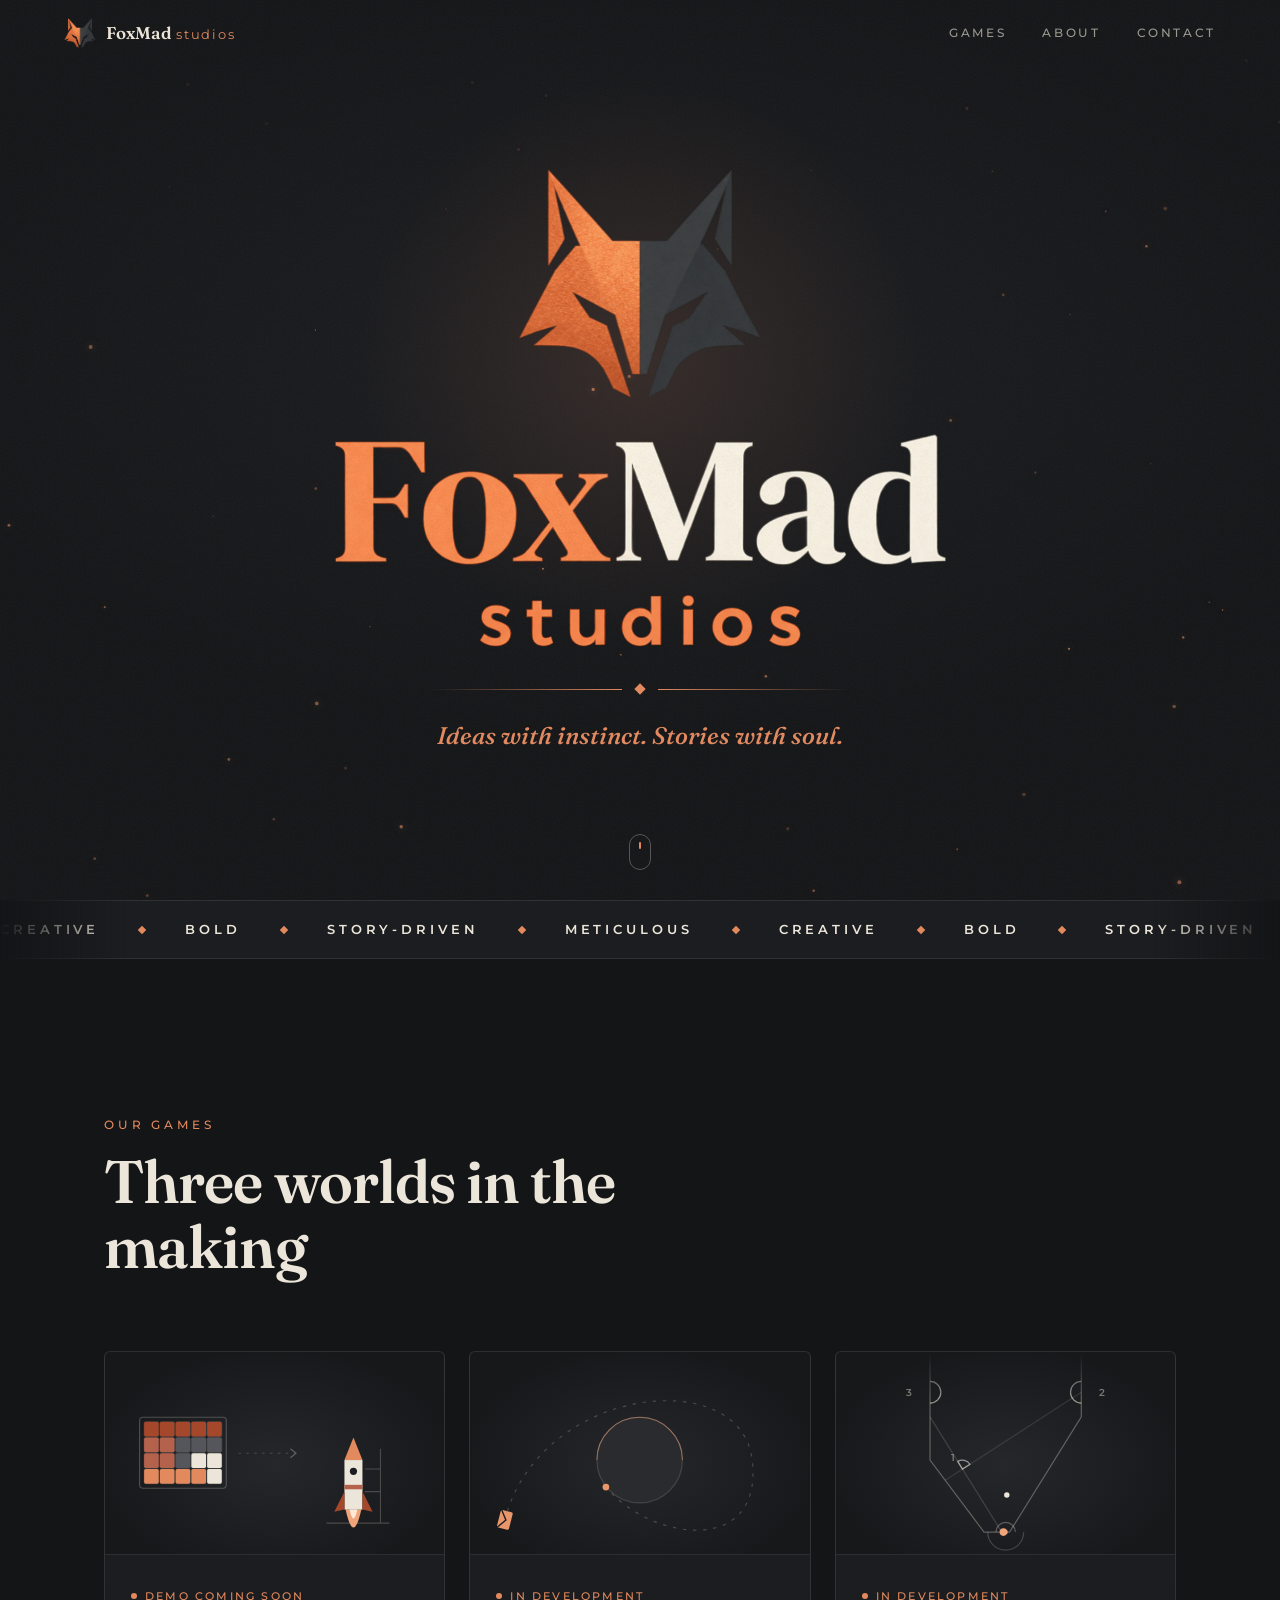
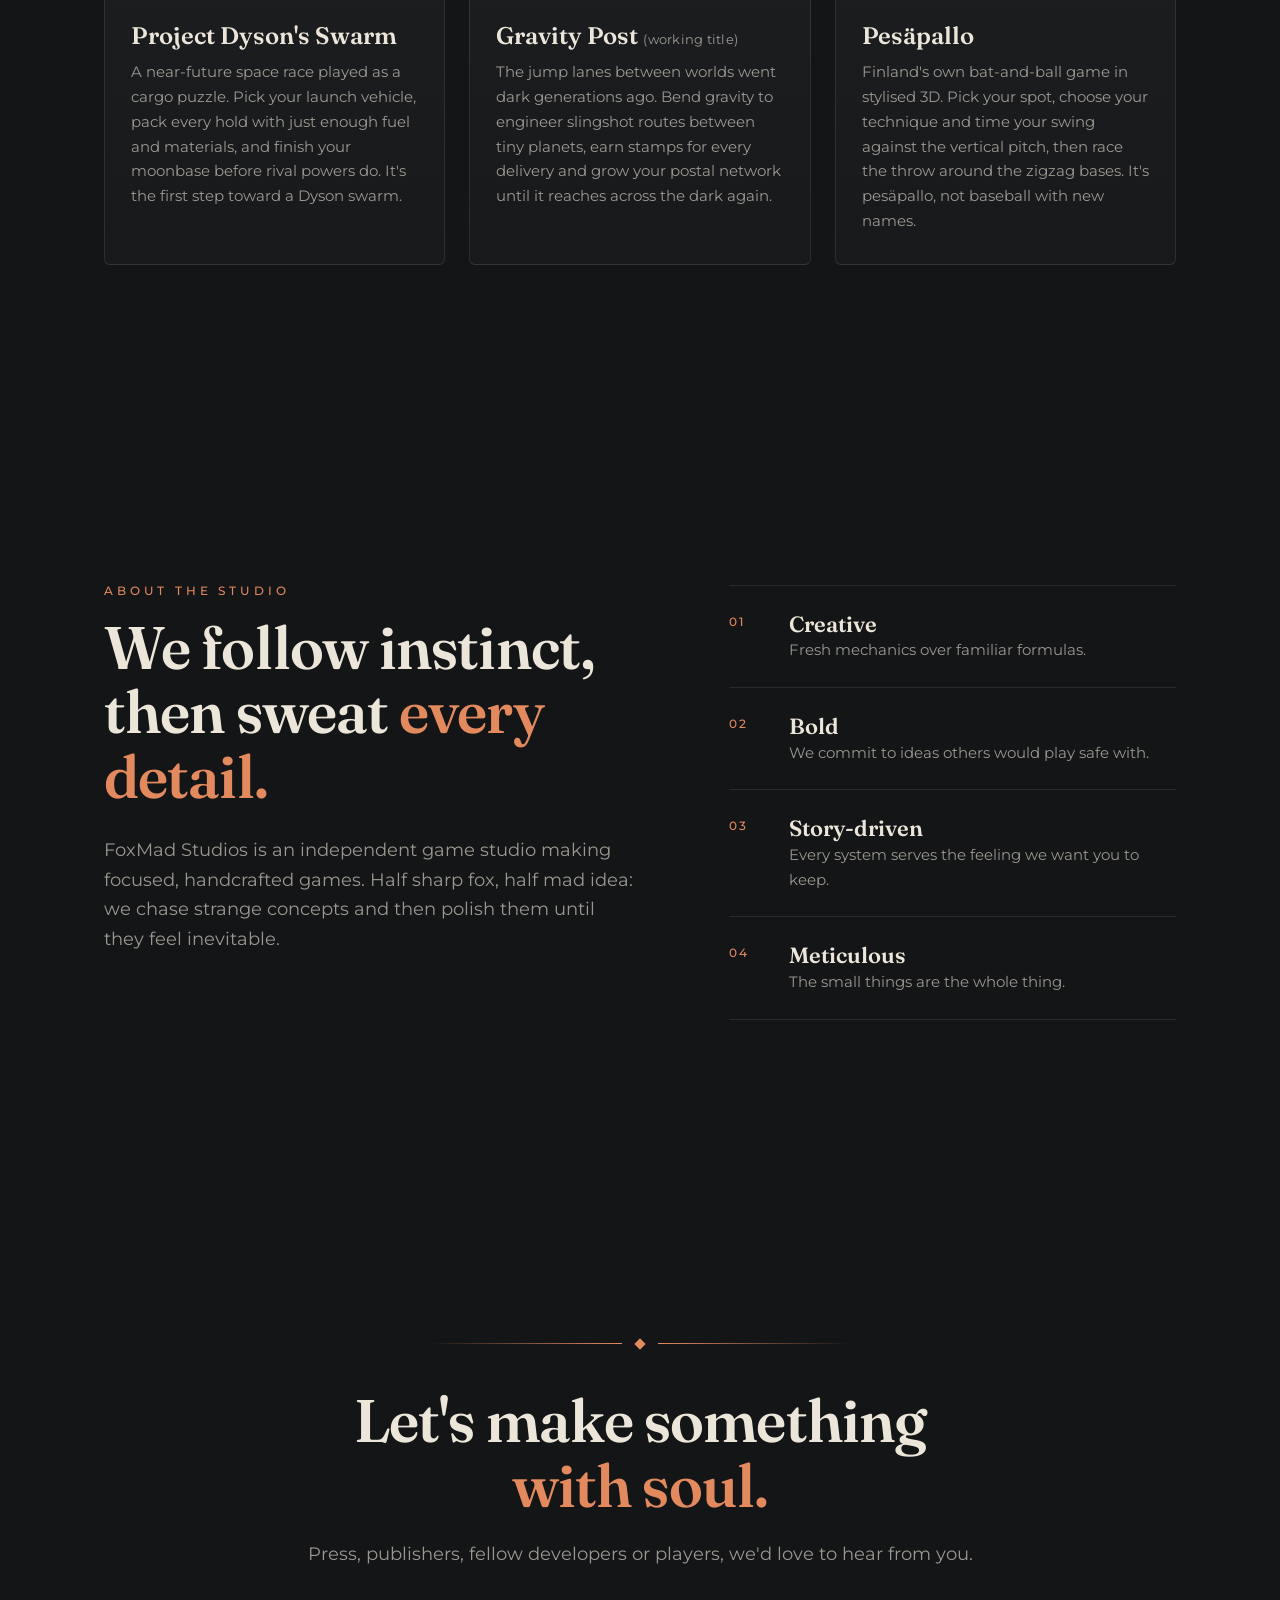
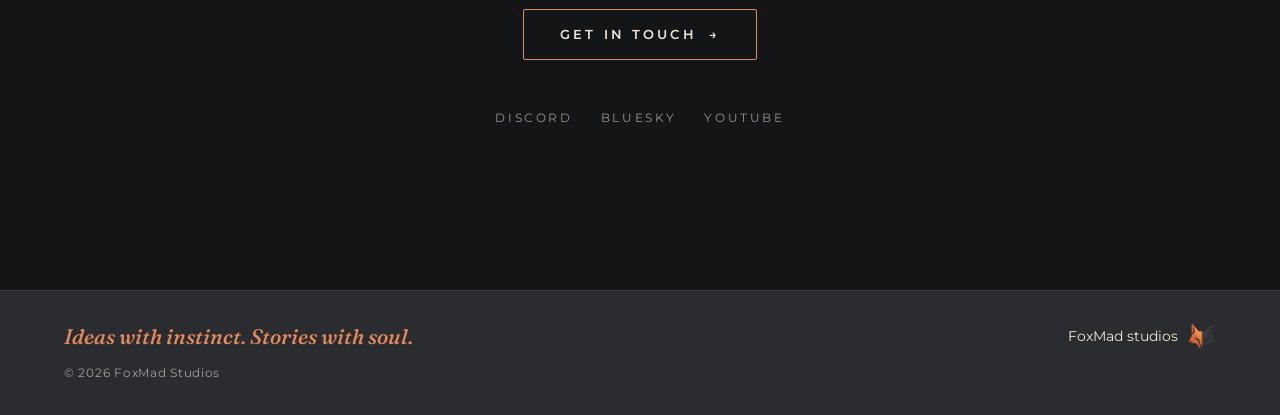
==== index.html @ 73fd8a55 "Add FoxMad Studios website Single-page studio site built from the FoxMad style sheet: animated logo " ====
<!doctype html>
<html lang="en">
<head>
  <meta charset="utf-8">
  <meta name="viewport" content="width=device-width, initial-scale=1">
  <title>FoxMad Studios</title>
  <meta name="description" content="FoxMad Studios — an independent game studio. Ideas with instinct. Stories with soul.">
  <meta property="og:title" content="FoxMad Studios">
  <meta property="og:description" content="Ideas with instinct. Stories with soul.">
  <meta name="theme-color" content="#141517">
  <link rel="icon" href="assets/icons/favicon-64.png" type="image/png">
  <link rel="apple-touch-icon" href="assets/icons/apple-touch-icon.png">
  <meta property="og:image" content="assets/icons/og-image.png">
  <link rel="preconnect" href="https://fonts.googleapis.com">
  <link rel="preconnect" href="https://fonts.gstatic.com" crossorigin>
  <link href="https://fonts.googleapis.com/css2?family=Fraunces:opsz,wght@9..144,500;9..144,600;9..144,700&family=Montserrat:wght@300;400;500;600&display=swap" rel="stylesheet">
  <link rel="preload" href="assets/foxmad-logo.webp" as="image" type="image/webp">
  <link rel="stylesheet" href="styles.css">
</head>
<body>
  <div class="progress" aria-hidden="true"></div>

  <header class="nav" id="nav">
    <a href="#top" class="nav__brand" aria-label="FoxMad Studios, back to top">
      <span class="logo logo--fox nav__fox" aria-hidden="true"></span>
      <span>FoxMad <em>studios</em></span>
    </a>
    <nav class="nav__links" aria-label="Main">
      <a href="#games">Games</a>
      <a href="#about">About</a>
      <a href="#contact">Contact</a>
    </nav>
  </header>

  <main id="top">
    <!-- HERO -->
    <section class="hero">
      <canvas class="hero__embers" aria-hidden="true"></canvas>
      <div class="hero__glow" aria-hidden="true"></div>
      <div class="hero__inner">
        <div class="hero__fox" aria-hidden="true">
          <span class="logo logo--fox fox-half fox-half--l"></span>
          <span class="logo logo--fox fox-half fox-half--r"></span>
        </div>
        <h1 class="wordmark">
          <span class="sr-only">FoxMad Studios</span>
          <span class="wordmark__main" aria-hidden="true">
            <span class="logo logo--word w-fox"></span>
            <span class="logo logo--word w-mad"></span>
          </span>
          <span class="logo logo--studios wordmark__sub" aria-hidden="true"></span>
        </h1>
        <div class="divider" aria-hidden="true"><span></span><i></i><span></span></div>
        <p class="hero__tagline">Ideas with instinct. Stories with soul.</p>
      </div>
      <a href="#games" class="hero__cue" aria-label="Scroll to games"><span></span></a>
    </section>

    <!-- VALUES MARQUEE -->
    <div class="marquee" aria-label="Our values: Creative, Bold, Story-driven, Meticulous">
      <div class="marquee__track" aria-hidden="true">
        <span>Creative</span><i></i><span>Bold</span><i></i><span>Story-driven</span><i></i><span>Meticulous</span><i></i>
        <span>Creative</span><i></i><span>Bold</span><i></i><span>Story-driven</span><i></i><span>Meticulous</span><i></i>
        <span>Creative</span><i></i><span>Bold</span><i></i><span>Story-driven</span><i></i><span>Meticulous</span><i></i>
        <span>Creative</span><i></i><span>Bold</span><i></i><span>Story-driven</span><i></i><span>Meticulous</span><i></i>
      </div>
    </div>

    <!-- GAMES -->
    <section class="section" id="games">
      <header class="section__head reveal">
        <p class="eyebrow">Our games</p>
        <h2>Three worlds in the making</h2>
      </header>

      <div class="games">
        <article class="card reveal" style="--d:0ms">
          <div class="card__visual">
            <svg viewBox="0 0 300 180" class="viz viz--cargo" aria-hidden="true">
              <!-- cargo grid -->
              <g fill="none" stroke="#ECE6DA" stroke-opacity=".12">
                <rect x="34" y="62" width="13" height="13" rx="1.5"/><rect x="48" y="62" width="13" height="13" rx="1.5"/><rect x="62" y="62" width="13" height="13" rx="1.5"/><rect x="76" y="62" width="13" height="13" rx="1.5"/><rect x="90" y="62" width="13" height="13" rx="1.5"/>
                <rect x="34" y="76" width="13" height="13" rx="1.5"/><rect x="48" y="76" width="13" height="13" rx="1.5"/><rect x="62" y="76" width="13" height="13" rx="1.5"/><rect x="76" y="76" width="13" height="13" rx="1.5"/><rect x="90" y="76" width="13" height="13" rx="1.5"/>
                <rect x="34" y="90" width="13" height="13" rx="1.5"/><rect x="48" y="90" width="13" height="13" rx="1.5"/><rect x="62" y="90" width="13" height="13" rx="1.5"/><rect x="76" y="90" width="13" height="13" rx="1.5"/><rect x="90" y="90" width="13" height="13" rx="1.5"/>
                <rect x="34" y="104" width="13" height="13" rx="1.5"/><rect x="48" y="104" width="13" height="13" rx="1.5"/><rect x="62" y="104" width="13" height="13" rx="1.5"/><rect x="76" y="104" width="13" height="13" rx="1.5"/><rect x="90" y="104" width="13" height="13" rx="1.5"/>
              </g>
              <rect class="cg-frame" x="30" y="58" width="77" height="63" rx="3" fill="none" stroke="#ECE6DA" stroke-opacity=".25"/>
              <g class="cb cb1" fill="#E3895E"><rect x="34" y="104" width="13" height="13" rx="1.5"/><rect x="48" y="104" width="13" height="13" rx="1.5"/><rect x="62" y="104" width="13" height="13" rx="1.5"/><rect x="76" y="104" width="13" height="13" rx="1.5"/></g>
              <g class="cb cb2" fill="#ECE6DA"><rect x="90" y="104" width="13" height="13" rx="1.5"/><rect x="90" y="90" width="13" height="13" rx="1.5"/><rect x="76" y="90" width="13" height="13" rx="1.5"/></g>
              <g class="cb cb3" fill="#B5624C"><rect x="34" y="76" width="13" height="13" rx="1.5"/><rect x="48" y="76" width="13" height="13" rx="1.5"/><rect x="34" y="90" width="13" height="13" rx="1.5"/><rect x="48" y="90" width="13" height="13" rx="1.5"/></g>
              <g class="cb cb4" fill="#55565C"><rect x="62" y="90" width="13" height="13" rx="1.5"/><rect x="62" y="76" width="13" height="13" rx="1.5"/><rect x="76" y="76" width="13" height="13" rx="1.5"/><rect x="90" y="76" width="13" height="13" rx="1.5"/></g>
              <g class="cb cb5" fill="#A4472A"><rect x="34" y="62" width="13" height="13" rx="1.5"/><rect x="48" y="62" width="13" height="13" rx="1.5"/><rect x="62" y="62" width="13" height="13" rx="1.5"/><rect x="76" y="62" width="13" height="13" rx="1.5"/><rect x="90" y="62" width="13" height="13" rx="1.5"/></g>
              <path d="M118 90 H168" stroke="#ECE6DA" stroke-opacity=".2" stroke-dasharray="2 5"/>
              <path d="M164 86 L169 90 L164 94" fill="none" stroke="#ECE6DA" stroke-opacity=".3"/>
              <!-- launch pad -->
              <path d="M196 152 H252 M244 152 V86 M244 104 H230 M244 124 H230" stroke="#ECE6DA" stroke-opacity=".22" fill="none"/>
              <g class="smoke" fill="#ECE6DA">
                <circle cx="210" cy="150" r="7"/><circle cx="232" cy="150" r="8"/><circle cx="220" cy="153" r="9"/>
              </g>
              <!-- rocket -->
              <g class="rk">
                <g class="fl"><path class="fl-in" d="M213 140 Q220 172 227 140 Z" fill="#F0A47A"/><path d="M216.5 140 Q220 156 223.5 140 Z" fill="#FFE9D6"/></g>
                <path d="M212 96 L220 76 L228 96 Z" fill="#E3895E"/>
                <rect x="212" y="96" width="16" height="44" fill="#ECE6DA"/>
                <rect x="212" y="118" width="16" height="4" fill="#B5624C"/>
                <circle cx="220" cy="106" r="3.2" fill="#1C1D20"/>
                <path d="M212 124 L203 142 L212 140 Z M228 124 L237 142 L228 140 Z" fill="#A4472A"/>
              </g>
            </svg>
          </div>
          <div class="card__body">
            <span class="tag tag--soon">Demo coming soon</span>
            <h3>Project Dyson's Swarm</h3>
            <p>A near-future space race played as a cargo puzzle. Pick your launch vehicle, pack every hold with just enough fuel and materials, and finish your moonbase before rival powers do. It's the first step toward a Dyson swarm.</p>
          </div>
        </article>

        <article class="card reveal" style="--d:120ms">
          <div class="card__visual">
            <svg viewBox="0 0 300 180" class="viz" aria-hidden="true">
              <circle cx="150" cy="96" r="38" fill="#2A2B2F"/>
              <path d="M112 96 A38 38 0 0 1 188 96" fill="none" stroke="#E9966A" stroke-opacity=".5"/>
              <circle cx="150" cy="96" r="38" fill="none" stroke="#ECE6DA" stroke-opacity=".16"/>
              <path id="gp-route" d="M30 150 C 60 30, 240 10, 250 96 S 160 168, 120 120" fill="none" stroke="#ECE6DA" stroke-opacity=".22" stroke-dasharray="3 6"/>
              <circle cx="30" cy="150" r="3" fill="#ECE6DA" opacity=".6"/>
              <circle cx="120" cy="120" r="3" fill="#E9966A"/>
              <g>
                <rect x="-8" y="-5.5" width="16" height="11" rx="1.5" fill="#E9966A"/>
                <path d="M-8 -5 L0 1 L8 -5" fill="none" stroke="#1C1D20" stroke-width="1.2"/>
                <animateMotion dur="5s" repeatCount="indefinite" rotate="auto" keyPoints="0;1" keyTimes="0;1" calcMode="spline" keySplines=".5 0 .5 1">
                  <mpath href="#gp-route"/>
                </animateMotion>
              </g>
            </svg>
          </div>
          <div class="card__body">
            <span class="tag">In development</span>
            <h3>Gravity Post <small>(working title)</small></h3>
            <p>The jump lanes between worlds went dark generations ago. Bend gravity to engineer slingshot routes between tiny planets, earn stamps for every delivery and grow your postal network until it reaches across the dark again.</p>
          </div>
        </article>

        <article class="card reveal" style="--d:240ms">
          <div class="card__visual">
            <svg viewBox="0 0 300 180" class="viz viz--pesis" aria-hidden="true">
              <defs>
                <linearGradient id="pp-fade" x1="0" y1="0" x2="0" y2="1">
                  <stop offset="0" stop-color="#fff" stop-opacity="0"/><stop offset=".22" stop-color="#fff"/>
                </linearGradient>
                <mask id="pp-mask"><rect width="300" height="180" fill="url(#pp-fade)"/></mask>
              </defs>
              <g mask="url(#pp-mask)" fill="none" stroke="#ECE6DA" stroke-width="1.1">
                <!-- playing area: short home line, diagonals widening to the 42 m sidelines -->
                <path d="M82.8 -10 V96 L130.8 160 H153.5 L217.2 57.6 V-10" stroke-opacity=".32"/>
                <path d="M82.8 57.6 L146.5 160" stroke-opacity=".16"/>
                <path d="M217.2 35.8 L96.3 113.9" stroke-opacity=".12"/>
                <!-- bases: first = quarter circle, second and third = semicircles on the sidelines -->
                <path d="M111.6 104 L107.4 97.2 A8 8 0 0 1 118.3 99.7 Z" stroke-opacity=".6"/>
                <path d="M217.2 26.2 A9.6 9.6 0 0 0 217.2 45.4" stroke-opacity=".6"/>
                <path d="M82.8 26.2 A9.6 9.6 0 0 1 82.8 45.4" stroke-opacity=".6"/>
                <!-- home: plate, front arc, home area -->
                <path d="M141.4 160 A8.6 8.6 0 0 1 158.6 160" stroke-opacity=".3"/>
                <path d="M134 160 A16 16 0 0 0 166 160" stroke-opacity=".2"/>
              </g>
              <circle cx="150" cy="160" r="2" fill="#ECE6DA" opacity=".55"/>
              <g font-family="Montserrat, sans-serif" font-size="9" font-weight="600" fill="#ECE6DA" fill-opacity=".45" text-anchor="middle">
                <text x="103" y="97">1</text><text x="236" y="39">2</text><text x="64" y="39">3</text>
              </g>
              <!-- running route: home → 1 (left) → 2 (right) → 3 (left) → outside the line, round the corner, home -->
              <path d="M148 160 L113.8 100.8 L217.2 35.8 L82.8 35.8 L79.6 39 L79.6 96 L82 100 L130 164 L137 165" fill="none" stroke="#E3895E" stroke-width="1.6" stroke-linejoin="round" stroke-linecap="round" pathLength="1" stroke-dasharray="1 1" stroke-dashoffset="1">
                <animate attributeName="stroke-dashoffset" dur="9s" repeatCount="indefinite" keyTimes="0;.14;.26;.32;.46;.52;.66;.72;.9;1" values="1;1;.857;.857;.602;.602;.32;.32;0;0"/>
                <animate attributeName="opacity" dur="9s" repeatCount="indefinite" keyTimes="0;.92;.98;1" values="1;1;0;0"/>
              </path>
              <circle r="3.4" fill="#F0A47A">
                <animateMotion dur="9s" repeatCount="indefinite" path="M148 160 L113.8 100.8 L217.2 35.8 L82.8 35.8 L79.6 39 L79.6 96 L82 100 L130 164 L137 165" keyPoints="0;0;.143;.143;.398;.398;.68;.68;1;1" keyTimes="0;.14;.26;.32;.46;.52;.66;.72;.9;1" calcMode="linear"/>
                <animate attributeName="opacity" dur="9s" repeatCount="indefinite" keyTimes="0;.92;.98;1" values="1;1;0;1"/>
              </circle>
              <!-- vertical pitch, then the hit -->
              <circle cx="151" cy="157" r="2.4" fill="#ECE6DA">
                <animateTransform attributeName="transform" type="translate" dur="9s" repeatCount="indefinite"
                  keyTimes="0;.055;.11;.2;.21;1" values="0 0;0 -40;0 0;30 -150;0 0;0 0"
                  calcMode="spline" keySplines=".2 .6 .4 1;.6 0 .8 .4;.2 .7 .4 1;0 0 1 1;0 0 1 1"/>
                <animate attributeName="opacity" dur="9s" repeatCount="indefinite" keyTimes="0;.16;.2;.94;.98;1" values="1;1;0;0;1;1"/>
              </circle>
            </svg>
          </div>
          <div class="card__body">
            <span class="tag">In development</span>
            <h3>Pesäpallo</h3>
            <p>Finland's own bat-and-ball game in stylised 3D. Pick your spot, choose your technique and time your swing against the vertical pitch, then race the throw around the zigzag bases. It's pesäpallo, not baseball with new names.</p>
          </div>
        </article>
      </div>
    </section>

    <!-- ABOUT -->
    <section class="section about" id="about">
      <div class="about__statement reveal">
        <p class="eyebrow">About the studio</p>
        <h2>We follow instinct, then sweat <span class="copper">every detail.</span></h2>
        <p class="lead">FoxMad Studios is an independent game studio making focused, handcrafted games. Half sharp fox, half mad idea: we chase strange concepts and then polish them until they feel inevitable.</p>
      </div>
      <ul class="values">
        <li class="reveal" style="--d:0ms"><span class="values__n">01</span><h3>Creative</h3><p>Fresh mechanics over familiar formulas.</p></li>
        <li class="reveal" style="--d:100ms"><span class="values__n">02</span><h3>Bold</h3><p>We commit to ideas others would play safe with.</p></li>
        <li class="reveal" style="--d:200ms"><span class="values__n">03</span><h3>Story-driven</h3><p>Every system serves the feeling we want you to keep.</p></li>
        <li class="reveal" style="--d:300ms"><span class="values__n">04</span><h3>Meticulous</h3><p>The small things are the whole thing.</p></li>
      </ul>
    </section>

    <!-- CONTACT -->
    <section class="section contact" id="contact">
      <div class="contact__inner reveal">
        <div class="divider divider--static" aria-hidden="true"><span></span><i></i><span></span></div>
        <h2>Let's make something <span class="copper">with soul.</span></h2>
        <p class="lead">Press, publishers, fellow developers or players, we'd love to hear from you.</p>
        <!-- TODO: replace with the real studio email -->
        <a class="btn" href="mailto:hello@example.com">Get in touch</a>
        <ul class="socials">
          <!-- TODO: add real links (Discord, Bluesky/X, YouTube, Steam, itch.io) -->
          <li><a href="#" aria-disabled="true">Discord</a></li>
          <li><a href="#" aria-disabled="true">Bluesky</a></li>
          <li><a href="#" aria-disabled="true">YouTube</a></li>
        </ul>
      </div>
    </section>
  </main>

  <footer class="footer">
    <p class="footer__tag">Ideas with instinct. Stories with soul.</p>
    <p class="footer__brand">
      <span>FoxMad studios</span>
      <span class="logo logo--fox" aria-hidden="true"></span>
    </p>
    <p class="footer__copy">© <span id="year">2026</span> FoxMad Studios</p>
  </footer>

  <script src="main.js"></script>
</body>
</html>
---- styles.css ----
/* ===== Design tokens (from the FoxMad style sheet) ===== */
:root {
  --rust: #A4472A;
  --terracotta: #B5624C;
  --copper: #E3895E;
  --copper-hi: #F0A47A;
  --charcoal: #1C1D20;
  --ink: #141517;
  --slate: #2A2B2F;
  --line: rgba(236, 230, 218, .10);
  --cream: #ECE6DA;
  --muted: rgba(236, 230, 218, .62);

  --f-display: "Fraunces", Georgia, serif;
  --f-sans: "Montserrat", system-ui, sans-serif;

  --ease-out: cubic-bezier(.16, 1, .3, 1);
  --gutter: clamp(16px, 5vw, 64px);
  --max: 1200px;
}

*, *::before, *::after { box-sizing: border-box; }
html { scroll-behavior: smooth; -webkit-text-size-adjust: 100%; }
body {
  margin: 0;
  background: var(--ink);
  color: var(--cream);
  font: 400 16px/1.65 var(--f-sans);
  -webkit-font-smoothing: antialiased;
  overflow-x: hidden;
}
/* Fine film grain across the whole page */
body::after {
  content: ""; position: fixed; inset: 0; pointer-events: none; z-index: 100; opacity: .05;
  background-image: url("data:image/svg+xml;utf8,<svg xmlns='http://www.w3.org/2000/svg' width='160' height='160'><filter id='n'><feTurbulence type='fractalNoise' baseFrequency='.9' numOctaves='2' stitchTiles='stitch'/></filter><rect width='100%' height='100%' filter='url(%23n)'/></svg>");
}
a { color: inherit; text-decoration: none; }
h1, h2, h3 { margin: 0; font-weight: 600; }
p { margin: 0; }
::selection { background: var(--rust); color: var(--cream); }
:focus-visible { outline: 2px solid var(--copper); outline-offset: 4px; border-radius: 2px; }

.copper { color: var(--copper); }
.sr-only { position: absolute; width: 1px; height: 1px; overflow: hidden; clip: rect(0 0 0 0); white-space: nowrap; }

/* ===== Logo crops (one transparent image, 1238×1271, shown in parts) ===== */
.logo { display: block; background: url("assets/foxmad-logo.webp") no-repeat; }
.logo--fox     { aspect-ratio: 620 / 577;  background-size: 199.677% auto; background-position: 50% 23.775%; }
.logo--word    { aspect-ratio: 1020 / 230; background-size: 121.373% auto; background-position: 49.541% 76.849%; }
.logo--studios { aspect-ratio: 561 / 102;  background-size: 220.677% auto; background-position: 49.926% 90.163%; }
.eyebrow {
  font: 500 12px/1 var(--f-sans); letter-spacing: .32em; text-transform: uppercase;
  color: var(--copper); margin-bottom: 18px;
}
.lead { color: var(--muted); font-size: clamp(16px, 1.4vw, 18px); max-width: 56ch; }

/* ===== Scroll progress ===== */
.progress {
  position: fixed; top: 0; left: 0; height: 2px; width: 100%; z-index: 60;
  background: linear-gradient(90deg, var(--rust), var(--copper-hi));
  transform-origin: 0 50%; transform: scaleX(0);
}

/* ===== Nav ===== */
.nav {
  position: fixed; inset: 0 0 auto 0; z-index: 50;
  display: flex; align-items: center; justify-content: space-between;
  padding: 18px var(--gutter);
  transition: transform .5s var(--ease-out), background .4s, padding .4s;
}
.nav.is-scrolled {
  background: rgba(20, 21, 23, .78);
  backdrop-filter: blur(14px); -webkit-backdrop-filter: blur(14px);
  border-bottom: 1px solid var(--line);
  padding-block: 12px;
}
.nav.is-hidden { transform: translateY(-100%); }
.nav__brand { display: flex; align-items: center; gap: 10px; font: 600 17px/1 var(--f-display); }
.nav__brand em { font: 400 13px/1 var(--f-sans); font-style: normal; letter-spacing: .14em; color: var(--copper); }
.nav__fox { width: 32px; }
.nav__links { display: flex; gap: clamp(16px, 3vw, 36px); }
.nav__links a {
  position: relative; font-size: 12px; font-weight: 500; letter-spacing: .22em; text-transform: uppercase; color: var(--muted);
  transition: color .3s;
}
.nav__links a::after {
  content: ""; position: absolute; left: 0; right: 0; bottom: -6px; height: 1px; background: var(--copper);
  transform: scaleX(0); transform-origin: right; transition: transform .4s var(--ease-out);
}
.nav__links a:hover { color: var(--cream); }
.nav__links a:hover::after { transform: scaleX(1); transform-origin: left; }

/* ===== Hero ===== */
.hero {
  position: relative; min-height: 100svh; display: grid; place-items: center;
  padding: 110px var(--gutter) 90px; overflow: hidden; isolation: isolate;
  background: radial-gradient(ellipse 80% 60% at 50% 40%, #22232700 0%, var(--ink) 70%), var(--charcoal);
}
.hero__embers { position: absolute; inset: 0; width: 100%; height: 100%; z-index: -1; }
.hero__glow {
  position: absolute; z-index: -1; width: 640px; height: 640px; border-radius: 50%;
  left: var(--mx, 50%); top: var(--my, 40%); transform: translate(-50%, -50%);
  background: radial-gradient(circle, rgba(227, 137, 94, .13), transparent 62%);
  transition: left .8s var(--ease-out), top .8s var(--ease-out);
  pointer-events: none;
}
.hero__inner { text-align: center; display: flex; flex-direction: column; align-items: center; }

.hero__fox {
  position: relative; width: clamp(150px, 22vw, 250px); aspect-ratio: 620 / 577; margin-bottom: 30px;
  transform: translate(var(--px, 0), var(--py, 0)); transition: transform .6s var(--ease-out);
}
.fox-half { position: absolute; inset: 0; width: 100%; height: 100%; }
.fox-half--l { clip-path: inset(0 50% 0 0); animation: slideL 1.4s var(--ease-out) .15s both; }
.fox-half--r { clip-path: inset(0 0 0 50%); animation: slideR 1.4s var(--ease-out) .15s both; }
.hero__fox::after { /* glint along the seam once halves meet */
  content: ""; position: absolute; left: 50%; top: 30%; width: 1px; height: 62%;
  background: linear-gradient(transparent, var(--copper-hi), transparent);
  opacity: 0; animation: seam 1.4s ease 1.25s both;
}
@keyframes slideL { from { transform: translateX(-46px); opacity: 0; } to { transform: none; opacity: 1; } }
@keyframes slideR { from { transform: translateX(46px); opacity: 0; } to { transform: none; opacity: 1; } }
@keyframes seam { 0% { opacity: 0; transform: scaleY(.2); } 40% { opacity: 1; } 100% { opacity: 0; transform: scaleY(1); } }

.wordmark { display: flex; flex-direction: column; align-items: center; margin: 0; }
.wordmark__main { position: relative; display: block; width: clamp(270px, 58vw, 620px); aspect-ratio: 1020 / 230; }
.w-fox, .w-mad { position: absolute; inset: 0; animation: rise 1.2s var(--ease-out) both; }
.w-fox { clip-path: inset(0 53.9% 0 0); animation-delay: .6s; }
.w-mad { clip-path: inset(0 0 0 46.1%); animation-delay: .72s; }
.wordmark__sub {
  width: clamp(150px, 31vw, 330px); margin-top: clamp(12px, 2vw, 22px);
  animation: open 1.6s var(--ease-out) .9s both;
}
@keyframes rise { from { opacity: 0; transform: translateY(40px); filter: blur(6px); } to { opacity: 1; transform: none; filter: none; } }
@keyframes open { from { opacity: 0; transform: scaleX(.8); filter: blur(4px); } to { opacity: 1; transform: none; filter: none; } }

.divider { display: flex; align-items: center; gap: 14px; width: min(420px, 80vw); margin: 34px auto 26px; }
.divider span { flex: 1; height: 1px; background: linear-gradient(90deg, transparent, var(--copper)); }
.divider span:last-child { background: linear-gradient(270deg, transparent, var(--copper)); }
.divider i { width: 8px; height: 8px; background: var(--copper); transform: rotate(45deg); flex: none; }
.hero .divider span:first-child { transform-origin: right; animation: grow 1.2s var(--ease-out) 1.2s both; }
.hero .divider span:last-child { transform-origin: left; animation: grow 1.2s var(--ease-out) 1.2s both; }
.hero .divider i { animation: pop .6s var(--ease-out) 1.05s both; }
@keyframes grow { from { transform: scaleX(0); } to { transform: scaleX(1); } }
@keyframes pop { from { transform: rotate(45deg) scale(0); } to { transform: rotate(45deg) scale(1); } }

.hero__tagline {
  font: italic 500 clamp(18px, 2vw, 24px)/1.4 var(--f-display); color: var(--copper);
  animation: fade 1.2s ease 1.6s both;
}
@keyframes fade { from { opacity: 0; } to { opacity: 1; } }

.hero__cue {
  position: absolute; bottom: 30px; left: 50%; translate: -50% 0;
  width: 22px; height: 36px; border: 1px solid rgba(236,230,218,.3); border-radius: 12px;
  animation: fade 1s ease 2.2s both;
}
.hero__cue span {
  position: absolute; left: 50%; top: 7px; width: 2px; height: 7px; margin-left: -1px; border-radius: 2px;
  background: var(--copper); animation: cue 2s ease-in-out infinite;
}
@keyframes cue { 0% { opacity: 0; transform: translateY(0); } 30% { opacity: 1; } 100% { opacity: 0; transform: translateY(12px); } }

/* ===== Marquee ===== */
.marquee {
  overflow: hidden; border-block: 1px solid var(--line); background: var(--charcoal);
  padding: 22px 0;
  mask-image: linear-gradient(90deg, transparent, #000 10%, #000 90%, transparent);
  -webkit-mask-image: linear-gradient(90deg, transparent, #000 10%, #000 90%, transparent);
}
.marquee__track { display: flex; align-items: center; gap: 40px; width: max-content; animation: marquee 40s linear infinite; }
.marquee__track span { font: 600 13px/1 var(--f-sans); letter-spacing: .3em; text-transform: uppercase; white-space: nowrap; }
.marquee__track i { width: 6px; height: 6px; background: var(--copper); transform: rotate(45deg); flex: none; }
@keyframes marquee { to { transform: translateX(-50%); } }

/* ===== Sections ===== */
.section { max-width: var(--max); margin: 0 auto; padding: clamp(90px, 13vw, 160px) var(--gutter); }
.section__head { margin-bottom: clamp(40px, 6vw, 72px); }
.section h2 {
  font: 600 clamp(34px, 5vw, 60px)/1.08 var(--f-display); letter-spacing: -.015em; max-width: 18ch;
}

/* ===== Game cards ===== */
.games { display: grid; grid-template-columns: repeat(3, 1fr); gap: 24px; }
.card {
  position: relative; border-radius: 6px; overflow: hidden;
  background: linear-gradient(180deg, #1F2023, #18191B);
  border: 1px solid var(--line);
  transition: transform .6s var(--ease-out), border-color .4s, box-shadow .6s var(--ease-out);
}
.card::before { /* copper edge sweep on hover */
  content: ""; position: absolute; inset: 0; border-radius: inherit; padding: 1px; pointer-events: none;
  background: conic-gradient(from var(--a, 0deg), transparent 0 70%, var(--copper) 85%, transparent 100%);
  -webkit-mask: linear-gradient(#000 0 0) content-box, linear-gradient(#000 0 0);
  -webkit-mask-composite: xor; mask-composite: exclude;
  opacity: 0; transition: opacity .4s;
}
.card:hover { transform: translateY(-6px); box-shadow: 0 30px 60px -30px rgba(0,0,0,.8), 0 0 0 1px rgba(227,137,94,.15); }
.card:hover::before { opacity: 1; animation: sweep 2.4s linear infinite; }
@property --a { syntax: "<angle>"; inherits: false; initial-value: 0deg; }
@keyframes sweep { to { --a: 360deg; } }

.card__visual {
  aspect-ratio: 5 / 3; border-bottom: 1px solid var(--line);
  background: radial-gradient(ellipse at 50% 55%, #26272B, #17181A 75%);
}
.viz { width: 100%; height: 100%; display: block; transition: transform .8s var(--ease-out); }
.card:hover .viz { transform: scale(1.04); }
.card__body { padding: 26px 26px 30px; }
.card h3 { font: 600 24px/1.2 var(--f-display); margin: 14px 0 10px; }
.card h3 small { font: 400 13px var(--f-sans); color: var(--muted); letter-spacing: .02em; }
.card p { color: var(--muted); font-size: 15px; }
.tag {
  display: inline-flex; align-items: center; gap: 8px;
  font: 500 11px/1 var(--f-sans); letter-spacing: .2em; text-transform: uppercase; color: var(--copper);
}
.tag::before { content: ""; width: 6px; height: 6px; border-radius: 50%; background: var(--copper); animation: blink 2s ease-in-out infinite; }
@keyframes blink { 50% { opacity: .25; } }

/* card visuals */
.viz-pulse { transform-origin: 150px 90px; animation: pulse 4s ease-in-out infinite; }
@keyframes pulse { 50% { transform: scale(1.12); opacity: .8; } }

/* Dyson's Swarm: pack the cargo grid, then launch */
.viz--cargo .cb { animation: 7s cubic-bezier(.3, 0, .2, 1) infinite; }
.viz--cargo .cb1 { animation-name: cb1; }
.viz--cargo .cb2 { animation-name: cb2; }
.viz--cargo .cb3 { animation-name: cb3; }
.viz--cargo .cb4 { animation-name: cb4; }
.viz--cargo .cb5 { animation-name: cb5; }
@keyframes cb1 { 0%, 6% { opacity: 0; transform: translateY(-34px); } 12% { opacity: 1; transform: none; } 84% { opacity: 1; transform: none; } 92%, 100% { opacity: 0; transform: none; } }
@keyframes cb2 { 0%, 14% { opacity: 0; transform: translateY(-34px); } 20% { opacity: 1; transform: none; } 84% { opacity: 1; transform: none; } 92%, 100% { opacity: 0; transform: none; } }
@keyframes cb3 { 0%, 22% { opacity: 0; transform: translateY(-34px); } 28% { opacity: 1; transform: none; } 84% { opacity: 1; transform: none; } 92%, 100% { opacity: 0; transform: none; } }
@keyframes cb4 { 0%, 30% { opacity: 0; transform: translateY(-34px); } 36% { opacity: 1; transform: none; } 84% { opacity: 1; transform: none; } 92%, 100% { opacity: 0; transform: none; } }
@keyframes cb5 { 0%, 38% { opacity: 0; transform: translateY(-34px); } 44% { opacity: 1; transform: none; } 84% { opacity: 1; transform: none; } 92%, 100% { opacity: 0; transform: none; } }
.cg-frame { animation: frame 7s ease infinite; }
@keyframes frame { 0%, 44% { stroke: #ECE6DA; stroke-opacity: .25; } 48% { stroke: #E3895E; stroke-opacity: 1; } 56%, 100% { stroke: #ECE6DA; stroke-opacity: .25; } }
.rk { animation: launch 7s infinite; }
@keyframes launch {
  0%, 50% { transform: none; opacity: 1; }
  52% { transform: translateX(-1px); } 54% { transform: translateX(1px); } 56% { transform: translateX(-1px); }
  58% { transform: none; animation-timing-function: cubic-bezier(.5, 0, .9, .6); }
  80% { transform: translateY(-190px); opacity: 1; }
  81%, 92% { transform: translateY(0); opacity: 0; }
  100% { transform: none; opacity: 1; }
}
.fl { transform-box: view-box; transform-origin: 220px 140px; animation: flame 7s infinite; }
@keyframes flame { 0%, 50% { transform: scaleY(0); } 55% { transform: scaleY(.5); } 60%, 80% { transform: scaleY(1.1); } 81%, 100% { transform: scaleY(0); } }
.fl-in { transform-box: view-box; transform-origin: 220px 140px; animation: flicker .12s steps(2) infinite alternate; }
@keyframes flicker { to { transform: scaleY(.82); } }
.smoke circle { transform-box: fill-box; transform-origin: center; opacity: 0; animation: smoke 7s ease-out infinite; }
.smoke circle:nth-child(2) { animation-delay: .12s; } .smoke circle:nth-child(3) { animation-delay: .24s; }
@keyframes smoke { 0%, 54% { opacity: 0; transform: scale(.3); } 62% { opacity: .22; } 80%, 100% { opacity: 0; transform: scale(2.2) translateY(-3px); } }

/* ===== About ===== */
.about { display: grid; grid-template-columns: 1.2fr 1fr; gap: clamp(40px, 7vw, 100px); align-items: start; }
.about__statement h2 { margin-bottom: 26px; }
.values { list-style: none; margin: 0; padding: 0; border-top: 1px solid var(--line); }
.values li {
  display: grid; grid-template-columns: 48px 1fr; column-gap: 12px;
  padding: 24px 0; border-bottom: 1px solid var(--line);
}
.values__n { grid-row: span 2; font: 500 12px/2 var(--f-sans); letter-spacing: .12em; color: var(--copper); }
.values h3 { font: 600 22px/1.3 var(--f-display); transition: color .3s, transform .5s var(--ease-out); }
.values p { color: var(--muted); font-size: 15px; }
.values li:hover h3 { color: var(--copper); transform: translateX(6px); }

/* ===== Contact ===== */
.contact { text-align: center; }
.contact__inner { display: flex; flex-direction: column; align-items: center; }
.contact .divider { margin: 0 auto 40px; }
.contact h2 { max-width: 16ch; margin: 0 auto 22px; }
.contact .lead { margin: 0 auto 40px; }
.btn {
  position: relative; display: inline-flex; align-items: center; gap: 12px; overflow: hidden;
  padding: 18px 36px; border: 1px solid var(--copper); border-radius: 2px;
  font: 600 13px/1 var(--f-sans); letter-spacing: .24em; text-transform: uppercase; color: var(--cream);
  isolation: isolate; transition: color .4s;
}
.btn::before {
  content: ""; position: absolute; inset: 0; z-index: -1; background: linear-gradient(90deg, var(--rust), var(--copper));
  transform: scaleX(0); transform-origin: right; transition: transform .55s var(--ease-out);
}
.btn::after { content: "→"; transition: transform .4s var(--ease-out); }
.btn:hover::before { transform: scaleX(1); transform-origin: left; }
.btn:hover::after { transform: translateX(4px); }
.socials { list-style: none; display: flex; gap: 28px; padding: 0; margin: 44px 0 0; }
.socials a { font-size: 12px; letter-spacing: .22em; text-transform: uppercase; color: var(--muted); transition: color .3s; }
.socials a:hover { color: var(--copper); }

/* ===== Footer ===== */
.footer {
  display: flex; align-items: center; justify-content: space-between; flex-wrap: wrap; gap: 14px 24px;
  padding: 32px var(--gutter); background: #2B2C30; border-top: 1px solid var(--line);
}
.footer__tag { font: italic 500 clamp(17px, 2vw, 21px) var(--f-display); color: var(--copper); }
.footer__brand { display: flex; align-items: center; gap: 10px; font-size: 14px; }
.footer__brand .logo { width: 28px; }
.footer__copy { width: 100%; font-size: 12px; color: var(--muted); letter-spacing: .06em; }

/* ===== Scroll reveal ===== */
.js .reveal {
  opacity: 0; transform: translateY(36px);
  transition: opacity 1s var(--ease-out) var(--d, 0ms), transform 1.1s var(--ease-out) var(--d, 0ms);
}
.js .reveal.in { opacity: 1; transform: none; }

/* ===== Responsive ===== */
@media (max-width: 960px) {
  .games { grid-template-columns: 1fr 1fr; }
  .games .card:last-child { grid-column: span 2; }
  .about { grid-template-columns: 1fr; }
}
@media (max-width: 640px) {
  .games { grid-template-columns: 1fr; }
  .games .card:last-child { grid-column: auto; }
  .nav__brand span { display: none; }
  .nav__links a { letter-spacing: .14em; font-size: 11px; }
  .card__body { padding: 22px 20px 26px; }
}

/* ===== Reduced motion ===== */
@media (prefers-reduced-motion: reduce) {
  *, *::before, *::after { animation-duration: .001ms !important; animation-iteration-count: 1 !important; transition-duration: .001ms !important; }
  html { scroll-behavior: auto; }
  .marquee__track { animation: none; }
  .viz--cargo .cb, .rk { animation: none !important; opacity: 1; transform: none; }
  .fl, .smoke { display: none; }
  .js .reveal { opacity: 1; transform: none; }
}
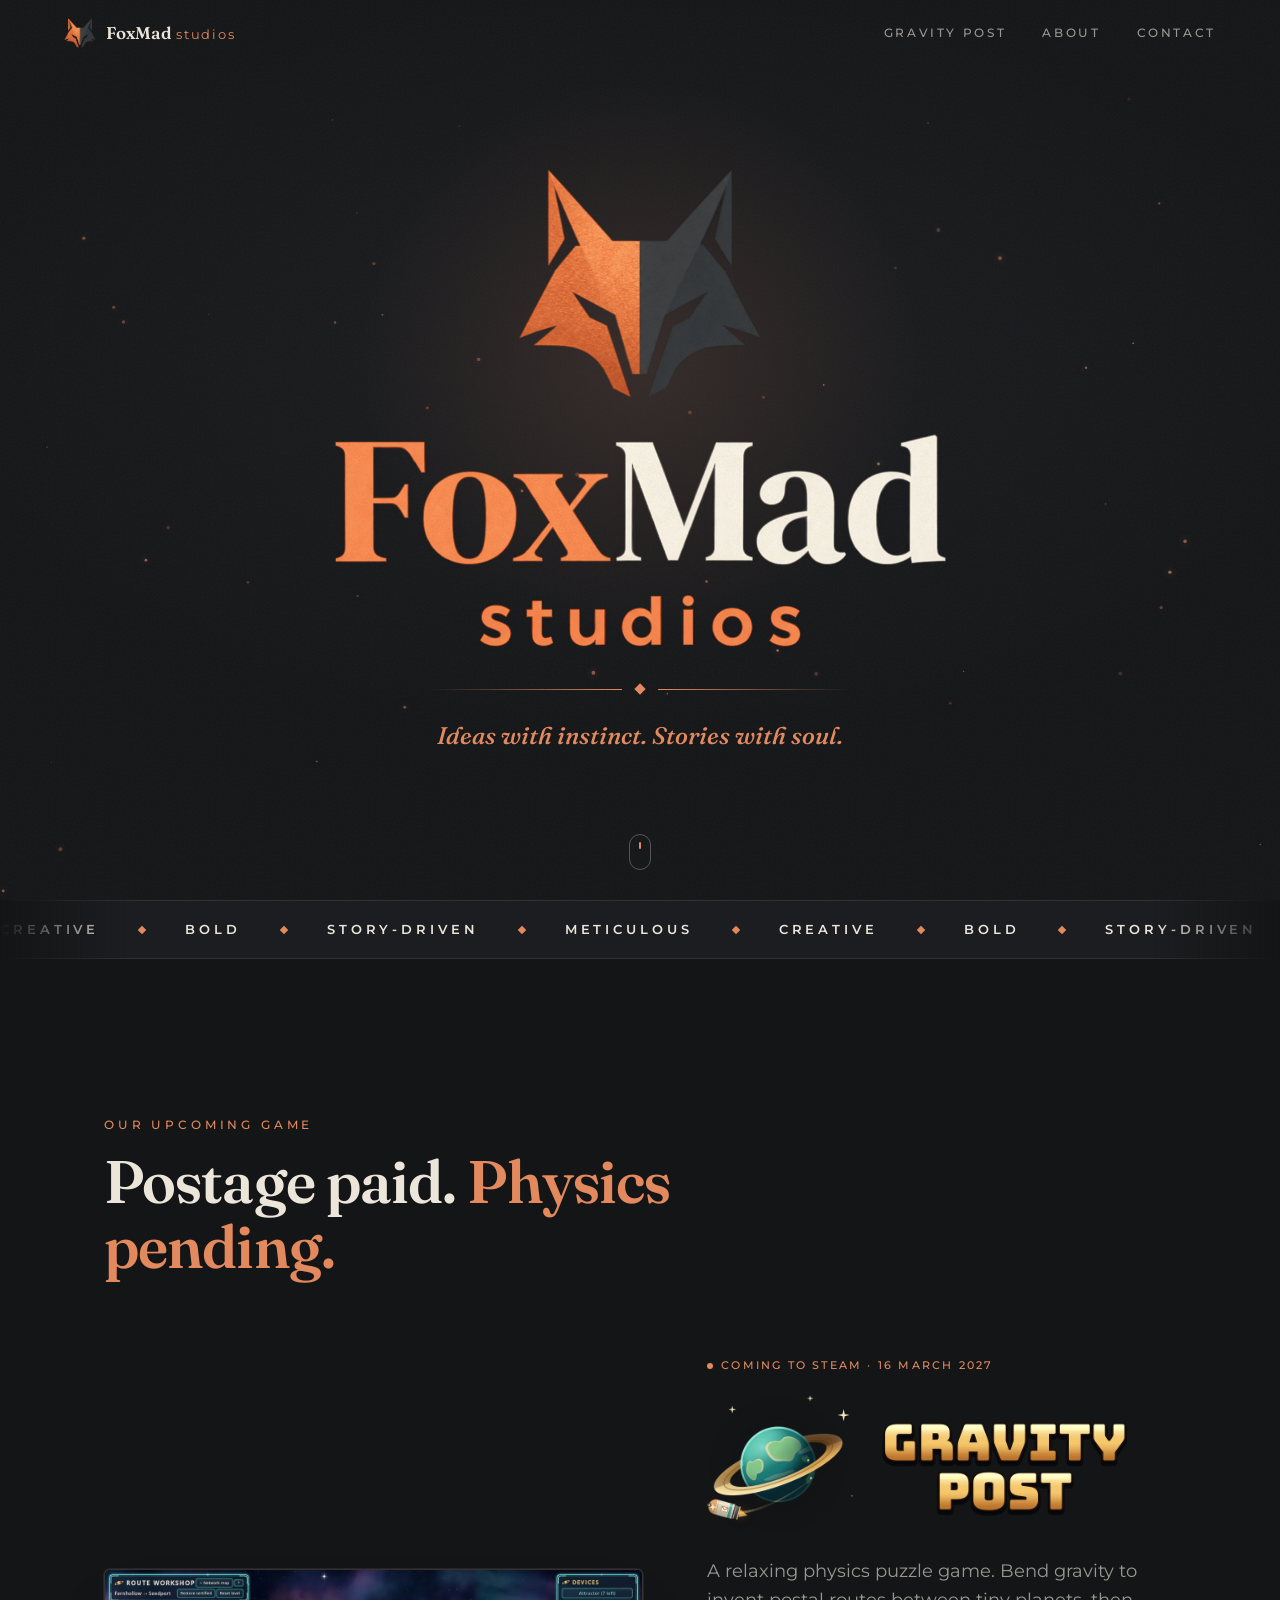
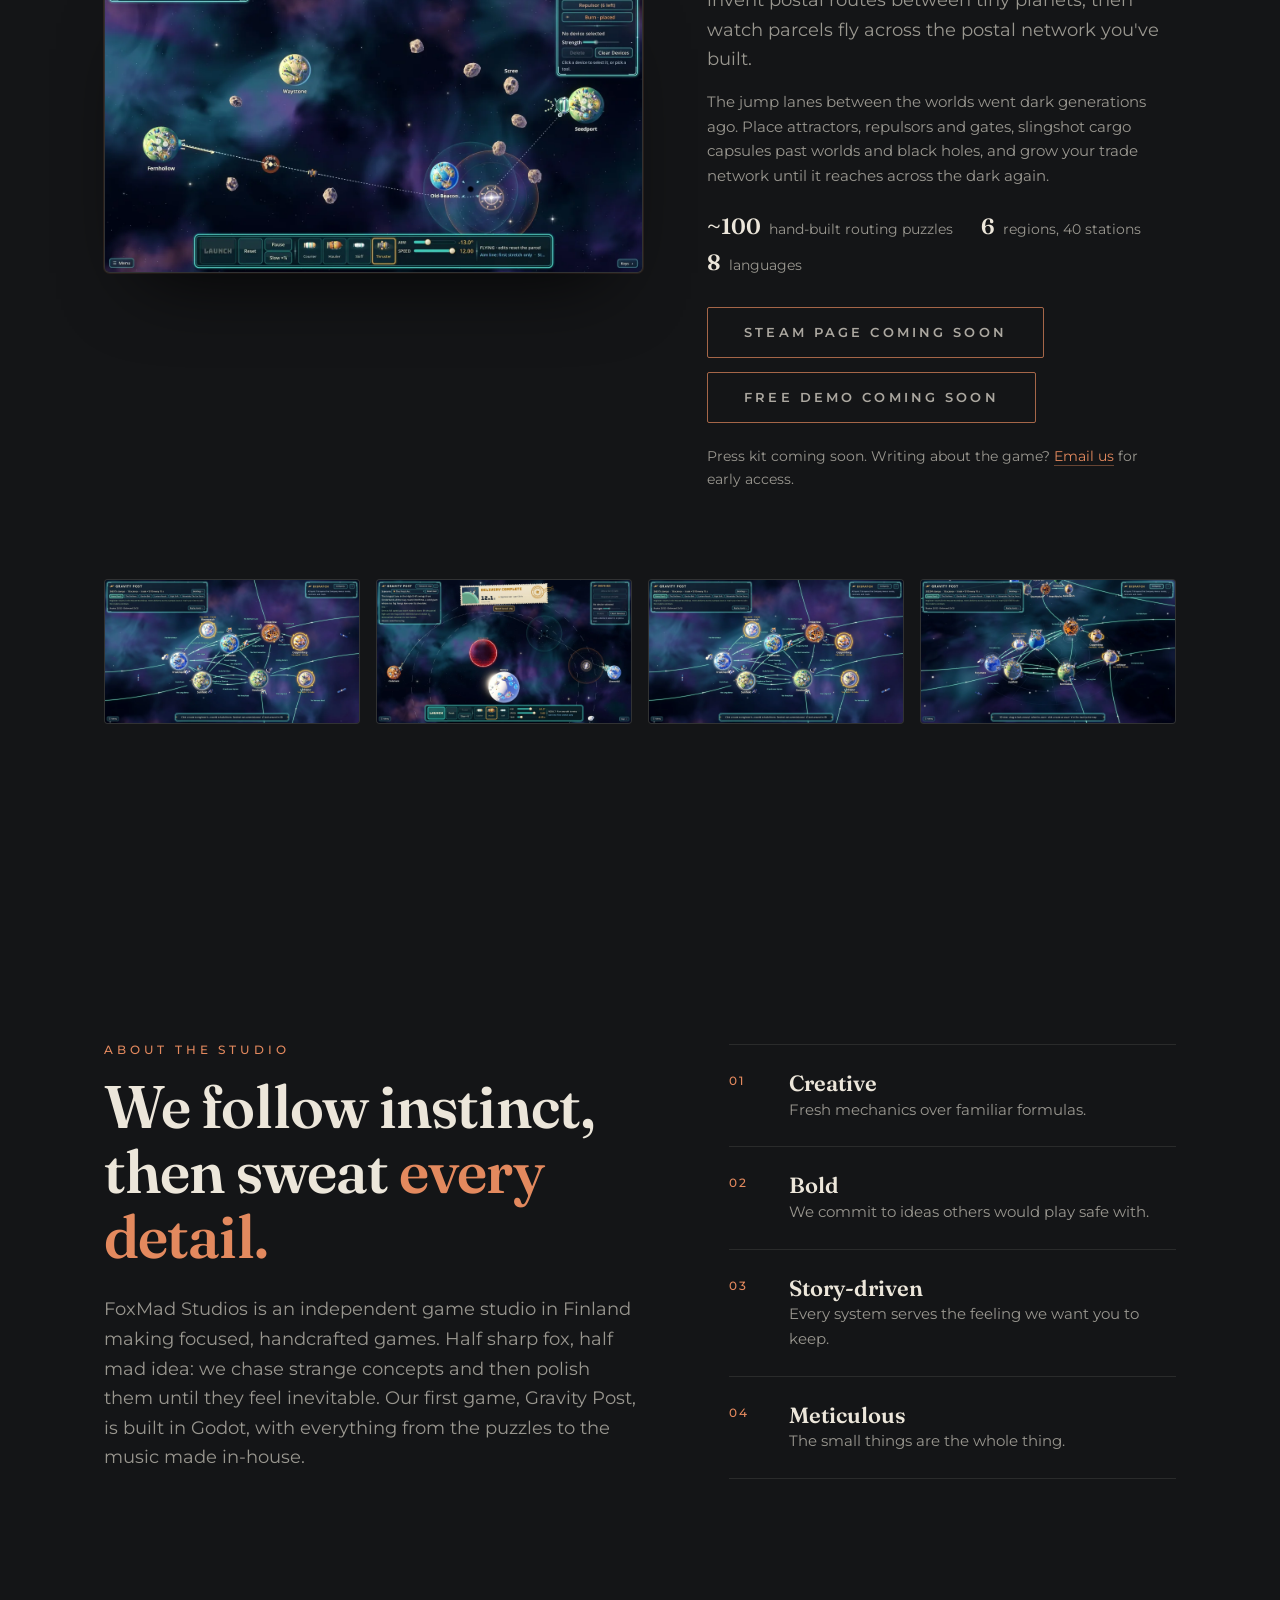
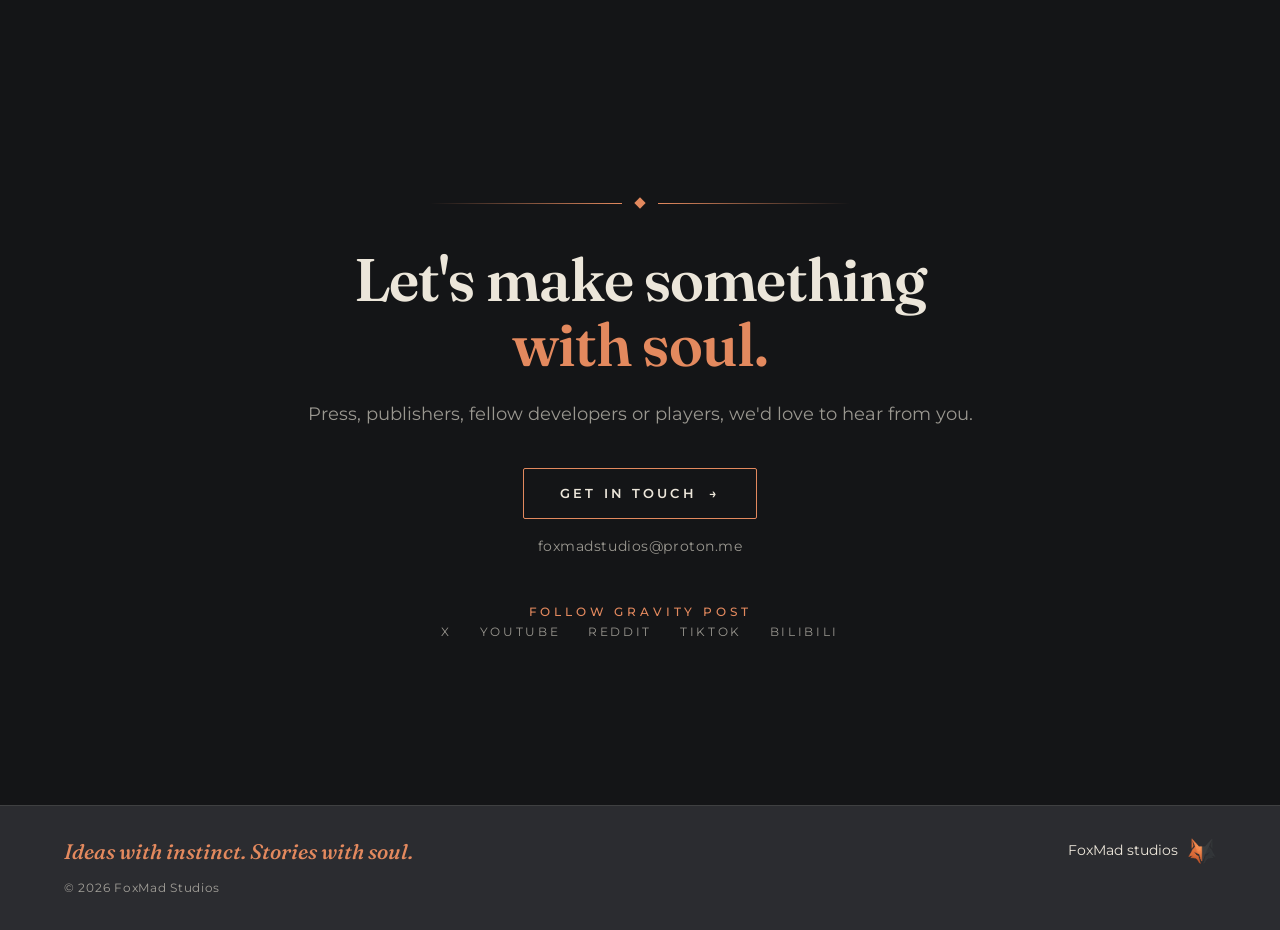
==== commit 2a21e4d7: "Show only Gravity Post as the studio's upcoming game Remove Project Dyson's Swarm and Pesäpallo, add" ====
--- a/index.html
+++ b/index.html
@@ -4,13 +4,13 @@
   <meta charset="utf-8">
   <meta name="viewport" content="width=device-width, initial-scale=1">
   <title>FoxMad Studios</title>
-  <meta name="description" content="FoxMad Studios — an independent game studio. Ideas with instinct. Stories with soul.">
+  <meta name="description" content="FoxMad Studios is an independent game studio in Finland. Our first game, Gravity Post, is coming to Steam on 16 March 2027.">
   <meta property="og:title" content="FoxMad Studios">
-  <meta property="og:description" content="Ideas with instinct. Stories with soul.">
+  <meta property="og:description" content="Ideas with instinct. Stories with soul. Gravity Post, a relaxing physics puzzle game, is coming to Steam on 16 March 2027.">
   <meta name="theme-color" content="#141517">
   <link rel="icon" href="assets/icons/favicon-64.png" type="image/png">
   <link rel="apple-touch-icon" href="assets/icons/apple-touch-icon.png">
-  <meta property="og:image" content="assets/icons/og-image.png">
+  <meta property="og:image" content="assets/gravity-post/og-image.jpg">
   <link rel="preconnect" href="https://fonts.googleapis.com">
   <link rel="preconnect" href="https://fonts.gstatic.com" crossorigin>
   <link href="https://fonts.googleapis.com/css2?family=Fraunces:opsz,wght@9..144,500;9..144,600;9..144,700&family=Montserrat:wght@300;400;500;600&display=swap" rel="stylesheet">
@@ -26,7 +26,7 @@
       <span>FoxMad <em>studios</em></span>
     </a>
     <nav class="nav__links" aria-label="Main">
-      <a href="#games">Games</a>
+      <a href="#gravity-post">Gravity Post</a>
       <a href="#about">About</a>
       <a href="#contact">Contact</a>
     </nav>
@@ -53,7 +53,7 @@
         <div class="divider" aria-hidden="true"><span></span><i></i><span></span></div>
         <p class="hero__tagline">Ideas with instinct. Stories with soul.</p>
       </div>
-      <a href="#games" class="hero__cue" aria-label="Scroll to games"><span></span></a>
+      <a href="#gravity-post" class="hero__cue" aria-label="Scroll to Gravity Post"><span></span></a>
     </section>
 
     <!-- VALUES MARQUEE -->
@@ -66,131 +66,47 @@
       </div>
     </div>
 
-    <!-- GAMES -->
-    <section class="section" id="games">
+    <!-- GRAVITY POST -->
+    <section class="section feature" id="gravity-post">
       <header class="section__head reveal">
-        <p class="eyebrow">Our games</p>
-        <h2>Three worlds in the making</h2>
+        <p class="eyebrow">Our upcoming game</p>
+        <h2>Postage paid. <span class="copper">Physics pending.</span></h2>
       </header>
 
-      <div class="games">
-        <article class="card reveal" style="--d:0ms">
-          <div class="card__visual">
-            <svg viewBox="0 0 300 180" class="viz viz--cargo" aria-hidden="true">
-              <!-- cargo grid -->
-              <g fill="none" stroke="#ECE6DA" stroke-opacity=".12">
-                <rect x="34" y="62" width="13" height="13" rx="1.5"/><rect x="48" y="62" width="13" height="13" rx="1.5"/><rect x="62" y="62" width="13" height="13" rx="1.5"/><rect x="76" y="62" width="13" height="13" rx="1.5"/><rect x="90" y="62" width="13" height="13" rx="1.5"/>
-                <rect x="34" y="76" width="13" height="13" rx="1.5"/><rect x="48" y="76" width="13" height="13" rx="1.5"/><rect x="62" y="76" width="13" height="13" rx="1.5"/><rect x="76" y="76" width="13" height="13" rx="1.5"/><rect x="90" y="76" width="13" height="13" rx="1.5"/>
-                <rect x="34" y="90" width="13" height="13" rx="1.5"/><rect x="48" y="90" width="13" height="13" rx="1.5"/><rect x="62" y="90" width="13" height="13" rx="1.5"/><rect x="76" y="90" width="13" height="13" rx="1.5"/><rect x="90" y="90" width="13" height="13" rx="1.5"/>
-                <rect x="34" y="104" width="13" height="13" rx="1.5"/><rect x="48" y="104" width="13" height="13" rx="1.5"/><rect x="62" y="104" width="13" height="13" rx="1.5"/><rect x="76" y="104" width="13" height="13" rx="1.5"/><rect x="90" y="104" width="13" height="13" rx="1.5"/>
-              </g>
-              <rect class="cg-frame" x="30" y="58" width="77" height="63" rx="3" fill="none" stroke="#ECE6DA" stroke-opacity=".25"/>
-              <g class="cb cb1" fill="#E3895E"><rect x="34" y="104" width="13" height="13" rx="1.5"/><rect x="48" y="104" width="13" height="13" rx="1.5"/><rect x="62" y="104" width="13" height="13" rx="1.5"/><rect x="76" y="104" width="13" height="13" rx="1.5"/></g>
-              <g class="cb cb2" fill="#ECE6DA"><rect x="90" y="104" width="13" height="13" rx="1.5"/><rect x="90" y="90" width="13" height="13" rx="1.5"/><rect x="76" y="90" width="13" height="13" rx="1.5"/></g>
-              <g class="cb cb3" fill="#B5624C"><rect x="34" y="76" width="13" height="13" rx="1.5"/><rect x="48" y="76" width="13" height="13" rx="1.5"/><rect x="34" y="90" width="13" height="13" rx="1.5"/><rect x="48" y="90" width="13" height="13" rx="1.5"/></g>
-              <g class="cb cb4" fill="#55565C"><rect x="62" y="90" width="13" height="13" rx="1.5"/><rect x="62" y="76" width="13" height="13" rx="1.5"/><rect x="76" y="76" width="13" height="13" rx="1.5"/><rect x="90" y="76" width="13" height="13" rx="1.5"/></g>
-              <g class="cb cb5" fill="#A4472A"><rect x="34" y="62" width="13" height="13" rx="1.5"/><rect x="48" y="62" width="13" height="13" rx="1.5"/><rect x="62" y="62" width="13" height="13" rx="1.5"/><rect x="76" y="62" width="13" height="13" rx="1.5"/><rect x="90" y="62" width="13" height="13" rx="1.5"/></g>
-              <path d="M118 90 H168" stroke="#ECE6DA" stroke-opacity=".2" stroke-dasharray="2 5"/>
-              <path d="M164 86 L169 90 L164 94" fill="none" stroke="#ECE6DA" stroke-opacity=".3"/>
-              <!-- launch pad -->
-              <path d="M196 152 H252 M244 152 V86 M244 104 H230 M244 124 H230" stroke="#ECE6DA" stroke-opacity=".22" fill="none"/>
-              <g class="smoke" fill="#ECE6DA">
-                <circle cx="210" cy="150" r="7"/><circle cx="232" cy="150" r="8"/><circle cx="220" cy="153" r="9"/>
-              </g>
-              <!-- rocket -->
-              <g class="rk">
-                <g class="fl"><path class="fl-in" d="M213 140 Q220 172 227 140 Z" fill="#F0A47A"/><path d="M216.5 140 Q220 156 223.5 140 Z" fill="#FFE9D6"/></g>
-                <path d="M212 96 L220 76 L228 96 Z" fill="#E3895E"/>
-                <rect x="212" y="96" width="16" height="44" fill="#ECE6DA"/>
-                <rect x="212" y="118" width="16" height="4" fill="#B5624C"/>
-                <circle cx="220" cy="106" r="3.2" fill="#1C1D20"/>
-                <path d="M212 124 L203 142 L212 140 Z M228 124 L237 142 L228 140 Z" fill="#A4472A"/>
-              </g>
-            </svg>
+      <div class="feature__grid">
+        <div class="feature__media reveal">
+          <video class="feature__clip" src="assets/gravity-post/slingshot-clip.mp4" poster="assets/gravity-post/slingshot.webp" autoplay muted loop playsinline preload="metadata" aria-label="Gameplay: a parcel capsule slingshots around a planet"></video>
+        </div>
+        <div class="feature__body reveal" style="--d:120ms">
+          <span class="tag">Coming to Steam · 16 March 2027</span>
+          <h3 class="feature__logo"><img src="assets/gravity-post/logo.webp" alt="Gravity Post" width="1000" height="330"></h3>
+          <p class="lead">A relaxing physics puzzle game. Bend gravity to invent postal routes between tiny planets, then watch parcels fly across the postal network you've built.</p>
+          <p class="feature__story">The jump lanes between the worlds went dark generations ago. Place attractors, repulsors and gates, slingshot cargo capsules past worlds and black holes, and grow your trade network until it reaches across the dark again.</p>
+          <ul class="feature__facts">
+            <li><strong>~100</strong> hand-built routing puzzles</li>
+            <li><strong>6</strong> regions, 40 stations</li>
+            <li><strong>8</strong> languages</li>
+          </ul>
+          <div class="feature__btns">
+            <!-- Steam store page is waiting for Valve's review. When it is public, swap this span for:
+                 <a class="btn" href="https://store.steampowered.com/app/5598990/">Wishlist on Steam</a> -->
+            <span class="btn btn--soon" aria-disabled="true">Steam page coming soon</span>
+            <!-- itch.io demo goes public after the Steam page. Then swap for:
+                 <a class="btn btn--ghost" href="https://foxmadstudios.itch.io/gravity-post">Play the demo on itch.io</a> -->
+            <span class="btn btn--ghost btn--soon" aria-disabled="true">Free demo coming soon</span>
           </div>
-          <div class="card__body">
-            <span class="tag tag--soon">Demo coming soon</span>
-            <h3>Project Dyson's Swarm</h3>
-            <p>A near-future space race played as a cargo puzzle. Pick your launch vehicle, pack every hold with just enough fuel and materials, and finish your moonbase before rival powers do. It's the first step toward a Dyson swarm.</p>
-          </div>
-        </article>
+          <!-- Press kit goes public with the Steam page. Then swap for:
+               <p class="feature__press">Writing about the game? <a href="https://foxmadstudios.itch.io/gravity-post-press-kit">Open the press kit</a></p> -->
+          <p class="feature__press">Press kit coming soon. Writing about the game? <a href="mailto:foxmadstudios@proton.me">Email us</a> for early access.</p>
+        </div>
+      </div>
 
-        <article class="card reveal" style="--d:120ms">
-          <div class="card__visual">
-            <svg viewBox="0 0 300 180" class="viz" aria-hidden="true">
-              <circle cx="150" cy="96" r="38" fill="#2A2B2F"/>
-              <path d="M112 96 A38 38 0 0 1 188 96" fill="none" stroke="#E9966A" stroke-opacity=".5"/>
-              <circle cx="150" cy="96" r="38" fill="none" stroke="#ECE6DA" stroke-opacity=".16"/>
-              <path id="gp-route" d="M30 150 C 60 30, 240 10, 250 96 S 160 168, 120 120" fill="none" stroke="#ECE6DA" stroke-opacity=".22" stroke-dasharray="3 6"/>
-              <circle cx="30" cy="150" r="3" fill="#ECE6DA" opacity=".6"/>
-              <circle cx="120" cy="120" r="3" fill="#E9966A"/>
-              <g>
-                <rect x="-8" y="-5.5" width="16" height="11" rx="1.5" fill="#E9966A"/>
-                <path d="M-8 -5 L0 1 L8 -5" fill="none" stroke="#1C1D20" stroke-width="1.2"/>
-                <animateMotion dur="5s" repeatCount="indefinite" rotate="auto" keyPoints="0;1" keyTimes="0;1" calcMode="spline" keySplines=".5 0 .5 1">
-                  <mpath href="#gp-route"/>
-                </animateMotion>
-              </g>
-            </svg>
-          </div>
-          <div class="card__body">
-            <span class="tag">In development</span>
-            <h3>Gravity Post <small>(working title)</small></h3>
-            <p>The jump lanes between worlds went dark generations ago. Bend gravity to engineer slingshot routes between tiny planets, earn stamps for every delivery and grow your postal network until it reaches across the dark again.</p>
-          </div>
-        </article>
-
-        <article class="card reveal" style="--d:240ms">
-          <div class="card__visual">
-            <svg viewBox="0 0 300 180" class="viz viz--pesis" aria-hidden="true">
-              <defs>
-                <linearGradient id="pp-fade" x1="0" y1="0" x2="0" y2="1">
-                  <stop offset="0" stop-color="#fff" stop-opacity="0"/><stop offset=".22" stop-color="#fff"/>
-                </linearGradient>
-                <mask id="pp-mask"><rect width="300" height="180" fill="url(#pp-fade)"/></mask>
-              </defs>
-              <g mask="url(#pp-mask)" fill="none" stroke="#ECE6DA" stroke-width="1.1">
-                <!-- playing area: short home line, diagonals widening to the 42 m sidelines -->
-                <path d="M82.8 -10 V96 L130.8 160 H153.5 L217.2 57.6 V-10" stroke-opacity=".32"/>
-                <path d="M82.8 57.6 L146.5 160" stroke-opacity=".16"/>
-                <path d="M217.2 35.8 L96.3 113.9" stroke-opacity=".12"/>
-                <!-- bases: first = quarter circle, second and third = semicircles on the sidelines -->
-                <path d="M111.6 104 L107.4 97.2 A8 8 0 0 1 118.3 99.7 Z" stroke-opacity=".6"/>
-                <path d="M217.2 26.2 A9.6 9.6 0 0 0 217.2 45.4" stroke-opacity=".6"/>
-                <path d="M82.8 26.2 A9.6 9.6 0 0 1 82.8 45.4" stroke-opacity=".6"/>
-                <!-- home: plate, front arc, home area -->
-                <path d="M141.4 160 A8.6 8.6 0 0 1 158.6 160" stroke-opacity=".3"/>
-                <path d="M134 160 A16 16 0 0 0 166 160" stroke-opacity=".2"/>
-              </g>
-              <circle cx="150" cy="160" r="2" fill="#ECE6DA" opacity=".55"/>
-              <g font-family="Montserrat, sans-serif" font-size="9" font-weight="600" fill="#ECE6DA" fill-opacity=".45" text-anchor="middle">
-                <text x="103" y="97">1</text><text x="236" y="39">2</text><text x="64" y="39">3</text>
-              </g>
-              <!-- running route: home → 1 (left) → 2 (right) → 3 (left) → outside the line, round the corner, home -->
-              <path d="M148 160 L113.8 100.8 L217.2 35.8 L82.8 35.8 L79.6 39 L79.6 96 L82 100 L130 164 L137 165" fill="none" stroke="#E3895E" stroke-width="1.6" stroke-linejoin="round" stroke-linecap="round" pathLength="1" stroke-dasharray="1 1" stroke-dashoffset="1">
-                <animate attributeName="stroke-dashoffset" dur="9s" repeatCount="indefinite" keyTimes="0;.14;.26;.32;.46;.52;.66;.72;.9;1" values="1;1;.857;.857;.602;.602;.32;.32;0;0"/>
-                <animate attributeName="opacity" dur="9s" repeatCount="indefinite" keyTimes="0;.92;.98;1" values="1;1;0;0"/>
-              </path>
-              <circle r="3.4" fill="#F0A47A">
-                <animateMotion dur="9s" repeatCount="indefinite" path="M148 160 L113.8 100.8 L217.2 35.8 L82.8 35.8 L79.6 39 L79.6 96 L82 100 L130 164 L137 165" keyPoints="0;0;.143;.143;.398;.398;.68;.68;1;1" keyTimes="0;.14;.26;.32;.46;.52;.66;.72;.9;1" calcMode="linear"/>
-                <animate attributeName="opacity" dur="9s" repeatCount="indefinite" keyTimes="0;.92;.98;1" values="1;1;0;1"/>
-              </circle>
-              <!-- vertical pitch, then the hit -->
-              <circle cx="151" cy="157" r="2.4" fill="#ECE6DA">
-                <animateTransform attributeName="transform" type="translate" dur="9s" repeatCount="indefinite"
-                  keyTimes="0;.055;.11;.2;.21;1" values="0 0;0 -40;0 0;30 -150;0 0;0 0"
-                  calcMode="spline" keySplines=".2 .6 .4 1;.6 0 .8 .4;.2 .7 .4 1;0 0 1 1;0 0 1 1"/>
-                <animate attributeName="opacity" dur="9s" repeatCount="indefinite" keyTimes="0;.16;.2;.94;.98;1" values="1;1;0;0;1;1"/>
-              </circle>
-            </svg>
-          </div>
-          <div class="card__body">
-            <span class="tag">In development</span>
-            <h3>Pesäpallo</h3>
-            <p>Finland's own bat-and-ball game in stylised 3D. Pick your spot, choose your technique and time your swing against the vertical pitch, then race the throw around the zigzag bases. It's pesäpallo, not baseball with new names.</p>
-          </div>
-        </article>
-      </div>
+      <ul class="shots">
+        <li class="reveal" style="--d:0ms"><img src="assets/gravity-post/network_map.webp" alt="The postal network map with routes between planets" loading="lazy" width="1280" height="720"></li>
+        <li class="reveal" style="--d:100ms"><img src="assets/gravity-post/delivered_frost_arc.webp" alt="A parcel delivered along a frosty slingshot arc" loading="lazy" width="1280" height="720"></li>
+        <li class="reveal" style="--d:200ms"><video src="assets/gravity-post/network-clip.mp4" poster="assets/gravity-post/network_map.webp" autoplay muted loop playsinline preload="metadata" aria-label="Parcels travelling across the postal network"></video></li>
+        <li class="reveal" style="--d:300ms"><img src="assets/gravity-post/network_3d.webp" alt="The 3D network map tilted like a model" loading="lazy" width="1280" height="720"></li>
+      </ul>
     </section>
 
     <!-- ABOUT -->
@@ -198,7 +114,7 @@
       <div class="about__statement reveal">
         <p class="eyebrow">About the studio</p>
         <h2>We follow instinct, then sweat <span class="copper">every detail.</span></h2>
-        <p class="lead">FoxMad Studios is an independent game studio making focused, handcrafted games. Half sharp fox, half mad idea: we chase strange concepts and then polish them until they feel inevitable.</p>
+        <p class="lead">FoxMad Studios is an independent game studio in Finland making focused, handcrafted games. Half sharp fox, half mad idea: we chase strange concepts and then polish them until they feel inevitable. Our first game, Gravity Post, is built in Godot, with everything from the puzzles to the music made in-house.</p>
       </div>
       <ul class="values">
         <li class="reveal" style="--d:0ms"><span class="values__n">01</span><h3>Creative</h3><p>Fresh mechanics over familiar formulas.</p></li>
@@ -214,13 +130,15 @@
         <div class="divider divider--static" aria-hidden="true"><span></span><i></i><span></span></div>
         <h2>Let's make something <span class="copper">with soul.</span></h2>
         <p class="lead">Press, publishers, fellow developers or players, we'd love to hear from you.</p>
-        <!-- TODO: replace with the real studio email -->
-        <a class="btn" href="mailto:hello@example.com">Get in touch</a>
+        <a class="btn" href="mailto:foxmadstudios@proton.me">Get in touch</a>
+        <p class="contact__email">foxmadstudios@proton.me</p>
+        <p class="eyebrow socials__label">Follow Gravity Post</p>
         <ul class="socials">
-          <!-- TODO: add real links (Discord, Bluesky/X, YouTube, Steam, itch.io) -->
-          <li><a href="#" aria-disabled="true">Discord</a></li>
-          <li><a href="#" aria-disabled="true">Bluesky</a></li>
-          <li><a href="#" aria-disabled="true">YouTube</a></li>
+          <li><a href="https://x.com/GravityPostGame" rel="noopener">X</a></li>
+          <li><a href="https://www.youtube.com/@GravityPostGame" rel="noopener">YouTube</a></li>
+          <li><a href="https://www.reddit.com/user/GravityPostGame/" rel="noopener">Reddit</a></li>
+          <li><a href="https://www.tiktok.com/@gravitypostgame" rel="noopener">TikTok</a></li>
+          <li><a href="https://space.bilibili.com/3747584128584624" rel="noopener" lang="zh-CN">Bilibili</a></li>
         </ul>
       </div>
     </section>
--- a/styles.css
+++ b/styles.css
@@ -180,77 +180,40 @@
   font: 600 clamp(34px, 5vw, 60px)/1.08 var(--f-display); letter-spacing: -.015em; max-width: 18ch;
 }
 
-/* ===== Game cards ===== */
-.games { display: grid; grid-template-columns: repeat(3, 1fr); gap: 24px; }
-.card {
-  position: relative; border-radius: 6px; overflow: hidden;
-  background: linear-gradient(180deg, #1F2023, #18191B);
-  border: 1px solid var(--line);
-  transition: transform .6s var(--ease-out), border-color .4s, box-shadow .6s var(--ease-out);
-}
-.card::before { /* copper edge sweep on hover */
-  content: ""; position: absolute; inset: 0; border-radius: inherit; padding: 1px; pointer-events: none;
-  background: conic-gradient(from var(--a, 0deg), transparent 0 70%, var(--copper) 85%, transparent 100%);
-  -webkit-mask: linear-gradient(#000 0 0) content-box, linear-gradient(#000 0 0);
-  -webkit-mask-composite: xor; mask-composite: exclude;
-  opacity: 0; transition: opacity .4s;
-}
-.card:hover { transform: translateY(-6px); box-shadow: 0 30px 60px -30px rgba(0,0,0,.8), 0 0 0 1px rgba(227,137,94,.15); }
-.card:hover::before { opacity: 1; animation: sweep 2.4s linear infinite; }
-@property --a { syntax: "<angle>"; inherits: false; initial-value: 0deg; }
-@keyframes sweep { to { --a: 360deg; } }
-
-.card__visual {
-  aspect-ratio: 5 / 3; border-bottom: 1px solid var(--line);
-  background: radial-gradient(ellipse at 50% 55%, #26272B, #17181A 75%);
-}
-.viz { width: 100%; height: 100%; display: block; transition: transform .8s var(--ease-out); }
-.card:hover .viz { transform: scale(1.04); }
-.card__body { padding: 26px 26px 30px; }
-.card h3 { font: 600 24px/1.2 var(--f-display); margin: 14px 0 10px; }
-.card h3 small { font: 400 13px var(--f-sans); color: var(--muted); letter-spacing: .02em; }
-.card p { color: var(--muted); font-size: 15px; }
+/* ===== Gravity Post feature ===== */
+.feature__grid { display: grid; grid-template-columns: 1.15fr 1fr; gap: clamp(32px, 5vw, 64px); align-items: center; }
+.feature__media {
+  position: relative; border-radius: 6px; overflow: hidden; border: 1px solid var(--line);
+  box-shadow: 0 40px 80px -40px rgba(0,0,0,.9), 0 0 0 1px rgba(227,137,94,.12);
+  background: var(--charcoal);
+}
+.feature__clip { display: block; width: 100%; height: auto; aspect-ratio: 16 / 9; object-fit: cover; }
+.feature__logo { margin: 18px 0 22px; }
+.feature__logo img { display: block; width: min(100%, 420px); height: auto; }
+.feature__story { color: var(--muted); font-size: 15px; margin-top: 16px; max-width: 56ch; }
+.feature__facts { list-style: none; display: flex; flex-wrap: wrap; gap: 10px 28px; padding: 0; margin: 26px 0 30px; color: var(--muted); font-size: 14px; }
+.feature__facts strong { font: 600 22px/1 var(--f-display); color: var(--cream); margin-right: 4px; }
+.feature__btns { display: flex; flex-wrap: wrap; gap: 14px; }
+.feature__press { margin-top: 22px; font-size: 14px; color: var(--muted); }
+.feature__press a { color: var(--copper); border-bottom: 1px solid rgba(227,137,94,.4); }
+.feature__press a:hover { color: var(--copper-hi); }
+
+.btn--ghost { border-color: rgba(236,230,218,.3); }
+.btn--soon { cursor: default; opacity: .7; }
+.btn.btn--soon::after { content: none; }
+.btn.btn--soon:hover::before { transform: scaleX(0); }
+
+.shots { list-style: none; padding: 0; margin: clamp(48px, 7vw, 88px) 0 0; display: grid; grid-template-columns: repeat(4, 1fr); gap: 16px; }
+.shots li { border-radius: 4px; overflow: hidden; border: 1px solid var(--line); background: var(--charcoal); }
+.shots img, .shots video { display: block; width: 100%; height: 100%; aspect-ratio: 16 / 9; object-fit: cover; transition: transform .8s var(--ease-out); }
+.shots li:hover img, .shots li:hover video { transform: scale(1.04); }
+
 .tag {
   display: inline-flex; align-items: center; gap: 8px;
   font: 500 11px/1 var(--f-sans); letter-spacing: .2em; text-transform: uppercase; color: var(--copper);
 }
 .tag::before { content: ""; width: 6px; height: 6px; border-radius: 50%; background: var(--copper); animation: blink 2s ease-in-out infinite; }
 @keyframes blink { 50% { opacity: .25; } }
-
-/* card visuals */
-.viz-pulse { transform-origin: 150px 90px; animation: pulse 4s ease-in-out infinite; }
-@keyframes pulse { 50% { transform: scale(1.12); opacity: .8; } }
-
-/* Dyson's Swarm: pack the cargo grid, then launch */
-.viz--cargo .cb { animation: 7s cubic-bezier(.3, 0, .2, 1) infinite; }
-.viz--cargo .cb1 { animation-name: cb1; }
-.viz--cargo .cb2 { animation-name: cb2; }
-.viz--cargo .cb3 { animation-name: cb3; }
-.viz--cargo .cb4 { animation-name: cb4; }
-.viz--cargo .cb5 { animation-name: cb5; }
-@keyframes cb1 { 0%, 6% { opacity: 0; transform: translateY(-34px); } 12% { opacity: 1; transform: none; } 84% { opacity: 1; transform: none; } 92%, 100% { opacity: 0; transform: none; } }
-@keyframes cb2 { 0%, 14% { opacity: 0; transform: translateY(-34px); } 20% { opacity: 1; transform: none; } 84% { opacity: 1; transform: none; } 92%, 100% { opacity: 0; transform: none; } }
-@keyframes cb3 { 0%, 22% { opacity: 0; transform: translateY(-34px); } 28% { opacity: 1; transform: none; } 84% { opacity: 1; transform: none; } 92%, 100% { opacity: 0; transform: none; } }
-@keyframes cb4 { 0%, 30% { opacity: 0; transform: translateY(-34px); } 36% { opacity: 1; transform: none; } 84% { opacity: 1; transform: none; } 92%, 100% { opacity: 0; transform: none; } }
-@keyframes cb5 { 0%, 38% { opacity: 0; transform: translateY(-34px); } 44% { opacity: 1; transform: none; } 84% { opacity: 1; transform: none; } 92%, 100% { opacity: 0; transform: none; } }
-.cg-frame { animation: frame 7s ease infinite; }
-@keyframes frame { 0%, 44% { stroke: #ECE6DA; stroke-opacity: .25; } 48% { stroke: #E3895E; stroke-opacity: 1; } 56%, 100% { stroke: #ECE6DA; stroke-opacity: .25; } }
-.rk { animation: launch 7s infinite; }
-@keyframes launch {
-  0%, 50% { transform: none; opacity: 1; }
-  52% { transform: translateX(-1px); } 54% { transform: translateX(1px); } 56% { transform: translateX(-1px); }
-  58% { transform: none; animation-timing-function: cubic-bezier(.5, 0, .9, .6); }
-  80% { transform: translateY(-190px); opacity: 1; }
-  81%, 92% { transform: translateY(0); opacity: 0; }
-  100% { transform: none; opacity: 1; }
-}
-.fl { transform-box: view-box; transform-origin: 220px 140px; animation: flame 7s infinite; }
-@keyframes flame { 0%, 50% { transform: scaleY(0); } 55% { transform: scaleY(.5); } 60%, 80% { transform: scaleY(1.1); } 81%, 100% { transform: scaleY(0); } }
-.fl-in { transform-box: view-box; transform-origin: 220px 140px; animation: flicker .12s steps(2) infinite alternate; }
-@keyframes flicker { to { transform: scaleY(.82); } }
-.smoke circle { transform-box: fill-box; transform-origin: center; opacity: 0; animation: smoke 7s ease-out infinite; }
-.smoke circle:nth-child(2) { animation-delay: .12s; } .smoke circle:nth-child(3) { animation-delay: .24s; }
-@keyframes smoke { 0%, 54% { opacity: 0; transform: scale(.3); } 62% { opacity: .22; } 80%, 100% { opacity: 0; transform: scale(2.2) translateY(-3px); } }
 
 /* ===== About ===== */
 .about { display: grid; grid-template-columns: 1.2fr 1fr; gap: clamp(40px, 7vw, 100px); align-items: start; }
@@ -284,7 +247,9 @@
 .btn::after { content: "→"; transition: transform .4s var(--ease-out); }
 .btn:hover::before { transform: scaleX(1); transform-origin: left; }
 .btn:hover::after { transform: translateX(4px); }
-.socials { list-style: none; display: flex; gap: 28px; padding: 0; margin: 44px 0 0; }
+.contact__email { margin-top: 16px; font-size: 14px; color: var(--muted); letter-spacing: .04em; }
+.socials__label { margin: 48px 0 0; }
+.socials { list-style: none; display: flex; flex-wrap: wrap; justify-content: center; gap: 14px 28px; padding: 0; margin: 0; }
 .socials a { font-size: 12px; letter-spacing: .22em; text-transform: uppercase; color: var(--muted); transition: color .3s; }
 .socials a:hover { color: var(--copper); }
 
@@ -307,16 +272,14 @@
 
 /* ===== Responsive ===== */
 @media (max-width: 960px) {
-  .games { grid-template-columns: 1fr 1fr; }
-  .games .card:last-child { grid-column: span 2; }
+  .feature__grid { grid-template-columns: 1fr; }
+  .shots { grid-template-columns: 1fr 1fr; }
   .about { grid-template-columns: 1fr; }
 }
 @media (max-width: 640px) {
-  .games { grid-template-columns: 1fr; }
-  .games .card:last-child { grid-column: auto; }
   .nav__brand span { display: none; }
   .nav__links a { letter-spacing: .14em; font-size: 11px; }
-  .card__body { padding: 22px 20px 26px; }
+  .btn { padding: 16px 24px; letter-spacing: .18em; }
 }
 
 /* ===== Reduced motion ===== */
@@ -324,7 +287,5 @@
   *, *::before, *::after { animation-duration: .001ms !important; animation-iteration-count: 1 !important; transition-duration: .001ms !important; }
   html { scroll-behavior: auto; }
   .marquee__track { animation: none; }
-  .viz--cargo .cb, .rk { animation: none !important; opacity: 1; transform: none; }
-  .fl, .smoke { display: none; }
   .js .reveal { opacity: 1; transform: none; }
 }
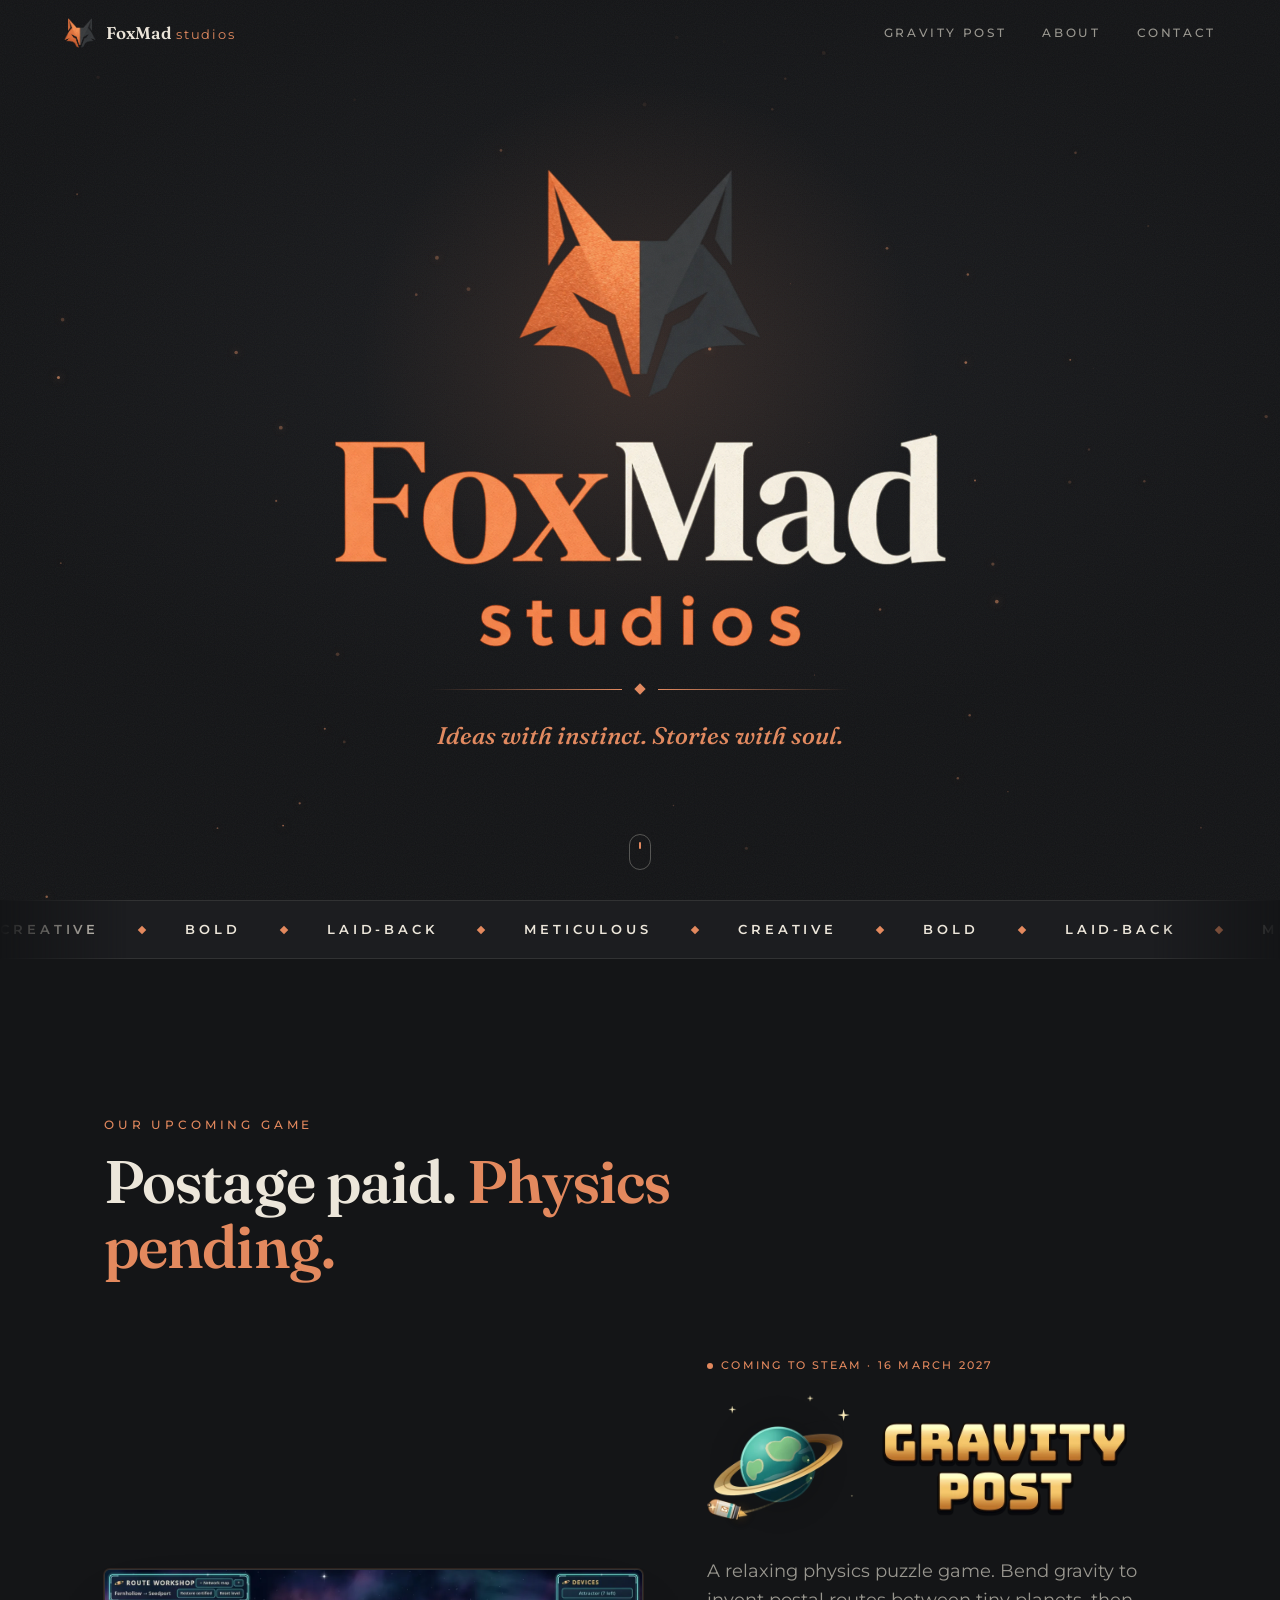
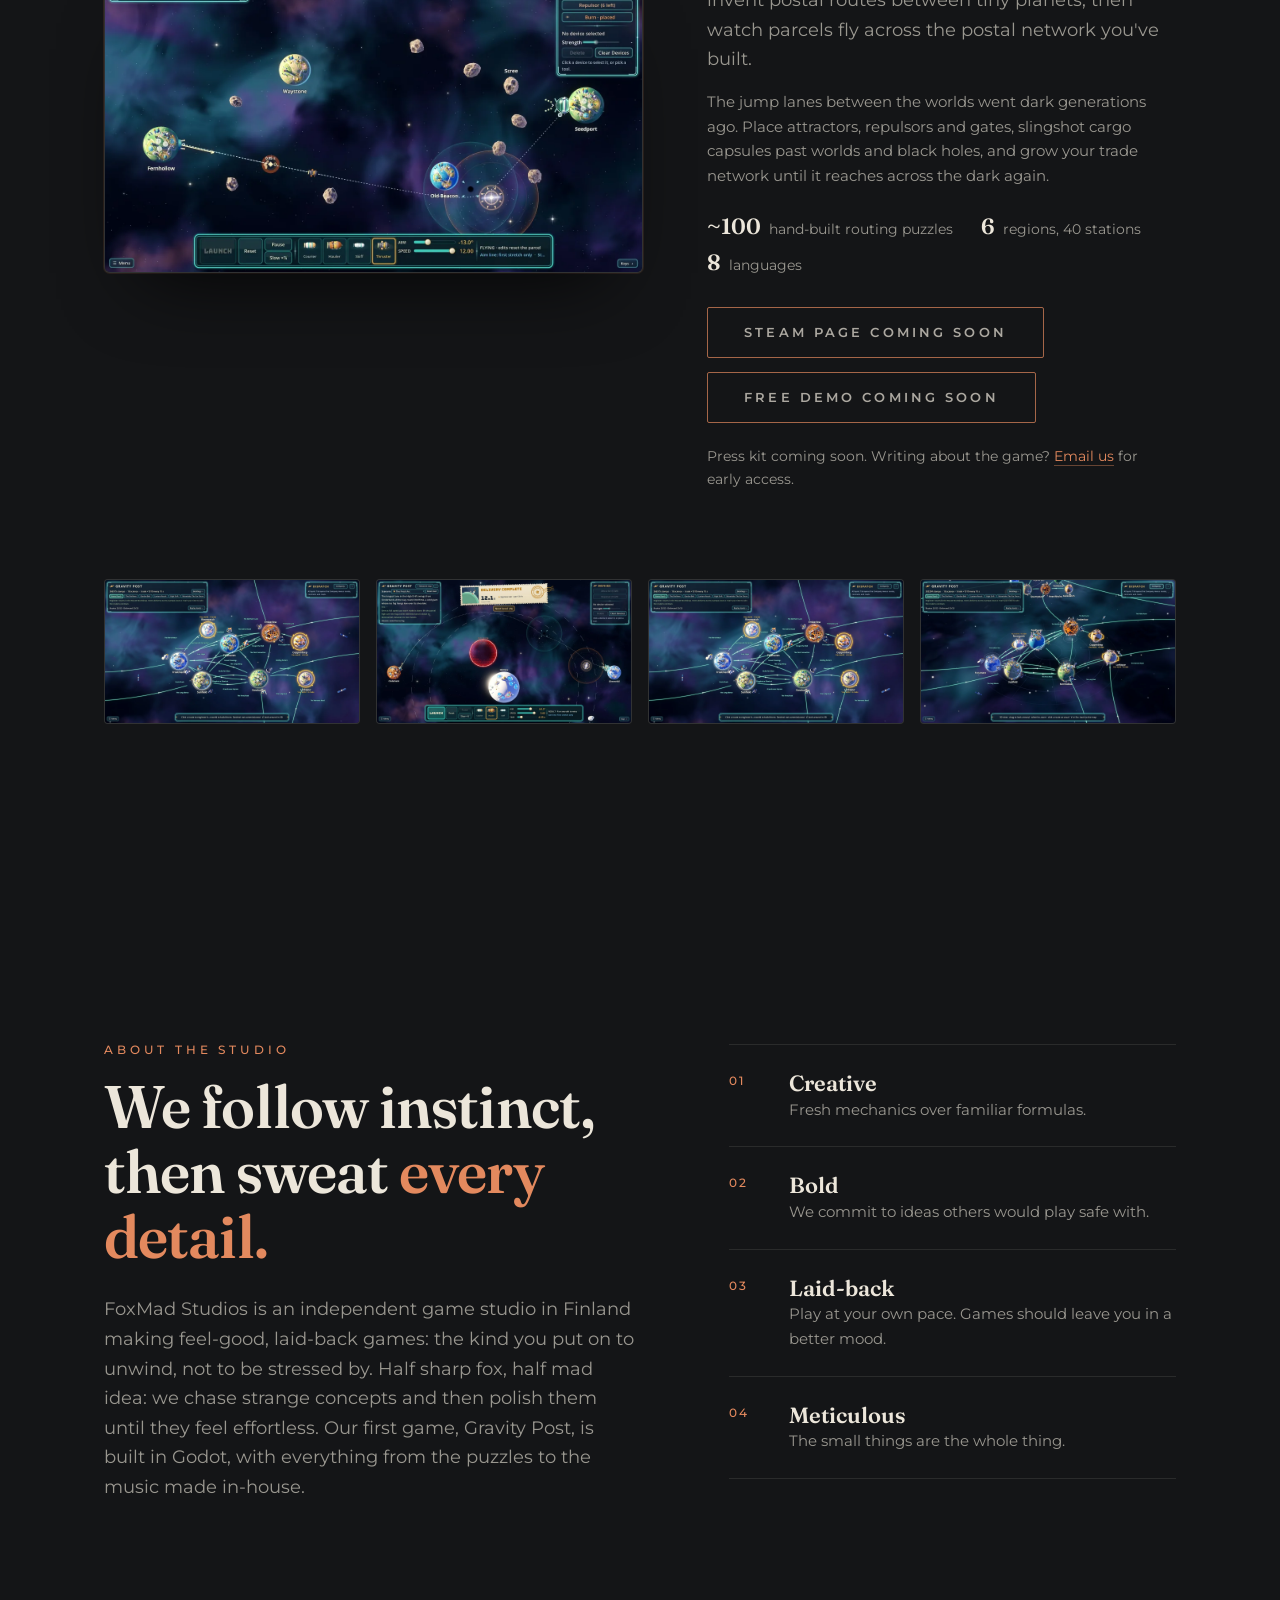
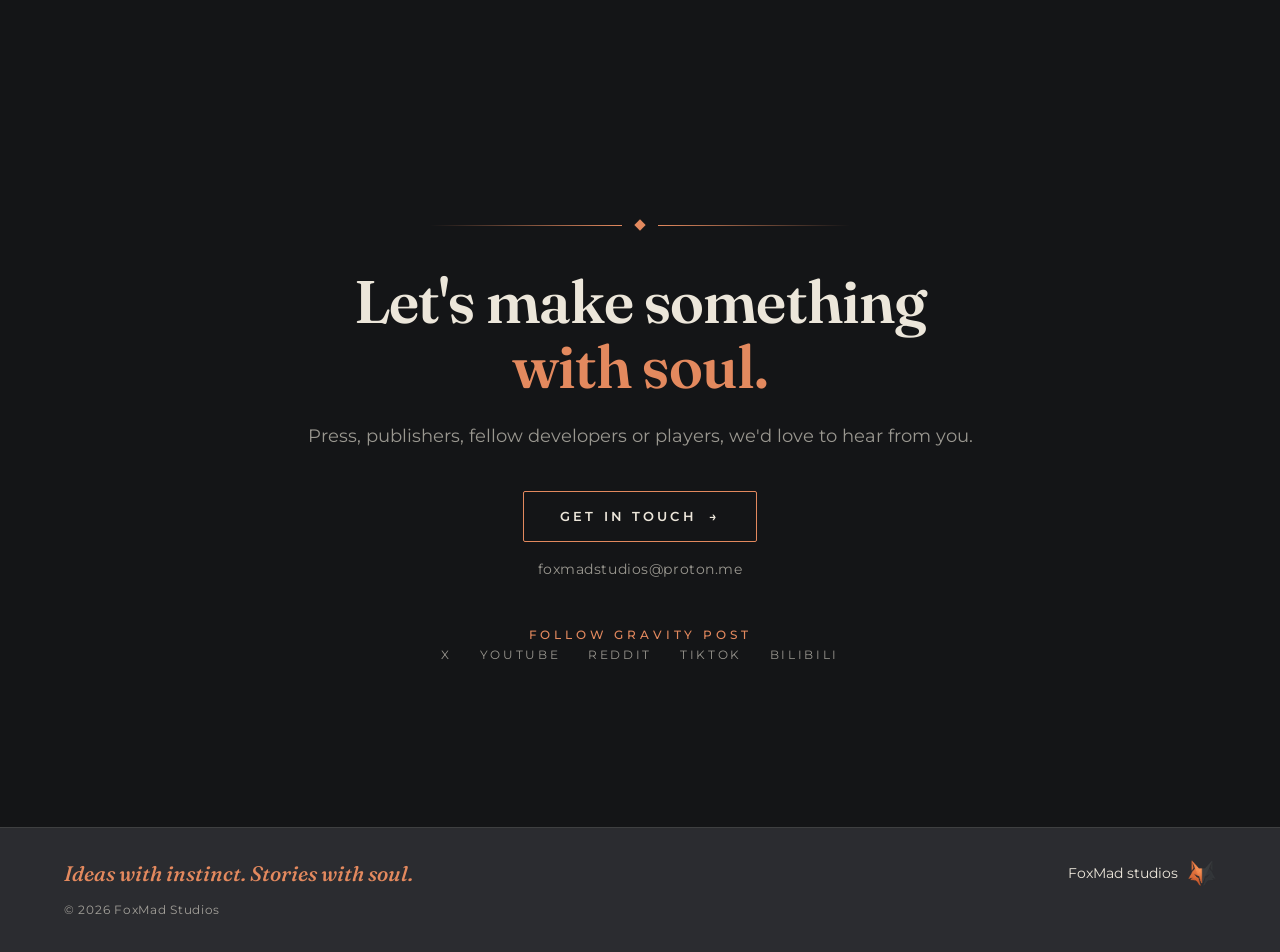
==== commit 75170e5a: "Reword About: feel-good, laid-back games instead of handcrafted and story-driven Co-Authored-By: Cla" ====
--- a/index.html
+++ b/index.html
@@ -57,12 +57,12 @@
     </section>
 
     <!-- VALUES MARQUEE -->
-    <div class="marquee" aria-label="Our values: Creative, Bold, Story-driven, Meticulous">
+    <div class="marquee" aria-label="Our values: Creative, Bold, Laid-back, Meticulous">
       <div class="marquee__track" aria-hidden="true">
-        <span>Creative</span><i></i><span>Bold</span><i></i><span>Story-driven</span><i></i><span>Meticulous</span><i></i>
-        <span>Creative</span><i></i><span>Bold</span><i></i><span>Story-driven</span><i></i><span>Meticulous</span><i></i>
-        <span>Creative</span><i></i><span>Bold</span><i></i><span>Story-driven</span><i></i><span>Meticulous</span><i></i>
-        <span>Creative</span><i></i><span>Bold</span><i></i><span>Story-driven</span><i></i><span>Meticulous</span><i></i>
+        <span>Creative</span><i></i><span>Bold</span><i></i><span>Laid-back</span><i></i><span>Meticulous</span><i></i>
+        <span>Creative</span><i></i><span>Bold</span><i></i><span>Laid-back</span><i></i><span>Meticulous</span><i></i>
+        <span>Creative</span><i></i><span>Bold</span><i></i><span>Laid-back</span><i></i><span>Meticulous</span><i></i>
+        <span>Creative</span><i></i><span>Bold</span><i></i><span>Laid-back</span><i></i><span>Meticulous</span><i></i>
       </div>
     </div>
 
@@ -114,12 +114,12 @@
       <div class="about__statement reveal">
         <p class="eyebrow">About the studio</p>
         <h2>We follow instinct, then sweat <span class="copper">every detail.</span></h2>
-        <p class="lead">FoxMad Studios is an independent game studio in Finland making focused, handcrafted games. Half sharp fox, half mad idea: we chase strange concepts and then polish them until they feel inevitable. Our first game, Gravity Post, is built in Godot, with everything from the puzzles to the music made in-house.</p>
+        <p class="lead">FoxMad Studios is an independent game studio in Finland making feel-good, laid-back games: the kind you put on to unwind, not to be stressed by. Half sharp fox, half mad idea: we chase strange concepts and then polish them until they feel effortless. Our first game, Gravity Post, is built in Godot, with everything from the puzzles to the music made in-house.</p>
       </div>
       <ul class="values">
         <li class="reveal" style="--d:0ms"><span class="values__n">01</span><h3>Creative</h3><p>Fresh mechanics over familiar formulas.</p></li>
         <li class="reveal" style="--d:100ms"><span class="values__n">02</span><h3>Bold</h3><p>We commit to ideas others would play safe with.</p></li>
-        <li class="reveal" style="--d:200ms"><span class="values__n">03</span><h3>Story-driven</h3><p>Every system serves the feeling we want you to keep.</p></li>
+        <li class="reveal" style="--d:200ms"><span class="values__n">03</span><h3>Laid-back</h3><p>Play at your own pace. Games should leave you in a better mood.</p></li>
         <li class="reveal" style="--d:300ms"><span class="values__n">04</span><h3>Meticulous</h3><p>The small things are the whole thing.</p></li>
       </ul>
     </section>
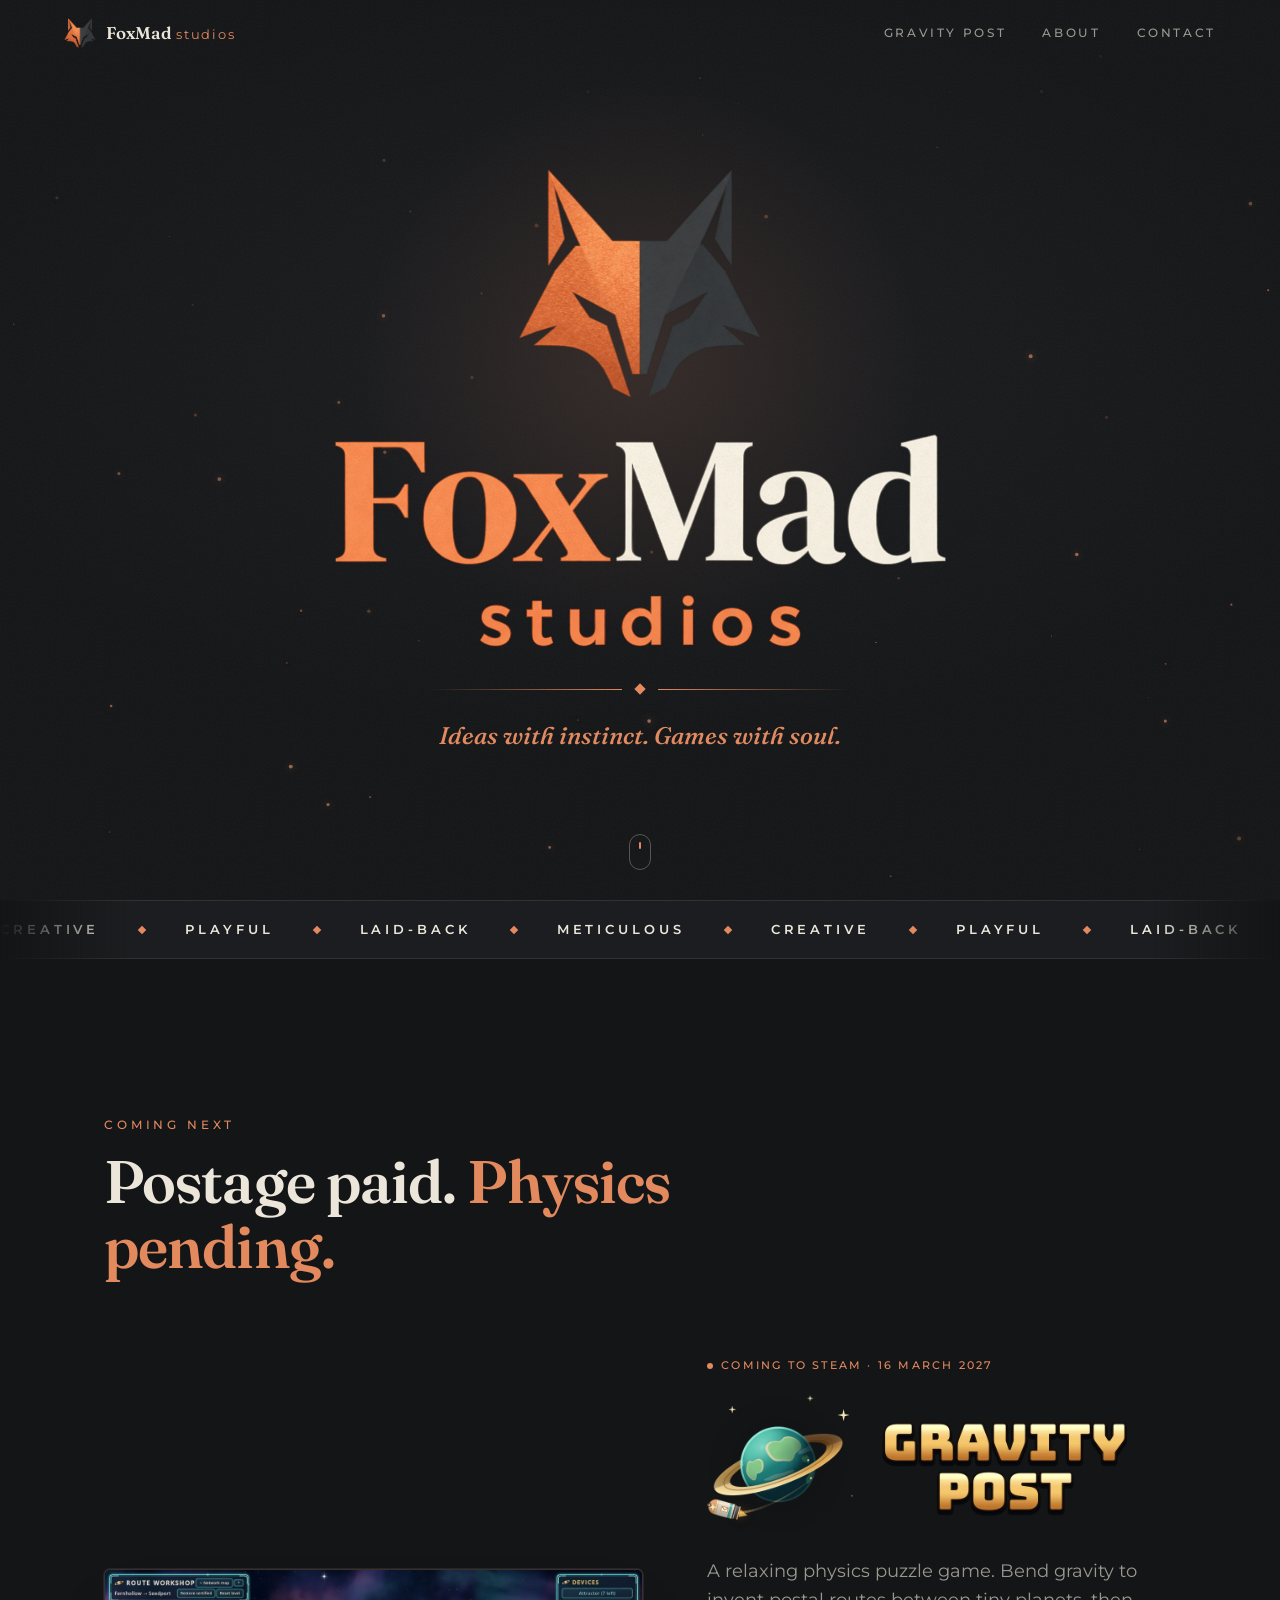
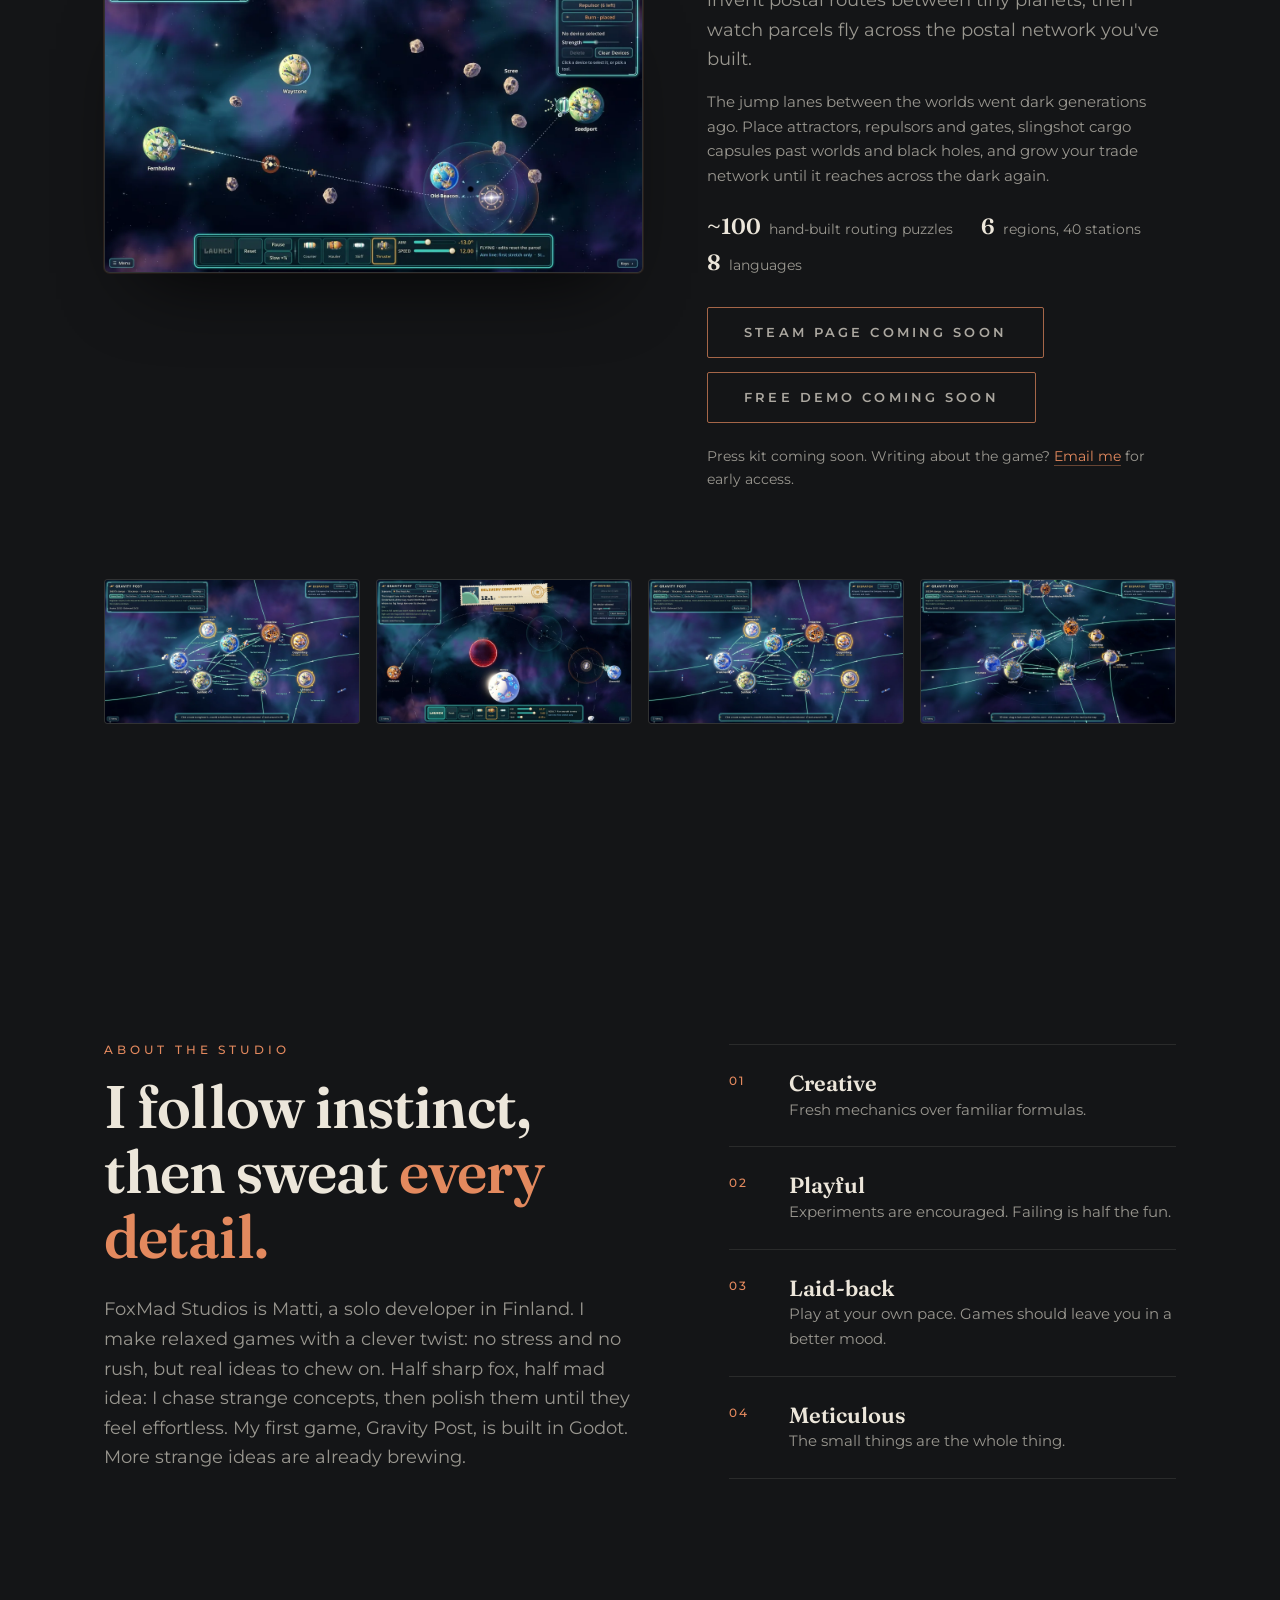
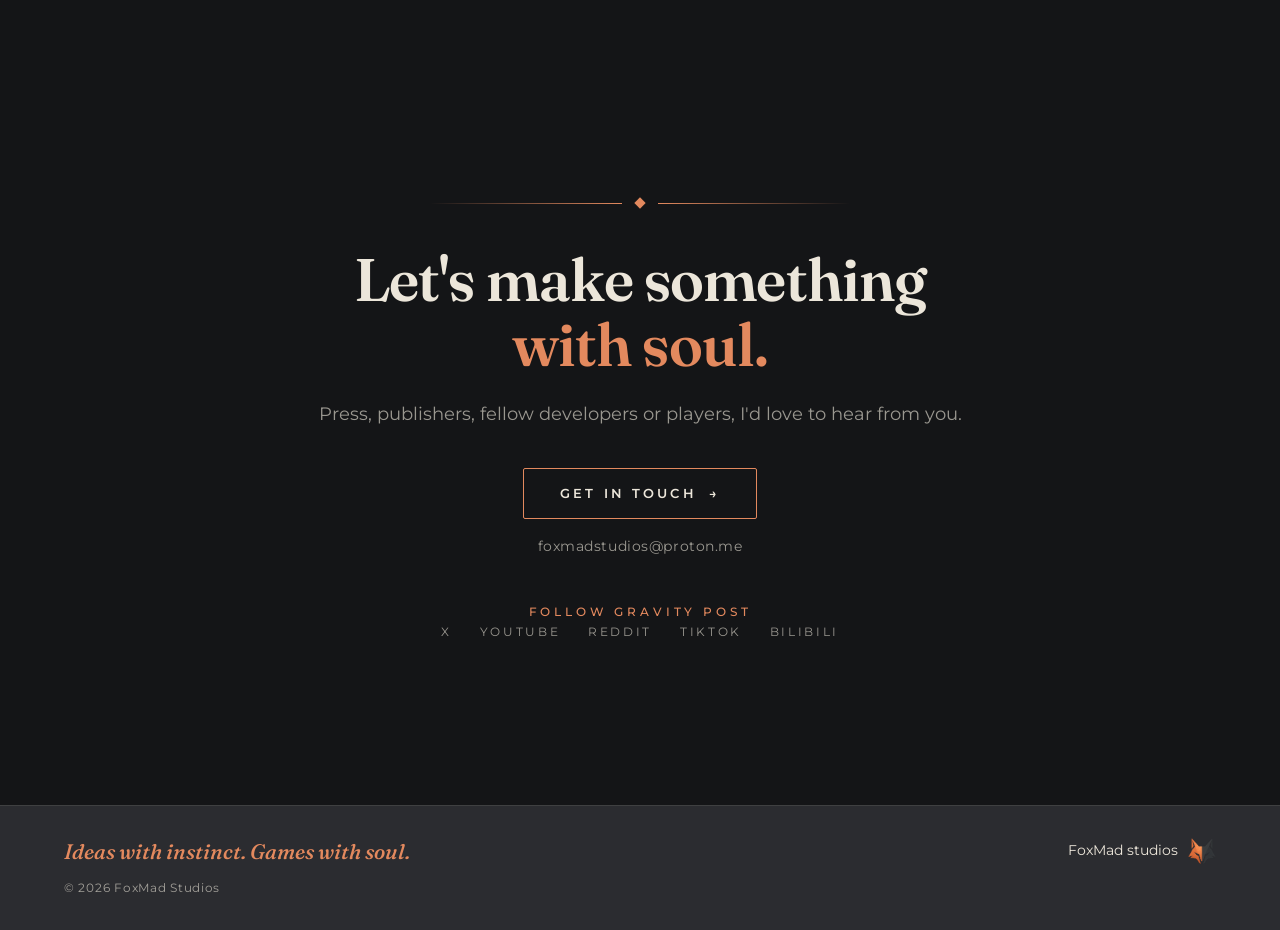
==== commit cd733ec1: "Studio About: solo dev voice, relaxed games with a clever twist Tagline 'Games with soul', values Cr" ====
--- a/index.html
+++ b/index.html
@@ -4,9 +4,9 @@
   <meta charset="utf-8">
   <meta name="viewport" content="width=device-width, initial-scale=1">
   <title>FoxMad Studios</title>
-  <meta name="description" content="FoxMad Studios is an independent game studio in Finland. Our first game, Gravity Post, is coming to Steam on 16 March 2027.">
+  <meta name="description" content="FoxMad Studios is Matti, a solo developer in Finland making relaxed games with a clever twist. The first game, Gravity Post, is coming to Steam on 16 March 2027.">
   <meta property="og:title" content="FoxMad Studios">
-  <meta property="og:description" content="Ideas with instinct. Stories with soul. Gravity Post, a relaxing physics puzzle game, is coming to Steam on 16 March 2027.">
+  <meta property="og:description" content="Ideas with instinct. Games with soul. Gravity Post, a relaxing physics puzzle game, is coming to Steam on 16 March 2027.">
   <meta name="theme-color" content="#141517">
   <link rel="icon" href="assets/icons/favicon-64.png" type="image/png">
   <link rel="apple-touch-icon" href="assets/icons/apple-touch-icon.png">
@@ -51,25 +51,25 @@
           <span class="logo logo--studios wordmark__sub" aria-hidden="true"></span>
         </h1>
         <div class="divider" aria-hidden="true"><span></span><i></i><span></span></div>
-        <p class="hero__tagline">Ideas with instinct. Stories with soul.</p>
+        <p class="hero__tagline">Ideas with instinct. Games with soul.</p>
       </div>
       <a href="#gravity-post" class="hero__cue" aria-label="Scroll to Gravity Post"><span></span></a>
     </section>
 
     <!-- VALUES MARQUEE -->
-    <div class="marquee" aria-label="Our values: Creative, Bold, Laid-back, Meticulous">
+    <div class="marquee" aria-label="Studio values: Creative, Playful, Laid-back, Meticulous">
       <div class="marquee__track" aria-hidden="true">
-        <span>Creative</span><i></i><span>Bold</span><i></i><span>Laid-back</span><i></i><span>Meticulous</span><i></i>
-        <span>Creative</span><i></i><span>Bold</span><i></i><span>Laid-back</span><i></i><span>Meticulous</span><i></i>
-        <span>Creative</span><i></i><span>Bold</span><i></i><span>Laid-back</span><i></i><span>Meticulous</span><i></i>
-        <span>Creative</span><i></i><span>Bold</span><i></i><span>Laid-back</span><i></i><span>Meticulous</span><i></i>
+        <span>Creative</span><i></i><span>Playful</span><i></i><span>Laid-back</span><i></i><span>Meticulous</span><i></i>
+        <span>Creative</span><i></i><span>Playful</span><i></i><span>Laid-back</span><i></i><span>Meticulous</span><i></i>
+        <span>Creative</span><i></i><span>Playful</span><i></i><span>Laid-back</span><i></i><span>Meticulous</span><i></i>
+        <span>Creative</span><i></i><span>Playful</span><i></i><span>Laid-back</span><i></i><span>Meticulous</span><i></i>
       </div>
     </div>
 
     <!-- GRAVITY POST -->
     <section class="section feature" id="gravity-post">
       <header class="section__head reveal">
-        <p class="eyebrow">Our upcoming game</p>
+        <p class="eyebrow">Coming next</p>
         <h2>Postage paid. <span class="copper">Physics pending.</span></h2>
       </header>
 
@@ -97,7 +97,7 @@
           </div>
           <!-- Press kit goes public with the Steam page. Then swap for:
                <p class="feature__press">Writing about the game? <a href="https://foxmadstudios.itch.io/gravity-post-press-kit">Open the press kit</a></p> -->
-          <p class="feature__press">Press kit coming soon. Writing about the game? <a href="mailto:foxmadstudios@proton.me">Email us</a> for early access.</p>
+          <p class="feature__press">Press kit coming soon. Writing about the game? <a href="mailto:foxmadstudios@proton.me">Email me</a> for early access.</p>
         </div>
       </div>
 
@@ -113,12 +113,12 @@
     <section class="section about" id="about">
       <div class="about__statement reveal">
         <p class="eyebrow">About the studio</p>
-        <h2>We follow instinct, then sweat <span class="copper">every detail.</span></h2>
-        <p class="lead">FoxMad Studios is an independent game studio in Finland making feel-good, laid-back games: the kind you put on to unwind, not to be stressed by. Half sharp fox, half mad idea: we chase strange concepts and then polish them until they feel effortless. Our first game, Gravity Post, is built in Godot, with everything from the puzzles to the music made in-house.</p>
+        <h2>I follow instinct, then sweat <span class="copper">every detail.</span></h2>
+        <p class="lead">FoxMad Studios is Matti, a solo developer in Finland. I make relaxed games with a clever twist: no stress and no rush, but real ideas to chew on. Half sharp fox, half mad idea: I chase strange concepts, then polish them until they feel effortless. My first game, Gravity Post, is built in Godot. More strange ideas are already brewing.</p>
       </div>
       <ul class="values">
         <li class="reveal" style="--d:0ms"><span class="values__n">01</span><h3>Creative</h3><p>Fresh mechanics over familiar formulas.</p></li>
-        <li class="reveal" style="--d:100ms"><span class="values__n">02</span><h3>Bold</h3><p>We commit to ideas others would play safe with.</p></li>
+        <li class="reveal" style="--d:100ms"><span class="values__n">02</span><h3>Playful</h3><p>Experiments are encouraged. Failing is half the fun.</p></li>
         <li class="reveal" style="--d:200ms"><span class="values__n">03</span><h3>Laid-back</h3><p>Play at your own pace. Games should leave you in a better mood.</p></li>
         <li class="reveal" style="--d:300ms"><span class="values__n">04</span><h3>Meticulous</h3><p>The small things are the whole thing.</p></li>
       </ul>
@@ -129,7 +129,7 @@
       <div class="contact__inner reveal">
         <div class="divider divider--static" aria-hidden="true"><span></span><i></i><span></span></div>
         <h2>Let's make something <span class="copper">with soul.</span></h2>
-        <p class="lead">Press, publishers, fellow developers or players, we'd love to hear from you.</p>
+        <p class="lead">Press, publishers, fellow developers or players, I'd love to hear from you.</p>
         <a class="btn" href="mailto:foxmadstudios@proton.me">Get in touch</a>
         <p class="contact__email">foxmadstudios@proton.me</p>
         <p class="eyebrow socials__label">Follow Gravity Post</p>
@@ -145,7 +145,7 @@
   </main>
 
   <footer class="footer">
-    <p class="footer__tag">Ideas with instinct. Stories with soul.</p>
+    <p class="footer__tag">Ideas with instinct. Games with soul.</p>
     <p class="footer__brand">
       <span>FoxMad studios</span>
       <span class="logo logo--fox" aria-hidden="true"></span>
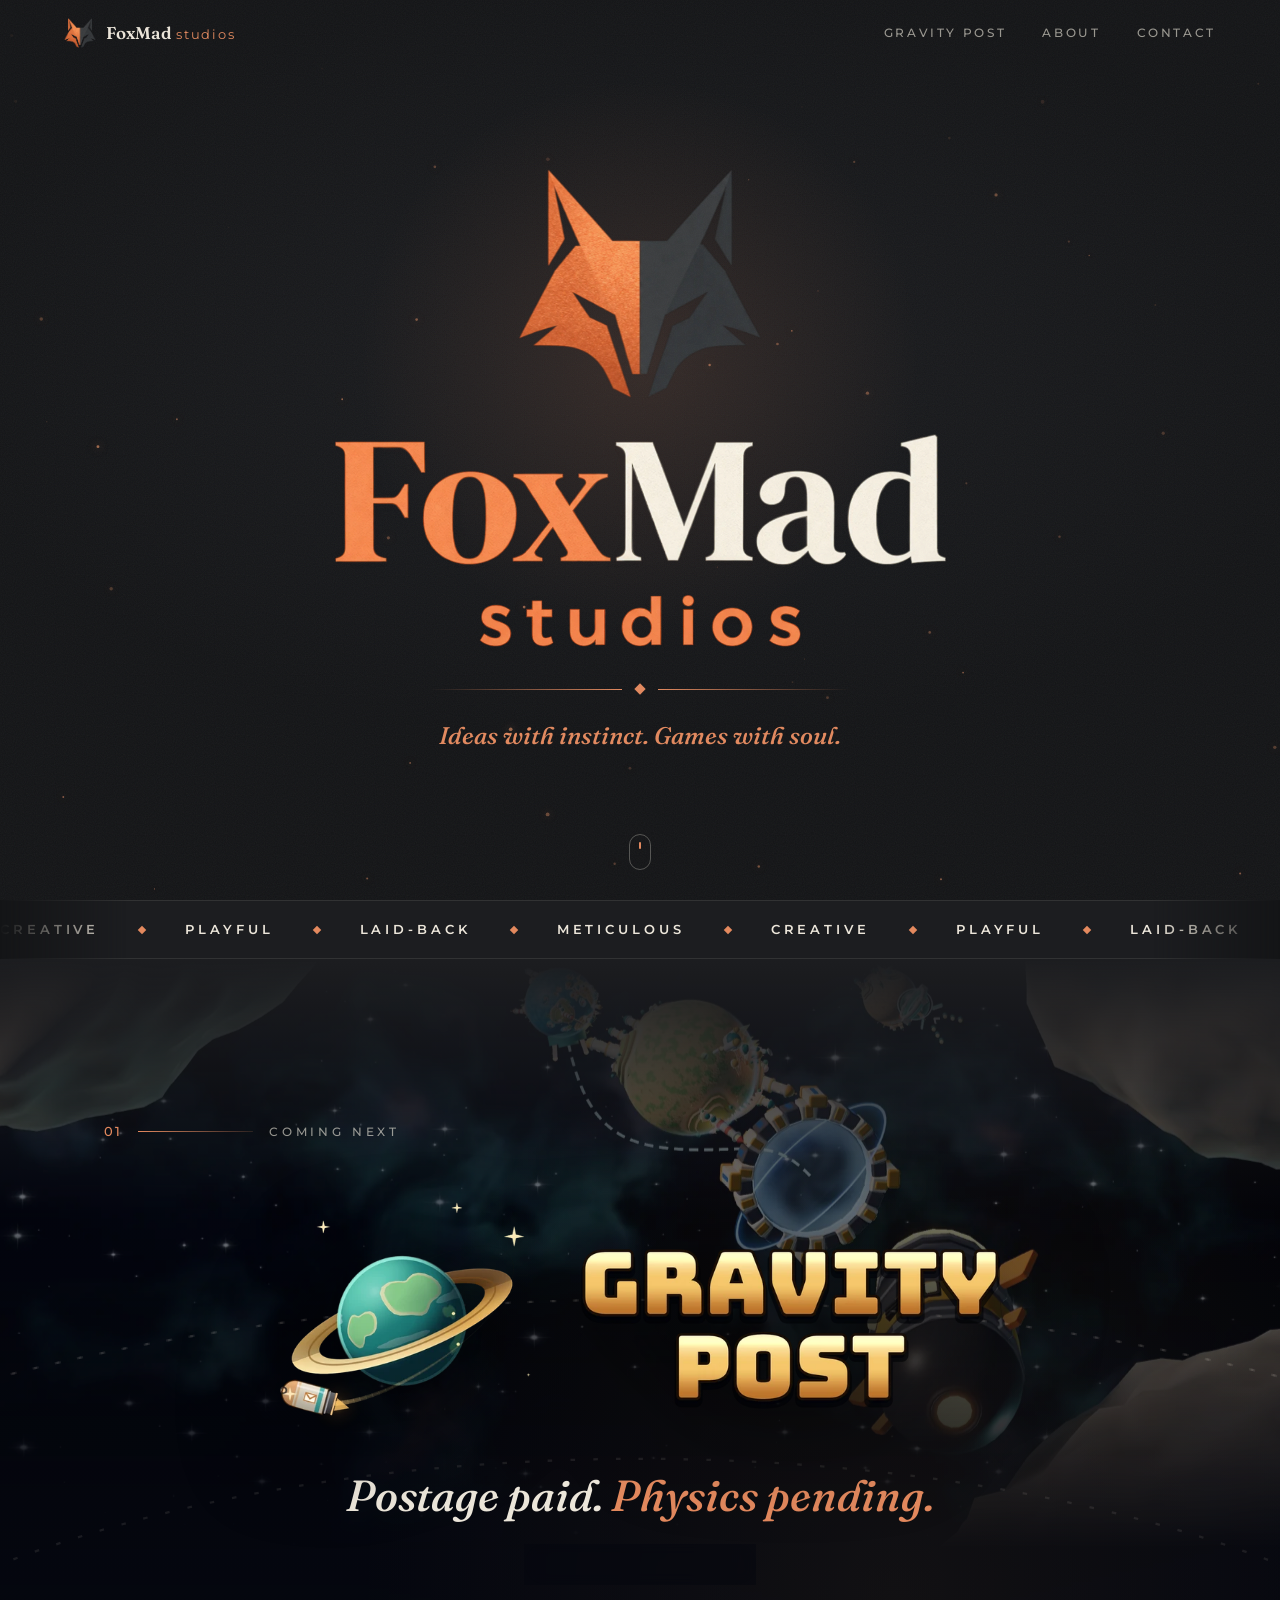
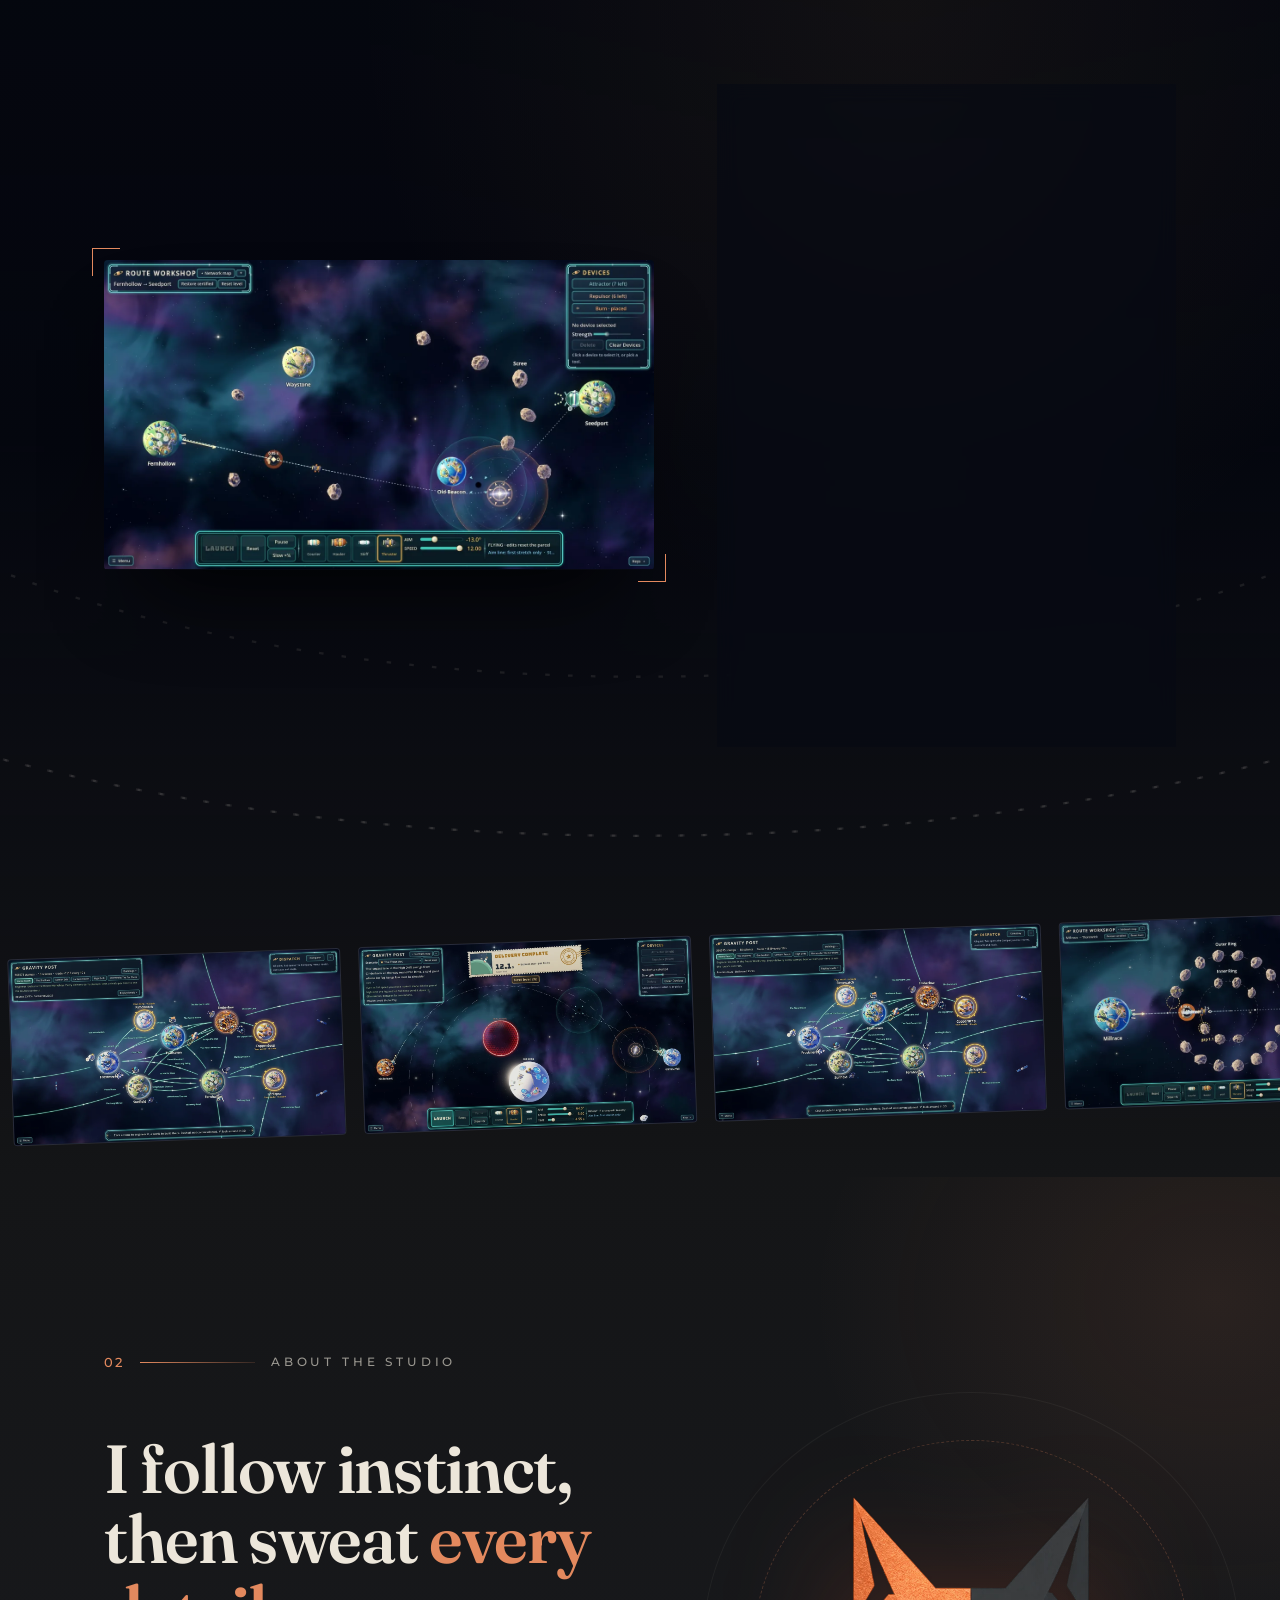
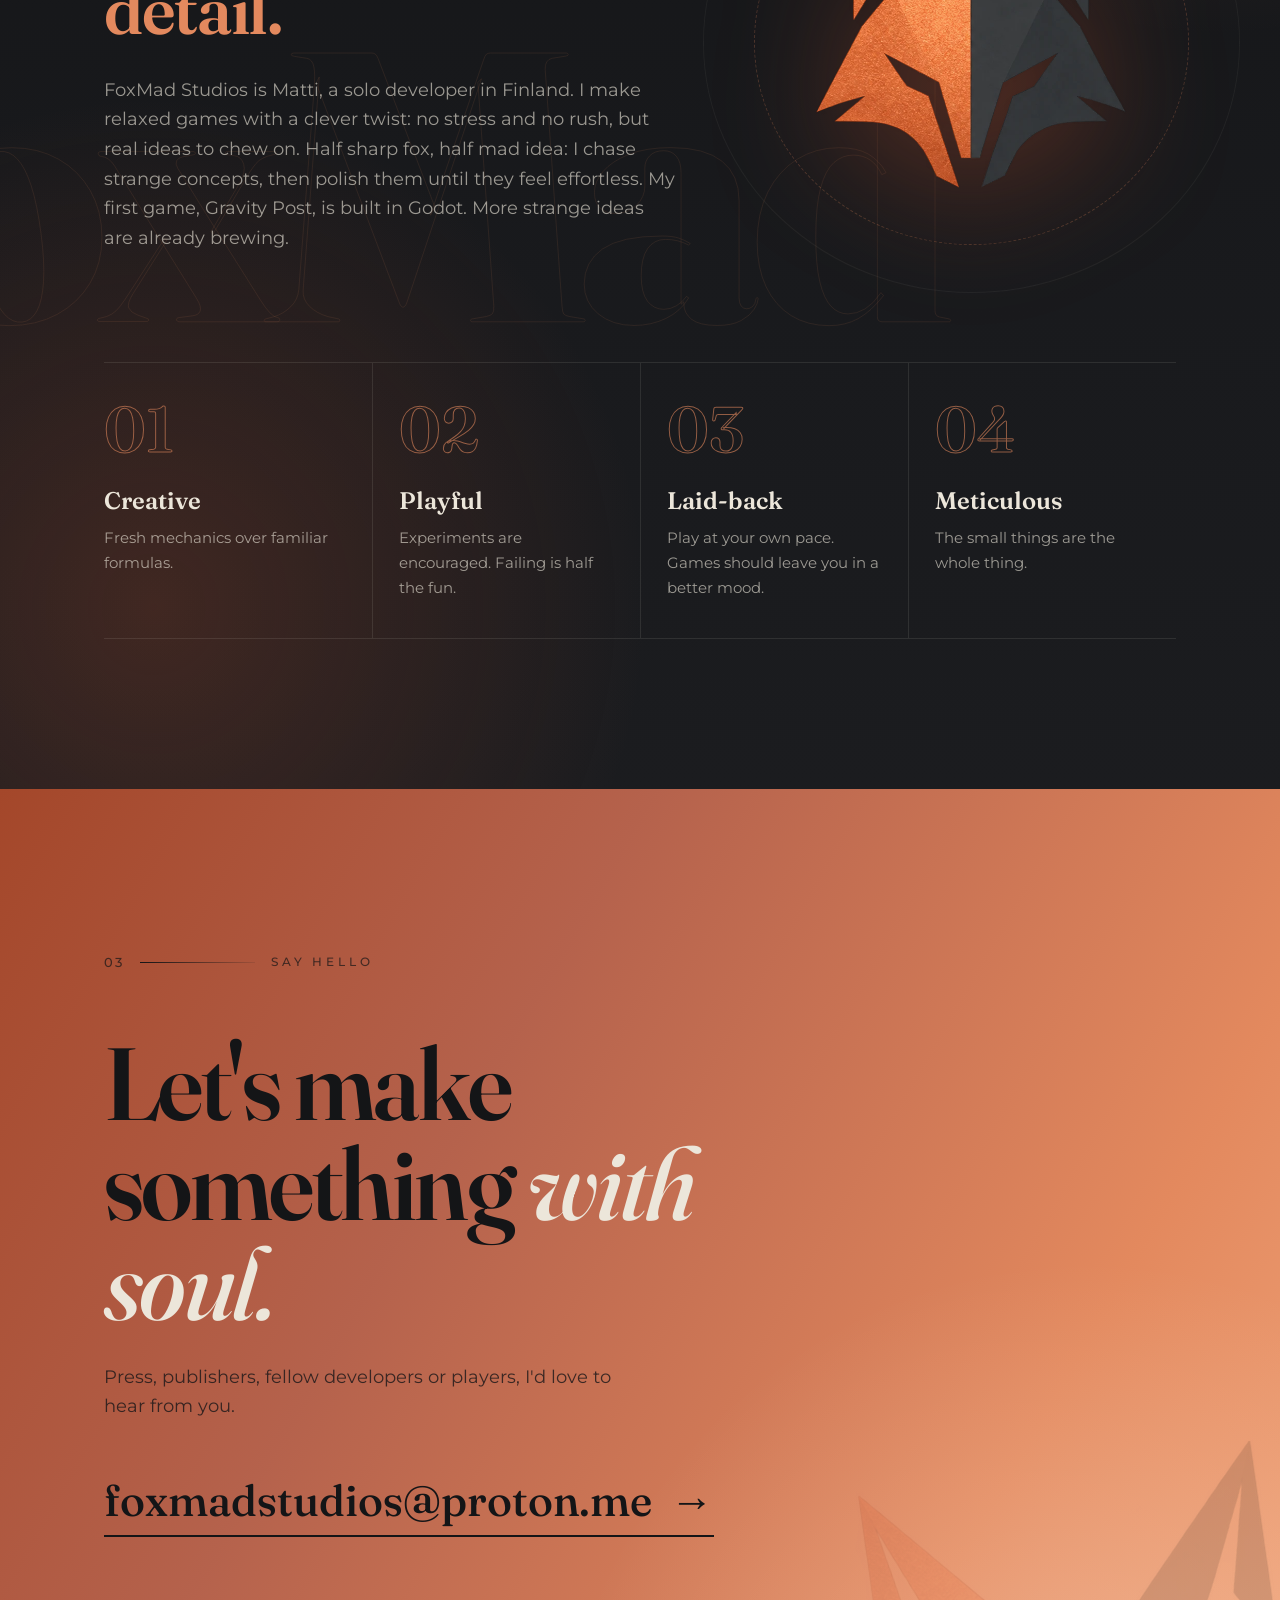
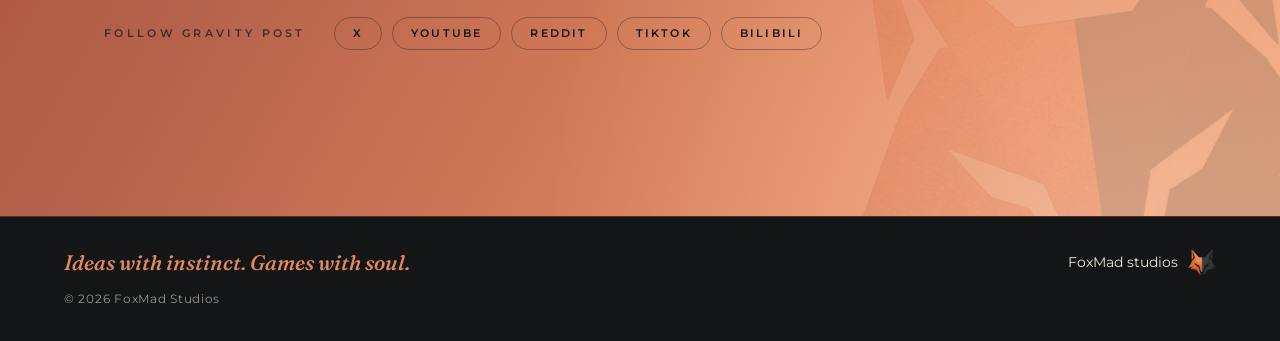
==== commit 8c14e8b6: "Richer sections below the hero Gravity Post: full-bleed space scene with parallax, big logo, slogan," ====
--- a/index.html
+++ b/index.html
@@ -19,6 +19,7 @@
 </head>
 <body>
   <div class="progress" aria-hidden="true"></div>
+  <div class="gridlines" aria-hidden="true"><span></span><span></span><span></span><span></span><span></span></div>
 
   <header class="nav" id="nav">
     <a href="#top" class="nav__brand" aria-label="FoxMad Studios, back to top">
@@ -67,80 +68,128 @@
     </div>
 
     <!-- GRAVITY POST -->
-    <section class="section feature" id="gravity-post">
-      <header class="section__head reveal">
-        <p class="eyebrow">Coming next</p>
-        <h2>Postage paid. <span class="copper">Physics pending.</span></h2>
-      </header>
-
-      <div class="feature__grid">
-        <div class="feature__media reveal">
-          <video class="feature__clip" src="assets/gravity-post/slingshot-clip.mp4" poster="assets/gravity-post/slingshot.webp" autoplay muted loop playsinline preload="metadata" aria-label="Gameplay: a parcel capsule slingshots around a planet"></video>
-        </div>
-        <div class="feature__body reveal" style="--d:120ms">
-          <span class="tag">Coming to Steam · 16 March 2027</span>
-          <h3 class="feature__logo"><img src="assets/gravity-post/logo.webp" alt="Gravity Post" width="1000" height="330"></h3>
-          <p class="lead">A relaxing physics puzzle game. Bend gravity to invent postal routes between tiny planets, then watch parcels fly across the postal network you've built.</p>
-          <p class="feature__story">The jump lanes between the worlds went dark generations ago. Place attractors, repulsors and gates, slingshot cargo capsules past worlds and black holes, and grow your trade network until it reaches across the dark again.</p>
-          <ul class="feature__facts">
-            <li><strong>~100</strong> hand-built routing puzzles</li>
-            <li><strong>6</strong> regions, 40 stations</li>
-            <li><strong>8</strong> languages</li>
+    <section class="gp" id="gravity-post">
+      <div class="gp__bg" aria-hidden="true">
+        <picture>
+          <source media="(max-width: 700px)" srcset="assets/gravity-post/space-narrow.webp">
+          <img src="assets/gravity-post/space-wide.webp" alt="" width="2880" height="930">
+        </picture>
+      </div>
+      <svg class="gp__orbits" viewBox="0 0 1200 800" preserveAspectRatio="xMidYMid slice" aria-hidden="true">
+        <ellipse cx="600" cy="400" rx="560" ry="250"/>
+        <ellipse cx="600" cy="400" rx="420" ry="180"/>
+        <path id="gp-orbit" d="M40 400 A560 250 0 1 1 1160 400 A560 250 0 1 1 40 400"/>
+        <g class="gp__parcel"><rect x="-9" y="-6" width="18" height="12" rx="2"/><path d="M-9 -5.5 L0 1 L9 -5.5"/>
+          <animateMotion dur="26s" repeatCount="indefinite" rotate="auto"><mpath href="#gp-orbit"/></animateMotion></g>
+      </svg>
+
+      <div class="gp__inner">
+        <header class="index reveal">
+          <span class="index__n">01</span><span class="index__line"></span><span class="index__t">Coming next</span>
+        </header>
+
+        <div class="gp__hero">
+          <h2 class="gp__logo reveal"><img src="assets/gravity-post/logo.webp" alt="Gravity Post" width="1000" height="330"></h2>
+          <p class="gp__slogan reveal" style="--d:120ms">Postage paid. <span class="copper">Physics pending.</span></p>
+          <p class="gp__date reveal" style="--d:200ms"><span class="tag">Steam</span> 16.03.2027</p>
+        </div>
+
+        <div class="gp__grid">
+          <div class="gp__media reveal">
+            <video class="gp__clip" src="assets/gravity-post/slingshot-clip.mp4" poster="assets/gravity-post/slingshot.webp" autoplay muted loop playsinline preload="metadata" aria-label="Gameplay: a parcel capsule slingshots around a planet"></video>
+            <span class="gp__corner gp__corner--tl"></span><span class="gp__corner gp__corner--br"></span>
+          </div>
+          <div class="gp__body reveal" style="--d:120ms">
+            <p class="lead">A relaxing physics puzzle game. Bend gravity to invent postal routes between tiny planets, then watch parcels fly across the postal network you've built.</p>
+            <p class="gp__story">The jump lanes between the worlds went dark generations ago. Place attractors, repulsors and gates, slingshot cargo capsules past worlds and black holes, and grow your trade network until it reaches across the dark again.</p>
+            <dl class="gp__facts">
+              <div><dt>Puzzles</dt><dd data-count="100">~100</dd></div>
+              <div><dt>Regions</dt><dd data-count="6">6</dd></div>
+              <div><dt>Stations</dt><dd data-count="40">40</dd></div>
+              <div><dt>Languages</dt><dd data-count="8">8</dd></div>
+            </dl>
+            <div class="gp__btns">
+              <!-- Steam store page is waiting for Valve's review. When it is public, swap this span for:
+                   <a class="btn" href="https://store.steampowered.com/app/5598990/">Wishlist on Steam</a> -->
+              <span class="btn btn--soon" aria-disabled="true">Steam page coming soon</span>
+              <!-- itch.io demo goes public after the Steam page. Then swap for:
+                   <a class="btn btn--ghost" href="https://foxmadstudios.itch.io/gravity-post">Play the demo on itch.io</a> -->
+              <span class="btn btn--ghost btn--soon" aria-disabled="true">Free demo coming soon</span>
+            </div>
+            <!-- Press kit goes public with the Steam page. Then swap for:
+                 <p class="gp__press">Writing about the game? <a href="https://foxmadstudios.itch.io/gravity-post-press-kit">Open the press kit</a></p> -->
+            <p class="gp__press">Press kit coming soon. Writing about the game? <a href="mailto:foxmadstudios@proton.me">Email me</a> for early access.</p>
+          </div>
+        </div>
+      </div>
+
+      <!-- Filmstrip: the list is doubled so the loop is seamless; the copy is hidden from screen readers -->
+      <div class="strip" aria-label="Screenshots">
+        <ul class="strip__track">
+          <li><img src="assets/gravity-post/network_map.webp" alt="The postal network map with routes between planets" loading="lazy" width="1280" height="720"></li>
+          <li><img src="assets/gravity-post/delivered_frost_arc.webp" alt="A parcel delivered along a frosty slingshot arc" loading="lazy" width="1280" height="720"></li>
+          <li><video src="assets/gravity-post/network-clip.mp4" poster="assets/gravity-post/network_map.webp" autoplay muted loop playsinline preload="metadata" aria-label="Parcels travelling across the postal network"></video></li>
+          <li><img src="assets/gravity-post/asteroid_rings.webp" alt="Routing a capsule through asteroid rings" loading="lazy" width="960" height="540"></li>
+          <li><img src="assets/gravity-post/contract_won.webp" alt="A contract won screen" loading="lazy" width="960" height="540"></li>
+          <li><img src="assets/gravity-post/network_3d.webp" alt="The 3D network map tilted like a model" loading="lazy" width="1280" height="720"></li>
+          <li><img src="assets/gravity-post/company.webp" alt="The Gravity Post Company overview" loading="lazy" width="960" height="540"></li>
+        </ul>
+        <ul class="strip__track" aria-hidden="true">
+          <li><img src="assets/gravity-post/network_map.webp" alt="" loading="lazy" width="1280" height="720"></li>
+          <li><img src="assets/gravity-post/delivered_frost_arc.webp" alt="" loading="lazy" width="1280" height="720"></li>
+          <li><img src="assets/gravity-post/slingshot.webp" alt="" loading="lazy" width="1280" height="720"></li>
+          <li><img src="assets/gravity-post/asteroid_rings.webp" alt="" loading="lazy" width="960" height="540"></li>
+          <li><img src="assets/gravity-post/contract_won.webp" alt="" loading="lazy" width="960" height="540"></li>
+          <li><img src="assets/gravity-post/network_3d.webp" alt="" loading="lazy" width="1280" height="720"></li>
+          <li><img src="assets/gravity-post/company.webp" alt="" loading="lazy" width="960" height="540"></li>
+        </ul>
+      </div>
+    </section>
+
+    <!-- ABOUT -->
+    <section class="about" id="about">
+      <div class="about__ghost" aria-hidden="true"><span>FoxMad</span></div>
+      <div class="about__inner">
+        <header class="index reveal">
+          <span class="index__n">02</span><span class="index__line"></span><span class="index__t">About the studio</span>
+        </header>
+        <div class="about__grid">
+          <div class="about__statement reveal">
+            <h2>I follow instinct, then sweat <span class="copper">every detail.</span></h2>
+            <p class="lead">FoxMad Studios is Matti, a solo developer in Finland. I make relaxed games with a clever twist: no stress and no rush, but real ideas to chew on. Half sharp fox, half mad idea: I chase strange concepts, then polish them until they feel effortless. My first game, Gravity Post, is built in Godot. More strange ideas are already brewing.</p>
+          </div>
+          <div class="about__fox reveal" style="--d:150ms" aria-hidden="true"><span class="logo logo--fox"></span></div>
+        </div>
+        <ul class="values">
+          <li class="reveal" style="--d:0ms"><span class="values__n">01</span><h3>Creative</h3><p>Fresh mechanics over familiar formulas.</p></li>
+          <li class="reveal" style="--d:100ms"><span class="values__n">02</span><h3>Playful</h3><p>Experiments are encouraged. Failing is half the fun.</p></li>
+          <li class="reveal" style="--d:200ms"><span class="values__n">03</span><h3>Laid-back</h3><p>Play at your own pace. Games should leave you in a better mood.</p></li>
+          <li class="reveal" style="--d:300ms"><span class="values__n">04</span><h3>Meticulous</h3><p>The small things are the whole thing.</p></li>
+        </ul>
+      </div>
+    </section>
+
+    <!-- CONTACT -->
+    <section class="contact" id="contact">
+      <div class="contact__inner">
+        <header class="index index--light reveal">
+          <span class="index__n">03</span><span class="index__line"></span><span class="index__t">Say hello</span>
+        </header>
+        <h2 class="contact__title reveal">Let's make something <em>with soul.</em></h2>
+        <p class="contact__lead reveal" style="--d:100ms">Press, publishers, fellow developers or players, I'd love to hear from you.</p>
+        <a class="contact__mail reveal" style="--d:180ms" href="mailto:foxmadstudios@proton.me"><span>foxmadstudios@proton.me</span><i aria-hidden="true">→</i></a>
+        <div class="contact__follow reveal" style="--d:260ms">
+          <p class="contact__label">Follow Gravity Post</p>
+          <ul class="socials">
+            <li><a href="https://x.com/GravityPostGame" rel="noopener">X</a></li>
+            <li><a href="https://www.youtube.com/@GravityPostGame" rel="noopener">YouTube</a></li>
+            <li><a href="https://www.reddit.com/user/GravityPostGame/" rel="noopener">Reddit</a></li>
+            <li><a href="https://www.tiktok.com/@gravitypostgame" rel="noopener">TikTok</a></li>
+            <li><a href="https://space.bilibili.com/3747584128584624" rel="noopener" lang="zh-CN">Bilibili</a></li>
           </ul>
-          <div class="feature__btns">
-            <!-- Steam store page is waiting for Valve's review. When it is public, swap this span for:
-                 <a class="btn" href="https://store.steampowered.com/app/5598990/">Wishlist on Steam</a> -->
-            <span class="btn btn--soon" aria-disabled="true">Steam page coming soon</span>
-            <!-- itch.io demo goes public after the Steam page. Then swap for:
-                 <a class="btn btn--ghost" href="https://foxmadstudios.itch.io/gravity-post">Play the demo on itch.io</a> -->
-            <span class="btn btn--ghost btn--soon" aria-disabled="true">Free demo coming soon</span>
-          </div>
-          <!-- Press kit goes public with the Steam page. Then swap for:
-               <p class="feature__press">Writing about the game? <a href="https://foxmadstudios.itch.io/gravity-post-press-kit">Open the press kit</a></p> -->
-          <p class="feature__press">Press kit coming soon. Writing about the game? <a href="mailto:foxmadstudios@proton.me">Email me</a> for early access.</p>
-        </div>
-      </div>
-
-      <ul class="shots">
-        <li class="reveal" style="--d:0ms"><img src="assets/gravity-post/network_map.webp" alt="The postal network map with routes between planets" loading="lazy" width="1280" height="720"></li>
-        <li class="reveal" style="--d:100ms"><img src="assets/gravity-post/delivered_frost_arc.webp" alt="A parcel delivered along a frosty slingshot arc" loading="lazy" width="1280" height="720"></li>
-        <li class="reveal" style="--d:200ms"><video src="assets/gravity-post/network-clip.mp4" poster="assets/gravity-post/network_map.webp" autoplay muted loop playsinline preload="metadata" aria-label="Parcels travelling across the postal network"></video></li>
-        <li class="reveal" style="--d:300ms"><img src="assets/gravity-post/network_3d.webp" alt="The 3D network map tilted like a model" loading="lazy" width="1280" height="720"></li>
-      </ul>
-    </section>
-
-    <!-- ABOUT -->
-    <section class="section about" id="about">
-      <div class="about__statement reveal">
-        <p class="eyebrow">About the studio</p>
-        <h2>I follow instinct, then sweat <span class="copper">every detail.</span></h2>
-        <p class="lead">FoxMad Studios is Matti, a solo developer in Finland. I make relaxed games with a clever twist: no stress and no rush, but real ideas to chew on. Half sharp fox, half mad idea: I chase strange concepts, then polish them until they feel effortless. My first game, Gravity Post, is built in Godot. More strange ideas are already brewing.</p>
-      </div>
-      <ul class="values">
-        <li class="reveal" style="--d:0ms"><span class="values__n">01</span><h3>Creative</h3><p>Fresh mechanics over familiar formulas.</p></li>
-        <li class="reveal" style="--d:100ms"><span class="values__n">02</span><h3>Playful</h3><p>Experiments are encouraged. Failing is half the fun.</p></li>
-        <li class="reveal" style="--d:200ms"><span class="values__n">03</span><h3>Laid-back</h3><p>Play at your own pace. Games should leave you in a better mood.</p></li>
-        <li class="reveal" style="--d:300ms"><span class="values__n">04</span><h3>Meticulous</h3><p>The small things are the whole thing.</p></li>
-      </ul>
-    </section>
-
-    <!-- CONTACT -->
-    <section class="section contact" id="contact">
-      <div class="contact__inner reveal">
-        <div class="divider divider--static" aria-hidden="true"><span></span><i></i><span></span></div>
-        <h2>Let's make something <span class="copper">with soul.</span></h2>
-        <p class="lead">Press, publishers, fellow developers or players, I'd love to hear from you.</p>
-        <a class="btn" href="mailto:foxmadstudios@proton.me">Get in touch</a>
-        <p class="contact__email">foxmadstudios@proton.me</p>
-        <p class="eyebrow socials__label">Follow Gravity Post</p>
-        <ul class="socials">
-          <li><a href="https://x.com/GravityPostGame" rel="noopener">X</a></li>
-          <li><a href="https://www.youtube.com/@GravityPostGame" rel="noopener">YouTube</a></li>
-          <li><a href="https://www.reddit.com/user/GravityPostGame/" rel="noopener">Reddit</a></li>
-          <li><a href="https://www.tiktok.com/@gravitypostgame" rel="noopener">TikTok</a></li>
-          <li><a href="https://space.bilibili.com/3747584128584624" rel="noopener" lang="zh-CN">Bilibili</a></li>
-        </ul>
-      </div>
+        </div>
+      </div>
+      <span class="contact__fox logo logo--fox" aria-hidden="true"></span>
     </section>
   </main>
 
--- a/styles.css
+++ b/styles.css
@@ -180,33 +180,25 @@
   font: 600 clamp(34px, 5vw, 60px)/1.08 var(--f-display); letter-spacing: -.015em; max-width: 18ch;
 }
 
-/* ===== Gravity Post feature ===== */
-.feature__grid { display: grid; grid-template-columns: 1.15fr 1fr; gap: clamp(32px, 5vw, 64px); align-items: center; }
-.feature__media {
-  position: relative; border-radius: 6px; overflow: hidden; border: 1px solid var(--line);
-  box-shadow: 0 40px 80px -40px rgba(0,0,0,.9), 0 0 0 1px rgba(227,137,94,.12);
-  background: var(--charcoal);
-}
-.feature__clip { display: block; width: 100%; height: auto; aspect-ratio: 16 / 9; object-fit: cover; }
-.feature__logo { margin: 18px 0 22px; }
-.feature__logo img { display: block; width: min(100%, 420px); height: auto; }
-.feature__story { color: var(--muted); font-size: 15px; margin-top: 16px; max-width: 56ch; }
-.feature__facts { list-style: none; display: flex; flex-wrap: wrap; gap: 10px 28px; padding: 0; margin: 26px 0 30px; color: var(--muted); font-size: 14px; }
-.feature__facts strong { font: 600 22px/1 var(--f-display); color: var(--cream); margin-right: 4px; }
-.feature__btns { display: flex; flex-wrap: wrap; gap: 14px; }
-.feature__press { margin-top: 22px; font-size: 14px; color: var(--muted); }
-.feature__press a { color: var(--copper); border-bottom: 1px solid rgba(227,137,94,.4); }
-.feature__press a:hover { color: var(--copper-hi); }
-
-.btn--ghost { border-color: rgba(236,230,218,.3); }
-.btn--soon { cursor: default; opacity: .7; }
-.btn.btn--soon::after { content: none; }
-.btn.btn--soon:hover::before { transform: scaleX(0); }
-
-.shots { list-style: none; padding: 0; margin: clamp(48px, 7vw, 88px) 0 0; display: grid; grid-template-columns: repeat(4, 1fr); gap: 16px; }
-.shots li { border-radius: 4px; overflow: hidden; border: 1px solid var(--line); background: var(--charcoal); }
-.shots img, .shots video { display: block; width: 100%; height: 100%; aspect-ratio: 16 / 9; object-fit: cover; transition: transform .8s var(--ease-out); }
-.shots li:hover img, .shots li:hover video { transform: scale(1.04); }
+/* ===== Shared: section index ("01 —— Coming next") ===== */
+.index { display: flex; align-items: center; gap: 16px; margin-bottom: clamp(36px, 6vw, 64px); }
+.index__n { font: 500 13px/1 var(--f-sans); letter-spacing: .14em; color: var(--copper); }
+.index__line { flex: 0 0 clamp(48px, 9vw, 120px); height: 1px; background: linear-gradient(90deg, var(--copper), rgba(227,137,94,.15)); transform-origin: left; }
+.index__t { font: 500 12px/1 var(--f-sans); letter-spacing: .32em; text-transform: uppercase; color: var(--muted); }
+.js .index.reveal .index__line { transform: scaleX(0); transition: transform 1.2s var(--ease-out) .25s; }
+.js .index.reveal.in .index__line { transform: scaleX(1); }
+.index--light .index__n, .index--light .index__t { color: rgba(20,21,23,.7); }
+.index--light .index__line { background: linear-gradient(90deg, var(--ink), rgba(20,21,23,.1)); }
+
+/* ===== Faint full-page grid lines ===== */
+.gridlines {
+  position: fixed; inset: 0; z-index: 0; pointer-events: none;
+  display: grid; grid-template-columns: repeat(4, 1fr); padding-inline: var(--gutter);
+}
+.gridlines span { border-left: 1px solid rgba(236,230,218,.035); }
+.gridlines span:last-child { border-right: 1px solid rgba(236,230,218,.035); }
+.gridlines span:nth-child(5) { display: none; }
+main, .footer { position: relative; z-index: 1; }
 
 .tag {
   display: inline-flex; align-items: center; gap: 8px;
@@ -215,25 +207,130 @@
 .tag::before { content: ""; width: 6px; height: 6px; border-radius: 50%; background: var(--copper); animation: blink 2s ease-in-out infinite; }
 @keyframes blink { 50% { opacity: .25; } }
 
-/* ===== About ===== */
-.about { display: grid; grid-template-columns: 1.2fr 1fr; gap: clamp(40px, 7vw, 100px); align-items: start; }
-.about__statement h2 { margin-bottom: 26px; }
-.values { list-style: none; margin: 0; padding: 0; border-top: 1px solid var(--line); }
-.values li {
-  display: grid; grid-template-columns: 48px 1fr; column-gap: 12px;
-  padding: 24px 0; border-bottom: 1px solid var(--line);
-}
-.values__n { grid-row: span 2; font: 500 12px/2 var(--f-sans); letter-spacing: .12em; color: var(--copper); }
-.values h3 { font: 600 22px/1.3 var(--f-display); transition: color .3s, transform .5s var(--ease-out); }
+/* ===== Gravity Post: full-bleed space scene ===== */
+.gp { position: relative; overflow: hidden; isolation: isolate; background: #05070f; padding: clamp(100px, 13vw, 170px) 0 clamp(70px, 9vw, 120px); }
+.gp__bg { position: absolute; top: 0; left: 0; right: 0; z-index: -2; aspect-ratio: 2880 / 1240; min-height: 620px; will-change: transform; transform: translateY(var(--gp-shift, 0));
+  -webkit-mask-image: linear-gradient(180deg, #000 55%, transparent); mask-image: linear-gradient(180deg, #000 55%, transparent); }
+.gp__bg img { width: 100%; height: 100%; object-fit: cover; object-position: 50% 30%; opacity: .6; filter: saturate(1.1); }
+@media (max-width: 700px) { .gp__bg { aspect-ratio: auto; height: 640px; } }
+.gp::before { /* fade the space scene into the page above and below */
+  content: ""; position: absolute; inset: 0; z-index: -1; pointer-events: none;
+  background:
+    linear-gradient(180deg, var(--charcoal) 0%, rgba(5,7,15,.25) 14%, rgba(5,7,15,.45) 32%, rgba(5,7,15,.2) 60%, var(--ink) 100%),
+    radial-gradient(ellipse 60% 50% at 70% 35%, rgba(231,180,93,.10), transparent 70%);
+}
+.gp__orbits { position: absolute; inset: 0; width: 100%; height: 100%; z-index: -1; pointer-events: none; }
+.gp__orbits ellipse, .gp__orbits path#gp-orbit { fill: none; stroke: rgba(236,230,218,.09); stroke-dasharray: 2 8; }
+.gp__orbits .gp__parcel rect { fill: #E7B45D; }
+.gp__orbits .gp__parcel path { fill: none; stroke: #05070f; stroke-width: 1.3; }
+.gp__inner { max-width: var(--max); margin: 0 auto; padding: 0 var(--gutter); }
+
+.gp__hero { text-align: center; margin-bottom: clamp(56px, 8vw, 100px); }
+.gp__logo img { display: block; width: min(86%, 720px); height: auto; margin: 0 auto; filter: drop-shadow(0 20px 50px rgba(0,0,0,.6)); }
+.js .gp__logo.reveal { transform: translateY(40px) scale(.94); }
+.js .gp__logo.reveal.in { transform: none; }
+.gp__slogan { margin-top: clamp(18px, 3vw, 30px); font: italic 500 clamp(24px, 3.4vw, 44px)/1.15 var(--f-display); }
+.gp__date { display: inline-flex; align-items: center; gap: 16px; margin-top: 24px; padding: 12px 22px; border: 1px solid rgba(231,180,93,.35); border-radius: 100px; font: 600 14px/1 var(--f-sans); letter-spacing: .24em; background: rgba(5,7,15,.5); backdrop-filter: blur(6px); }
+
+.gp__grid { display: grid; grid-template-columns: 1.2fr 1fr; gap: clamp(32px, 5vw, 72px); align-items: center; }
+.gp__media { position: relative; }
+.gp__clip { display: block; width: 100%; aspect-ratio: 16 / 9; object-fit: cover; border-radius: 4px; box-shadow: 0 50px 90px -40px rgba(0,0,0,.95); }
+.gp__corner { position: absolute; width: 28px; height: 28px; border: 0 solid var(--copper); }
+.gp__corner--tl { top: -12px; left: -12px; border-top-width: 1px; border-left-width: 1px; }
+.gp__corner--br { bottom: -12px; right: -12px; border-bottom-width: 1px; border-right-width: 1px; }
+.gp__body { padding: clamp(22px, 3vw, 34px); background: rgba(8,10,20,.62); border: 1px solid rgba(236,230,218,.08); border-radius: 6px; backdrop-filter: blur(10px); -webkit-backdrop-filter: blur(10px); }
+.gp__body .lead { color: var(--cream); }
+.gp__story { color: var(--muted); font-size: 15px; margin-top: 16px; max-width: 56ch; }
+.gp__facts { display: grid; grid-template-columns: repeat(4, 1fr); margin: 30px 0 32px; border-block: 1px solid var(--line); }
+.gp__facts div { padding: 16px 0 14px; }
+.gp__facts div + div { padding-left: 16px; border-left: 1px solid var(--line); }
+.gp__facts dt { font: 500 10px/1 var(--f-sans); letter-spacing: .22em; text-transform: uppercase; color: var(--muted); }
+.gp__facts dd { margin: 10px 0 0; font: 600 clamp(26px, 3vw, 36px)/1 var(--f-display); color: var(--cream); }
+.gp__btns { display: flex; flex-wrap: wrap; gap: 14px; }
+.gp__press { margin-top: 22px; font-size: 14px; color: var(--muted); }
+.gp__press a { color: var(--copper); border-bottom: 1px solid rgba(227,137,94,.4); }
+.gp__press a:hover { color: var(--copper-hi); }
+
+/* Filmstrip of screenshots */
+.strip {
+  display: flex; width: max-content; margin-top: clamp(70px, 10vw, 130px);
+  transform: rotate(-2deg); transform-origin: center;
+}
+.strip__track { list-style: none; display: flex; gap: 18px; padding: 0 9px; margin: 0; animation: strip 60s linear infinite; }
+.strip:hover .strip__track { animation-play-state: paused; }
+.strip li { flex: none; width: clamp(240px, 26vw, 400px); aspect-ratio: 16 / 9; border-radius: 4px; overflow: hidden; border: 1px solid rgba(236,230,218,.12); background: #0d1224; }
+.strip img, .strip video { display: block; width: 100%; height: 100%; object-fit: cover; transition: transform .8s var(--ease-out), filter .5s; filter: saturate(.9) brightness(.9); }
+.strip li:hover img, .strip li:hover video { transform: scale(1.06); filter: none; }
+@keyframes strip { to { transform: translateX(-100%); } }
+
+/* ===== About: warm ember room with a giant ghost wordmark ===== */
+.about { position: relative; overflow: hidden; isolation: isolate; padding: clamp(110px, 14vw, 180px) 0 clamp(90px, 12vw, 150px);
+  background:
+    radial-gradient(ellipse 55% 60% at 12% 85%, rgba(164,71,42,.28), transparent 70%),
+    radial-gradient(ellipse 45% 40% at 95% 10%, rgba(227,137,94,.10), transparent 70%),
+    linear-gradient(180deg, var(--ink), #191A1D 60%, #1B1C1F);
+}
+.about__ghost { position: absolute; z-index: -1; top: 50%; left: 0; width: 100%; overflow: hidden; pointer-events: none; transform: translateY(-50%); }
+.about__ghost span {
+  display: block; white-space: nowrap; font: 700 clamp(160px, 30vw, 460px)/.85 var(--f-display); letter-spacing: -.03em;
+  color: transparent; -webkit-text-stroke: 1px rgba(227,137,94,.10);
+  transform: translateX(var(--ghost-x, -4%));
+}
+.about__inner { max-width: var(--max); margin: 0 auto; padding: 0 var(--gutter); }
+.about__grid { display: grid; grid-template-columns: 1.4fr 1fr; gap: clamp(40px, 7vw, 100px); align-items: center; }
+.about__statement h2 { font: 600 clamp(36px, 5.4vw, 68px)/1.04 var(--f-display); letter-spacing: -.02em; max-width: 15ch; margin-bottom: 30px; }
+.about__fox { justify-self: center; position: relative; width: min(100%, 320px); }
+.about__fox .logo { width: 100%; filter: drop-shadow(0 30px 60px rgba(164,71,42,.45)); animation: float 7s ease-in-out infinite; }
+.about__fox::before { content: ""; position: absolute; inset: -18%; border-radius: 50%; border: 1px dashed rgba(227,137,94,.25); animation: spin 60s linear infinite; }
+.about__fox::after { content: ""; position: absolute; inset: -34%; border-radius: 50%; border: 1px solid rgba(236,230,218,.05); }
+@keyframes float { 50% { transform: translateY(-14px); } }
+@keyframes spin { to { transform: rotate(360deg); } }
+
+.values { list-style: none; margin: clamp(60px, 9vw, 110px) 0 0; padding: 0; display: grid; grid-template-columns: repeat(4, 1fr); border-top: 1px solid var(--line); }
+.values li { position: relative; padding: 34px 26px 38px 0; border-bottom: 1px solid var(--line); }
+.values li + li { padding-left: 26px; border-left: 1px solid var(--line); }
+.values li::before { /* copper bar that sweeps in on hover */
+  content: ""; position: absolute; left: 0; right: 0; top: -1px; height: 2px; background: linear-gradient(90deg, var(--rust), var(--copper-hi));
+  transform: scaleX(0); transform-origin: left; transition: transform .6s var(--ease-out);
+}
+.values li:hover::before { transform: scaleX(1); }
+.values__n { display: block; font: 600 clamp(48px, 5vw, 72px)/1 var(--f-display); color: transparent; -webkit-text-stroke: 1px rgba(227,137,94,.6); margin-bottom: 26px; transition: color .4s; }
+.values li:hover .values__n { color: var(--copper); }
+.values h3 { font: 600 24px/1.2 var(--f-display); margin-bottom: 10px; }
 .values p { color: var(--muted); font-size: 15px; }
-.values li:hover h3 { color: var(--copper); transform: translateX(6px); }
-
-/* ===== Contact ===== */
-.contact { text-align: center; }
-.contact__inner { display: flex; flex-direction: column; align-items: center; }
-.contact .divider { margin: 0 auto 40px; }
-.contact h2 { max-width: 16ch; margin: 0 auto 22px; }
-.contact .lead { margin: 0 auto 40px; }
+
+/* ===== Contact: copper band ===== */
+.contact { position: relative; overflow: hidden; isolation: isolate; color: var(--ink);
+  background:
+    radial-gradient(ellipse 70% 90% at 85% 100%, rgba(255,233,214,.35), transparent 60%),
+    linear-gradient(120deg, var(--rust) 0%, var(--terracotta) 35%, var(--copper) 75%, var(--copper-hi) 100%);
+  padding: clamp(100px, 13vw, 170px) 0;
+}
+.contact__inner { max-width: var(--max); margin: 0 auto; padding: 0 var(--gutter); }
+.contact__title { font: 600 clamp(44px, 8vw, 112px)/.98 var(--f-display); letter-spacing: -.025em; max-width: 12ch; }
+.contact__title em { font-style: italic; font-weight: 500; color: var(--cream); }
+.contact__lead { margin-top: 28px; max-width: 46ch; font-size: clamp(16px, 1.4vw, 19px); color: rgba(20,21,23,.78); }
+.contact__mail {
+  display: inline-flex; align-items: center; gap: 18px; margin-top: clamp(36px, 5vw, 56px);
+  font: 500 clamp(22px, 3.4vw, 44px)/1.1 var(--f-display); color: var(--ink);
+  padding-bottom: 10px; border-bottom: 2px solid var(--ink); word-break: break-all;
+}
+.contact__mail i { font-style: normal; transition: transform .5s var(--ease-out); }
+.contact__mail:hover i { transform: translateX(10px); }
+.contact__mail:hover span { color: var(--cream); }
+.contact__mail span { transition: color .3s; }
+.contact__follow { display: flex; flex-wrap: wrap; align-items: center; gap: 18px 28px; margin-top: clamp(50px, 7vw, 80px); }
+.contact__label { font: 600 11px/1 var(--f-sans); letter-spacing: .3em; text-transform: uppercase; color: rgba(20,21,23,.7); }
+.socials { list-style: none; display: flex; flex-wrap: wrap; gap: 10px; padding: 0; margin: 0; }
+.socials a {
+  display: inline-block; padding: 10px 18px; border: 1px solid rgba(20,21,23,.35); border-radius: 100px;
+  font: 600 11px/1 var(--f-sans); letter-spacing: .2em; text-transform: uppercase; color: var(--ink);
+  transition: background .3s, color .3s, border-color .3s;
+}
+.socials a:hover { background: var(--ink); color: var(--copper-hi); border-color: var(--ink); }
+.contact__fox { position: absolute; z-index: -1; right: -6%; bottom: -14%; width: clamp(280px, 42vw, 620px); opacity: .16; mix-blend-mode: multiply; transform: rotate(-8deg); }
+
+/* ===== Buttons ===== */
 .btn {
   position: relative; display: inline-flex; align-items: center; gap: 12px; overflow: hidden;
   padding: 18px 36px; border: 1px solid var(--copper); border-radius: 2px;
@@ -247,16 +344,15 @@
 .btn::after { content: "→"; transition: transform .4s var(--ease-out); }
 .btn:hover::before { transform: scaleX(1); transform-origin: left; }
 .btn:hover::after { transform: translateX(4px); }
-.contact__email { margin-top: 16px; font-size: 14px; color: var(--muted); letter-spacing: .04em; }
-.socials__label { margin: 48px 0 0; }
-.socials { list-style: none; display: flex; flex-wrap: wrap; justify-content: center; gap: 14px 28px; padding: 0; margin: 0; }
-.socials a { font-size: 12px; letter-spacing: .22em; text-transform: uppercase; color: var(--muted); transition: color .3s; }
-.socials a:hover { color: var(--copper); }
+.btn--ghost { border-color: rgba(236,230,218,.3); }
+.btn--soon { cursor: default; opacity: .75; }
+.btn.btn--soon::after { content: none; }
+.btn.btn--soon:hover::before { transform: scaleX(0); }
 
 /* ===== Footer ===== */
 .footer {
   display: flex; align-items: center; justify-content: space-between; flex-wrap: wrap; gap: 14px 24px;
-  padding: 32px var(--gutter); background: #2B2C30; border-top: 1px solid var(--line);
+  padding: 32px var(--gutter); background: var(--ink); border-top: 1px solid rgba(227,137,94,.25);
 }
 .footer__tag { font: italic 500 clamp(17px, 2vw, 21px) var(--f-display); color: var(--copper); }
 .footer__brand { display: flex; align-items: center; gap: 10px; font-size: 14px; }
@@ -272,14 +368,23 @@
 
 /* ===== Responsive ===== */
 @media (max-width: 960px) {
-  .feature__grid { grid-template-columns: 1fr; }
-  .shots { grid-template-columns: 1fr 1fr; }
-  .about { grid-template-columns: 1fr; }
+  .gp__grid, .about__grid { grid-template-columns: 1fr; }
+  .about__fox { width: 200px; justify-self: start; }
+  .values { grid-template-columns: 1fr 1fr; }
+  .values li:nth-child(3) { padding-left: 0; border-left: 0; }
+  .gridlines { grid-template-columns: repeat(2, 1fr); }
+  .gridlines span:nth-child(n+3) { display: none; }
 }
 @media (max-width: 640px) {
   .nav__brand span { display: none; }
   .nav__links a { letter-spacing: .14em; font-size: 11px; }
   .btn { padding: 16px 24px; letter-spacing: .18em; }
+  .gp__facts { grid-template-columns: 1fr 1fr; }
+  .gp__facts div:nth-child(3) { padding-left: 0; border-left: 0; border-top: 1px solid var(--line); }
+  .gp__facts div:nth-child(4) { border-top: 1px solid var(--line); }
+  .values { grid-template-columns: 1fr; }
+  .values li, .values li + li { padding: 28px 0; border-left: 0; }
+  .about__fox { display: none; }
 }
 
 /* ===== Reduced motion ===== */
@@ -288,4 +393,7 @@
   html { scroll-behavior: auto; }
   .marquee__track { animation: none; }
   .js .reveal { opacity: 1; transform: none; }
-}
+  .strip__track { animation: none; }
+  .strip { overflow-x: auto; width: auto; transform: none; }
+  .strip__track[aria-hidden] { display: none; }
+}
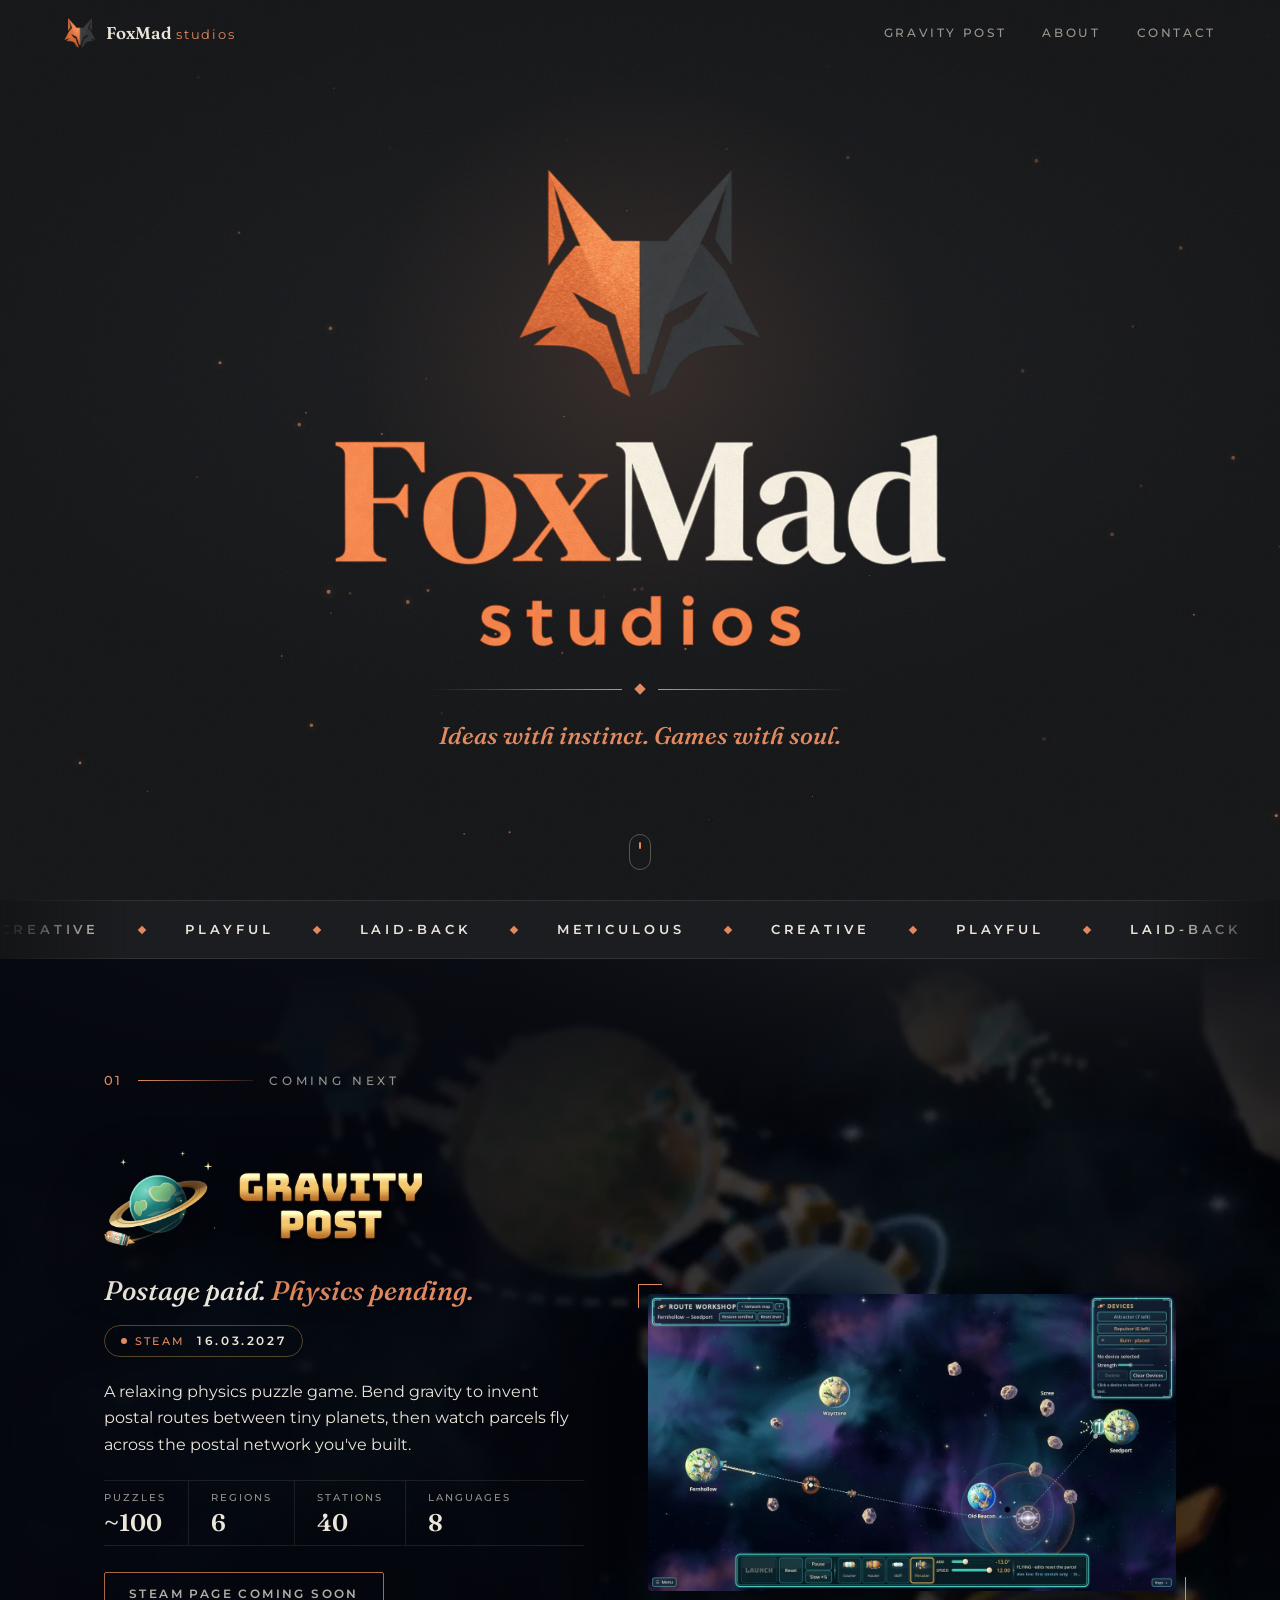
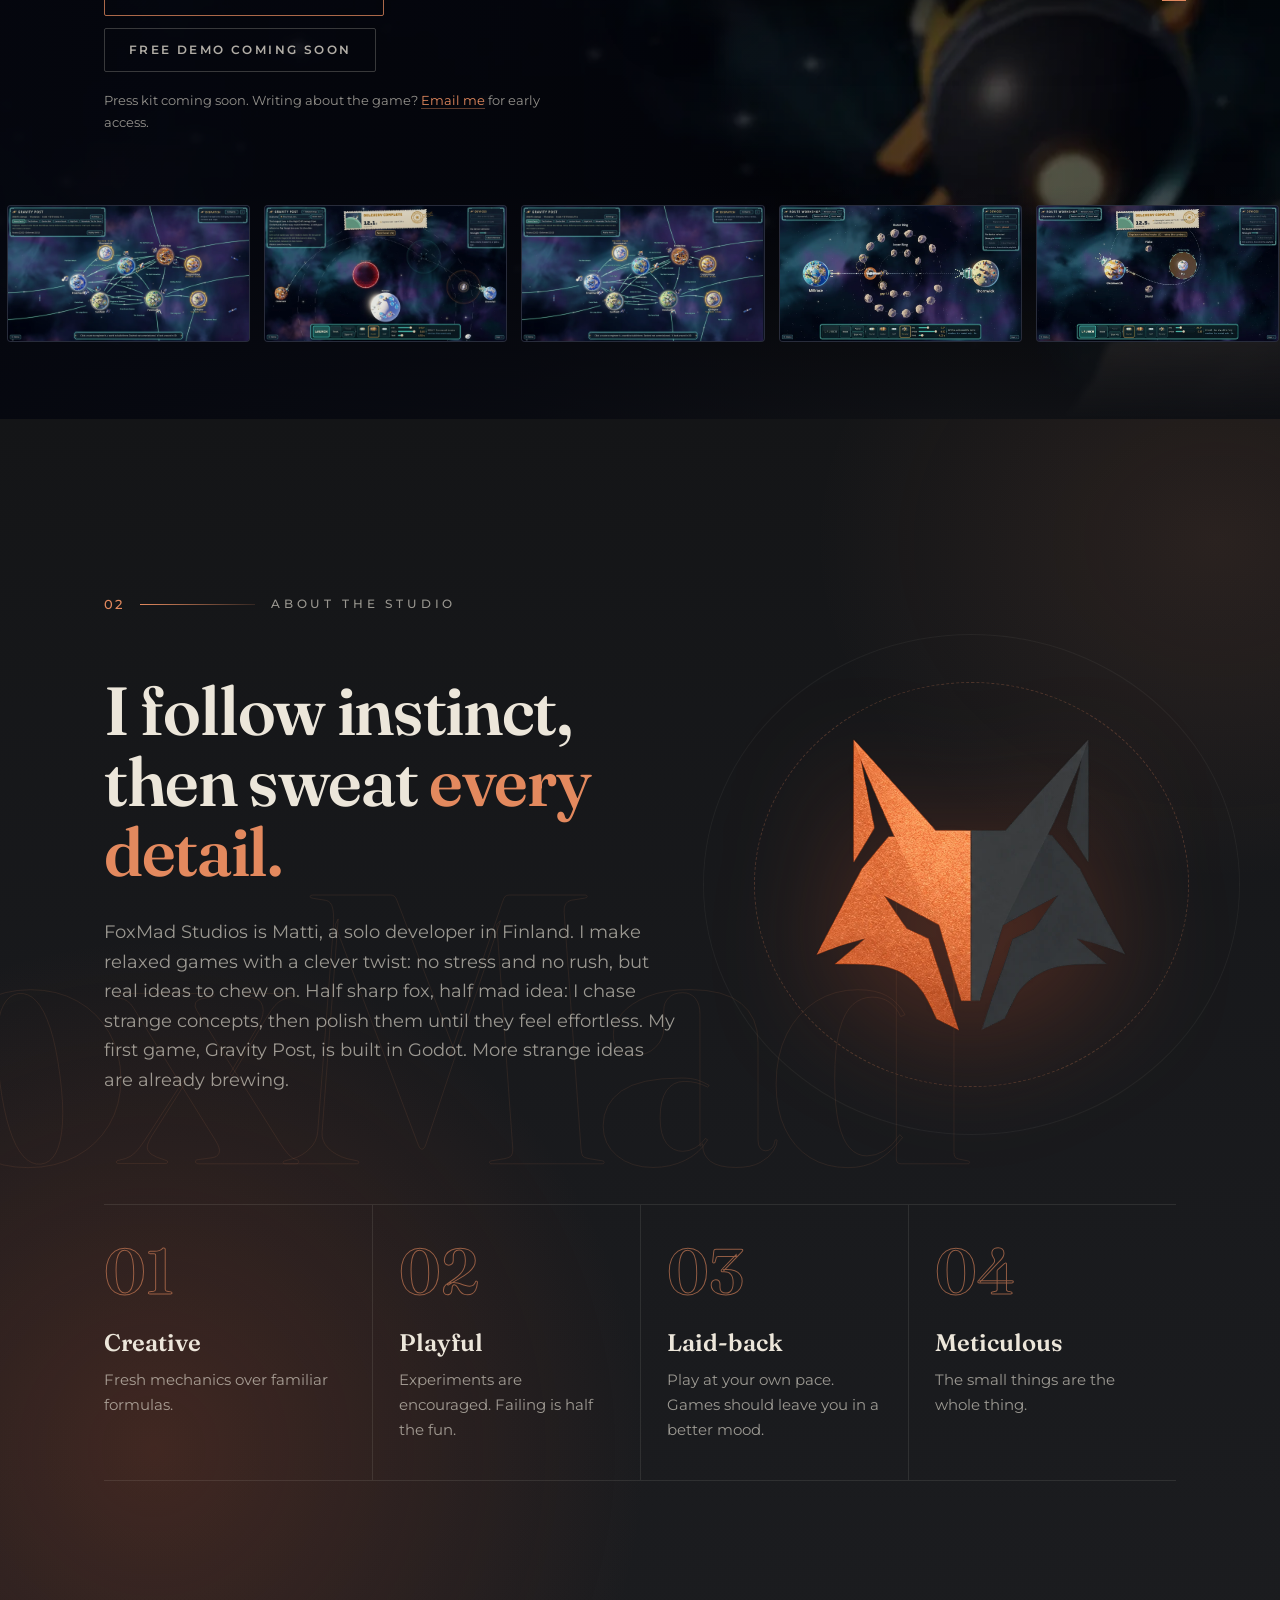
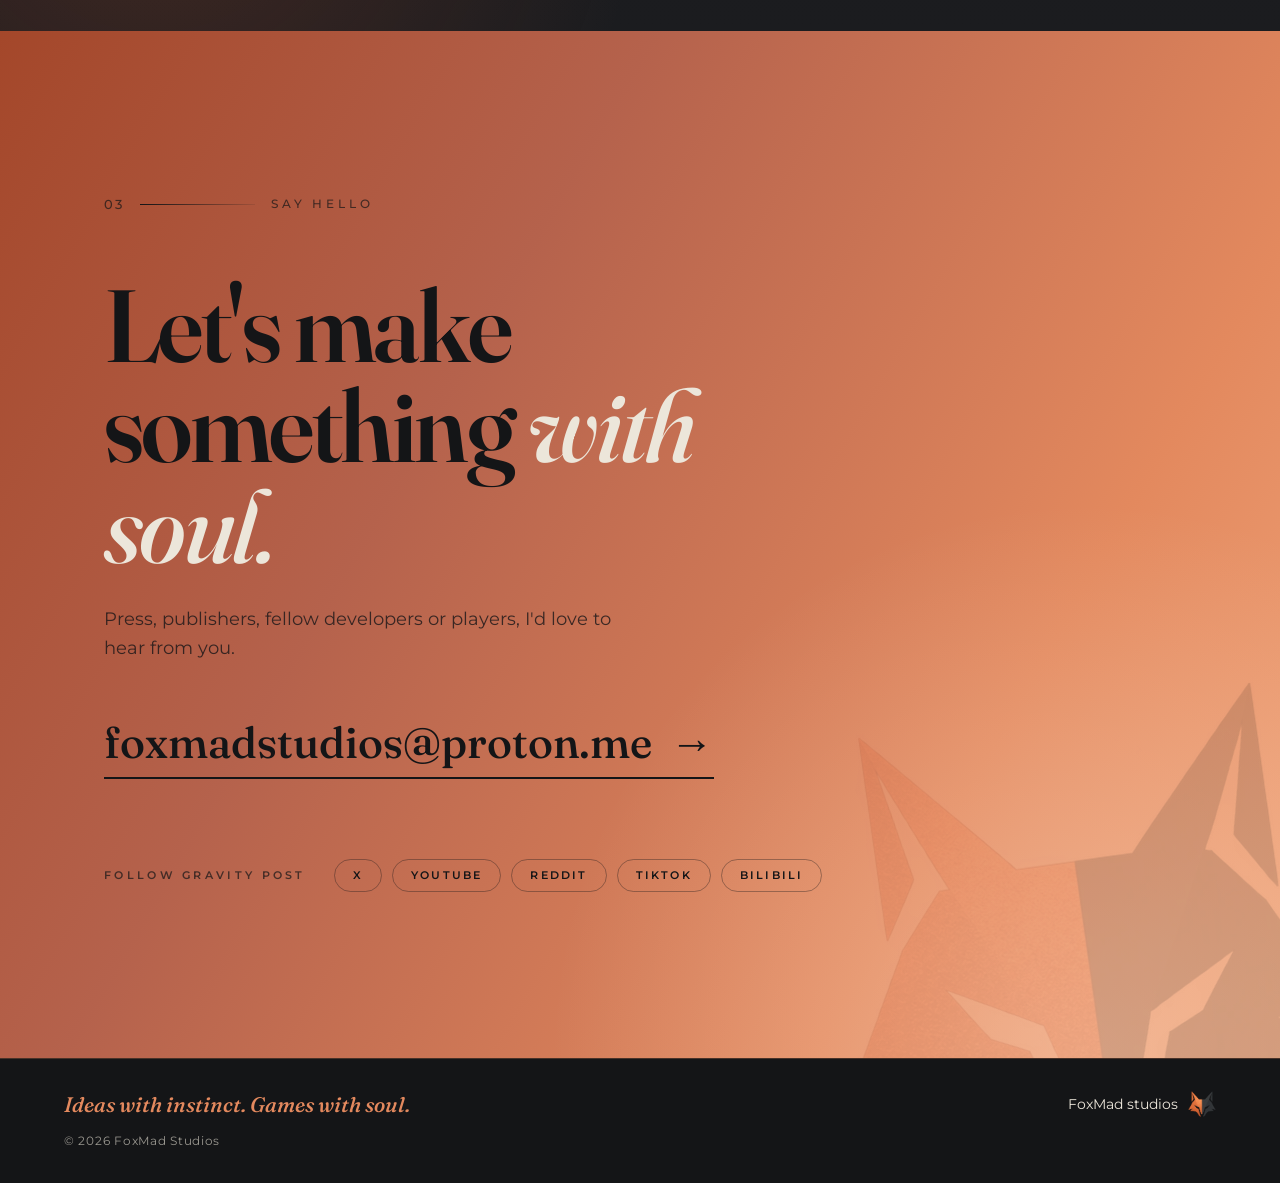
==== commit fde51cc0: "Compact the Gravity Post section Smaller logo and type, one two-column block (text left, clip right)" ====
--- a/index.html
+++ b/index.html
@@ -72,36 +72,21 @@
       <div class="gp__bg" aria-hidden="true">
         <picture>
           <source media="(max-width: 700px)" srcset="assets/gravity-post/space-narrow.webp">
-          <img src="assets/gravity-post/space-wide.webp" alt="" width="2880" height="930">
+          <img src="assets/gravity-post/space-wide.webp" alt="" width="1920" height="1080">
         </picture>
       </div>
-      <svg class="gp__orbits" viewBox="0 0 1200 800" preserveAspectRatio="xMidYMid slice" aria-hidden="true">
-        <ellipse cx="600" cy="400" rx="560" ry="250"/>
-        <ellipse cx="600" cy="400" rx="420" ry="180"/>
-        <path id="gp-orbit" d="M40 400 A560 250 0 1 1 1160 400 A560 250 0 1 1 40 400"/>
-        <g class="gp__parcel"><rect x="-9" y="-6" width="18" height="12" rx="2"/><path d="M-9 -5.5 L0 1 L9 -5.5"/>
-          <animateMotion dur="26s" repeatCount="indefinite" rotate="auto"><mpath href="#gp-orbit"/></animateMotion></g>
-      </svg>
 
       <div class="gp__inner">
         <header class="index reveal">
           <span class="index__n">01</span><span class="index__line"></span><span class="index__t">Coming next</span>
         </header>
 
-        <div class="gp__hero">
-          <h2 class="gp__logo reveal"><img src="assets/gravity-post/logo.webp" alt="Gravity Post" width="1000" height="330"></h2>
-          <p class="gp__slogan reveal" style="--d:120ms">Postage paid. <span class="copper">Physics pending.</span></p>
-          <p class="gp__date reveal" style="--d:200ms"><span class="tag">Steam</span> 16.03.2027</p>
-        </div>
-
         <div class="gp__grid">
-          <div class="gp__media reveal">
-            <video class="gp__clip" src="assets/gravity-post/slingshot-clip.mp4" poster="assets/gravity-post/slingshot.webp" autoplay muted loop playsinline preload="metadata" aria-label="Gameplay: a parcel capsule slingshots around a planet"></video>
-            <span class="gp__corner gp__corner--tl"></span><span class="gp__corner gp__corner--br"></span>
-          </div>
-          <div class="gp__body reveal" style="--d:120ms">
+          <div class="gp__body reveal">
+            <h2 class="gp__logo"><img src="assets/gravity-post/logo.webp" alt="Gravity Post" width="1000" height="330"></h2>
+            <p class="gp__slogan">Postage paid. <span class="copper">Physics pending.</span></p>
+            <p class="gp__date"><span class="tag">Steam</span> 16.03.2027</p>
             <p class="lead">A relaxing physics puzzle game. Bend gravity to invent postal routes between tiny planets, then watch parcels fly across the postal network you've built.</p>
-            <p class="gp__story">The jump lanes between the worlds went dark generations ago. Place attractors, repulsors and gates, slingshot cargo capsules past worlds and black holes, and grow your trade network until it reaches across the dark again.</p>
             <dl class="gp__facts">
               <div><dt>Puzzles</dt><dd data-count="100">~100</dd></div>
               <div><dt>Regions</dt><dd data-count="6">6</dd></div>
@@ -119,6 +104,10 @@
             <!-- Press kit goes public with the Steam page. Then swap for:
                  <p class="gp__press">Writing about the game? <a href="https://foxmadstudios.itch.io/gravity-post-press-kit">Open the press kit</a></p> -->
             <p class="gp__press">Press kit coming soon. Writing about the game? <a href="mailto:foxmadstudios@proton.me">Email me</a> for early access.</p>
+          </div>
+          <div class="gp__media reveal" style="--d:120ms">
+            <video class="gp__clip" src="assets/gravity-post/slingshot-clip.mp4" poster="assets/gravity-post/slingshot.webp" autoplay muted loop playsinline preload="metadata" aria-label="Gameplay: a parcel capsule slingshots around a planet"></video>
+            <span class="gp__corner gp__corner--tl"></span><span class="gp__corner gp__corner--br"></span>
           </div>
         </div>
       </div>
--- a/styles.css
+++ b/styles.css
@@ -207,58 +207,45 @@
 .tag::before { content: ""; width: 6px; height: 6px; border-radius: 50%; background: var(--copper); animation: blink 2s ease-in-out infinite; }
 @keyframes blink { 50% { opacity: .25; } }
 
-/* ===== Gravity Post: full-bleed space scene ===== */
-.gp { position: relative; overflow: hidden; isolation: isolate; background: #05070f; padding: clamp(100px, 13vw, 170px) 0 clamp(70px, 9vw, 120px); }
-.gp__bg { position: absolute; top: 0; left: 0; right: 0; z-index: -2; aspect-ratio: 2880 / 1240; min-height: 620px; will-change: transform; transform: translateY(var(--gp-shift, 0));
-  -webkit-mask-image: linear-gradient(180deg, #000 55%, transparent); mask-image: linear-gradient(180deg, #000 55%, transparent); }
-.gp__bg img { width: 100%; height: 100%; object-fit: cover; object-position: 50% 30%; opacity: .6; filter: saturate(1.1); }
-@media (max-width: 700px) { .gp__bg { aspect-ratio: auto; height: 640px; } }
-.gp::before { /* fade the space scene into the page above and below */
+/* ===== Gravity Post: space scene, compact two-column ===== */
+.gp { position: relative; overflow: hidden; isolation: isolate; background: #05070f; padding: clamp(80px, 9vw, 120px) 0 clamp(56px, 6vw, 80px); }
+.gp__bg { position: absolute; inset: -40px 0; z-index: -2; will-change: transform; transform: translateY(var(--gp-shift, 0)); }
+.gp__bg img { width: 100%; height: 100%; object-fit: cover; object-position: 50% 50%; opacity: .8; }
+.gp::before { /* darken the text side, fade into the sections above and below */
   content: ""; position: absolute; inset: 0; z-index: -1; pointer-events: none;
   background:
-    linear-gradient(180deg, var(--charcoal) 0%, rgba(5,7,15,.25) 14%, rgba(5,7,15,.45) 32%, rgba(5,7,15,.2) 60%, var(--ink) 100%),
-    radial-gradient(ellipse 60% 50% at 70% 35%, rgba(231,180,93,.10), transparent 70%);
-}
-.gp__orbits { position: absolute; inset: 0; width: 100%; height: 100%; z-index: -1; pointer-events: none; }
-.gp__orbits ellipse, .gp__orbits path#gp-orbit { fill: none; stroke: rgba(236,230,218,.09); stroke-dasharray: 2 8; }
-.gp__orbits .gp__parcel rect { fill: #E7B45D; }
-.gp__orbits .gp__parcel path { fill: none; stroke: #05070f; stroke-width: 1.3; }
+    linear-gradient(90deg, rgba(5,7,15,.92) 0%, rgba(5,7,15,.75) 40%, rgba(5,7,15,.25) 75%, rgba(5,7,15,.4) 100%),
+    linear-gradient(180deg, var(--charcoal) 0%, transparent 18%, transparent 78%, var(--ink) 100%);
+}
 .gp__inner { max-width: var(--max); margin: 0 auto; padding: 0 var(--gutter); }
-
-.gp__hero { text-align: center; margin-bottom: clamp(56px, 8vw, 100px); }
-.gp__logo img { display: block; width: min(86%, 720px); height: auto; margin: 0 auto; filter: drop-shadow(0 20px 50px rgba(0,0,0,.6)); }
-.js .gp__logo.reveal { transform: translateY(40px) scale(.94); }
-.js .gp__logo.reveal.in { transform: none; }
-.gp__slogan { margin-top: clamp(18px, 3vw, 30px); font: italic 500 clamp(24px, 3.4vw, 44px)/1.15 var(--f-display); }
-.gp__date { display: inline-flex; align-items: center; gap: 16px; margin-top: 24px; padding: 12px 22px; border: 1px solid rgba(231,180,93,.35); border-radius: 100px; font: 600 14px/1 var(--f-sans); letter-spacing: .24em; background: rgba(5,7,15,.5); backdrop-filter: blur(6px); }
-
-.gp__grid { display: grid; grid-template-columns: 1.2fr 1fr; gap: clamp(32px, 5vw, 72px); align-items: center; }
+.gp__grid { display: grid; grid-template-columns: 1fr 1.1fr; gap: clamp(32px, 5vw, 72px); align-items: center; }
+.gp__logo img { display: block; width: min(100%, 320px); height: auto; filter: drop-shadow(0 12px 30px rgba(0,0,0,.6)); }
+.gp__slogan { margin-top: 18px; font: italic 500 clamp(20px, 2.1vw, 28px)/1.2 var(--f-display); }
+.gp__date { display: inline-flex; align-items: center; gap: 12px; margin: 18px 0 22px; padding: 9px 16px; border: 1px solid rgba(231,180,93,.35); border-radius: 100px; font: 600 12px/1 var(--f-sans); letter-spacing: .22em; }
+.gp__body .lead { color: var(--cream); font-size: 16px; }
 .gp__media { position: relative; }
-.gp__clip { display: block; width: 100%; aspect-ratio: 16 / 9; object-fit: cover; border-radius: 4px; box-shadow: 0 50px 90px -40px rgba(0,0,0,.95); }
-.gp__corner { position: absolute; width: 28px; height: 28px; border: 0 solid var(--copper); }
-.gp__corner--tl { top: -12px; left: -12px; border-top-width: 1px; border-left-width: 1px; }
-.gp__corner--br { bottom: -12px; right: -12px; border-bottom-width: 1px; border-right-width: 1px; }
-.gp__body { padding: clamp(22px, 3vw, 34px); background: rgba(8,10,20,.62); border: 1px solid rgba(236,230,218,.08); border-radius: 6px; backdrop-filter: blur(10px); -webkit-backdrop-filter: blur(10px); }
-.gp__body .lead { color: var(--cream); }
-.gp__story { color: var(--muted); font-size: 15px; margin-top: 16px; max-width: 56ch; }
-.gp__facts { display: grid; grid-template-columns: repeat(4, 1fr); margin: 30px 0 32px; border-block: 1px solid var(--line); }
-.gp__facts div { padding: 16px 0 14px; }
-.gp__facts div + div { padding-left: 16px; border-left: 1px solid var(--line); }
-.gp__facts dt { font: 500 10px/1 var(--f-sans); letter-spacing: .22em; text-transform: uppercase; color: var(--muted); }
-.gp__facts dd { margin: 10px 0 0; font: 600 clamp(26px, 3vw, 36px)/1 var(--f-display); color: var(--cream); }
-.gp__btns { display: flex; flex-wrap: wrap; gap: 14px; }
-.gp__press { margin-top: 22px; font-size: 14px; color: var(--muted); }
+.gp__clip { display: block; width: 100%; aspect-ratio: 16 / 9; object-fit: cover; border-radius: 4px; box-shadow: 0 40px 80px -40px rgba(0,0,0,.95); }
+.gp__corner { position: absolute; width: 24px; height: 24px; border: 0 solid var(--copper); }
+.gp__corner--tl { top: -10px; left: -10px; border-top-width: 1px; border-left-width: 1px; }
+.gp__corner--br { bottom: -10px; right: -10px; border-bottom-width: 1px; border-right-width: 1px; }
+.gp__facts { display: grid; grid-template-columns: repeat(4, auto); justify-content: start; margin: 22px 0 26px; border-block: 1px solid var(--line); }
+.gp__facts div { padding: 12px 22px 10px 0; }
+.gp__facts div + div { padding-left: 22px; border-left: 1px solid var(--line); }
+.gp__facts dt { font: 500 10px/1 var(--f-sans); letter-spacing: .2em; text-transform: uppercase; color: var(--muted); }
+.gp__facts dd { margin: 8px 0 0; font: 600 24px/1 var(--f-display); color: var(--cream); }
+.gp__btns { display: flex; flex-wrap: wrap; gap: 12px; }
+.gp__btns .btn { padding: 15px 24px; font-size: 12px; letter-spacing: .2em; }
+.gp__press { margin-top: 18px; font-size: 13px; color: var(--muted); }
 .gp__press a { color: var(--copper); border-bottom: 1px solid rgba(227,137,94,.4); }
 .gp__press a:hover { color: var(--copper-hi); }
 
 /* Filmstrip of screenshots */
 .strip {
-  display: flex; width: max-content; margin-top: clamp(70px, 10vw, 130px);
-  transform: rotate(-2deg); transform-origin: center;
-}
-.strip__track { list-style: none; display: flex; gap: 18px; padding: 0 9px; margin: 0; animation: strip 60s linear infinite; }
+  display: flex; width: max-content; margin-top: clamp(48px, 6vw, 72px);
+}
+.strip__track { list-style: none; display: flex; gap: 14px; padding: 0 7px; margin: 0; animation: strip 60s linear infinite; }
 .strip:hover .strip__track { animation-play-state: paused; }
-.strip li { flex: none; width: clamp(240px, 26vw, 400px); aspect-ratio: 16 / 9; border-radius: 4px; overflow: hidden; border: 1px solid rgba(236,230,218,.12); background: #0d1224; }
+.strip li { flex: none; width: clamp(200px, 19vw, 280px); aspect-ratio: 16 / 9; border-radius: 4px; overflow: hidden; border: 1px solid rgba(236,230,218,.12); background: #0d1224; }
 .strip img, .strip video { display: block; width: 100%; height: 100%; object-fit: cover; transition: transform .8s var(--ease-out), filter .5s; filter: saturate(.9) brightness(.9); }
 .strip li:hover img, .strip li:hover video { transform: scale(1.06); filter: none; }
 @keyframes strip { to { transform: translateX(-100%); } }
@@ -369,6 +356,7 @@
 /* ===== Responsive ===== */
 @media (max-width: 960px) {
   .gp__grid, .about__grid { grid-template-columns: 1fr; }
+  .gp::before { background: linear-gradient(180deg, var(--charcoal) 0%, rgba(5,7,15,.75) 15%, rgba(5,7,15,.85) 80%, var(--ink) 100%); }
   .about__fox { width: 200px; justify-self: start; }
   .values { grid-template-columns: 1fr 1fr; }
   .values li:nth-child(3) { padding-left: 0; border-left: 0; }
@@ -379,9 +367,10 @@
   .nav__brand span { display: none; }
   .nav__links a { letter-spacing: .14em; font-size: 11px; }
   .btn { padding: 16px 24px; letter-spacing: .18em; }
-  .gp__facts { grid-template-columns: 1fr 1fr; }
-  .gp__facts div:nth-child(3) { padding-left: 0; border-left: 0; border-top: 1px solid var(--line); }
-  .gp__facts div:nth-child(4) { border-top: 1px solid var(--line); }
+  .gp__facts div { padding-right: 14px; }
+  .gp__facts div + div { padding-left: 14px; }
+  .gp__facts dd { font-size: 20px; }
+  .gp__facts dt { letter-spacing: .12em; font-size: 9px; }
   .values { grid-template-columns: 1fr; }
   .values li, .values li + li { padding: 28px 0; border-left: 0; }
   .about__fox { display: none; }
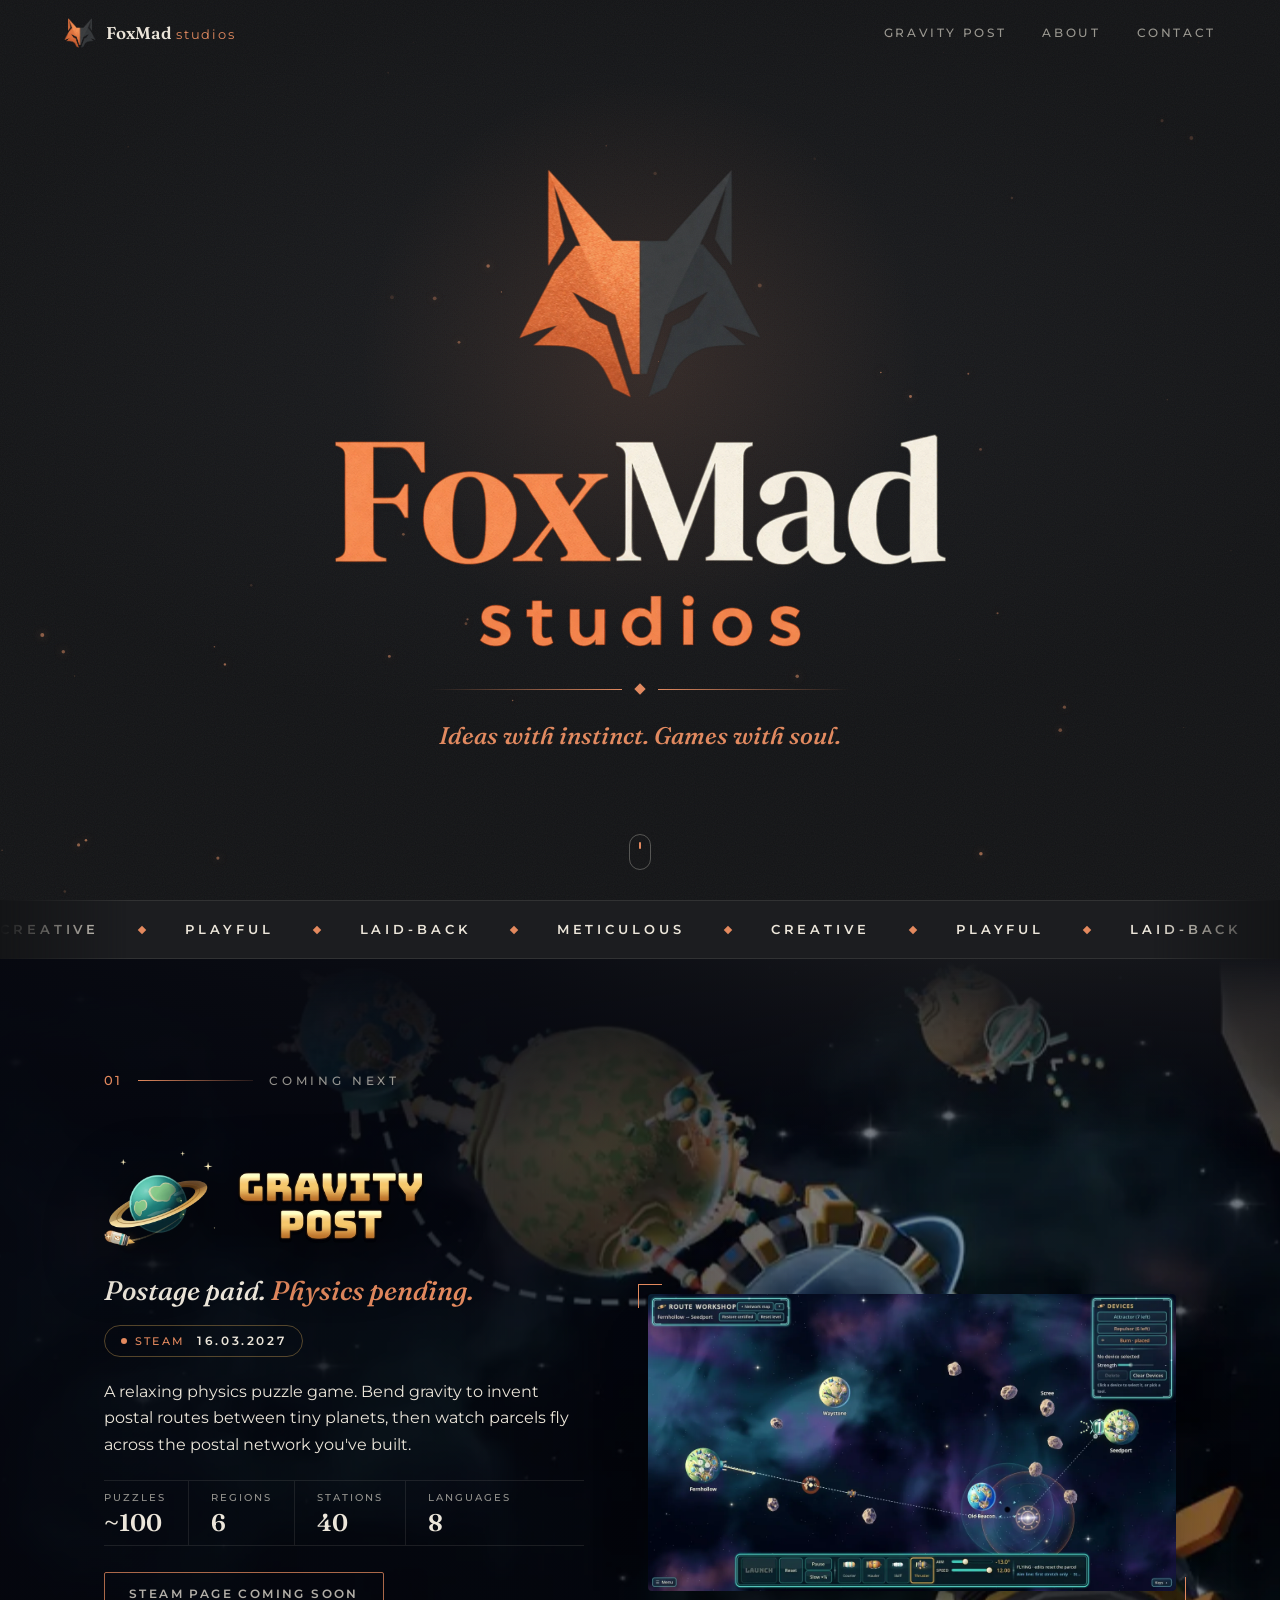
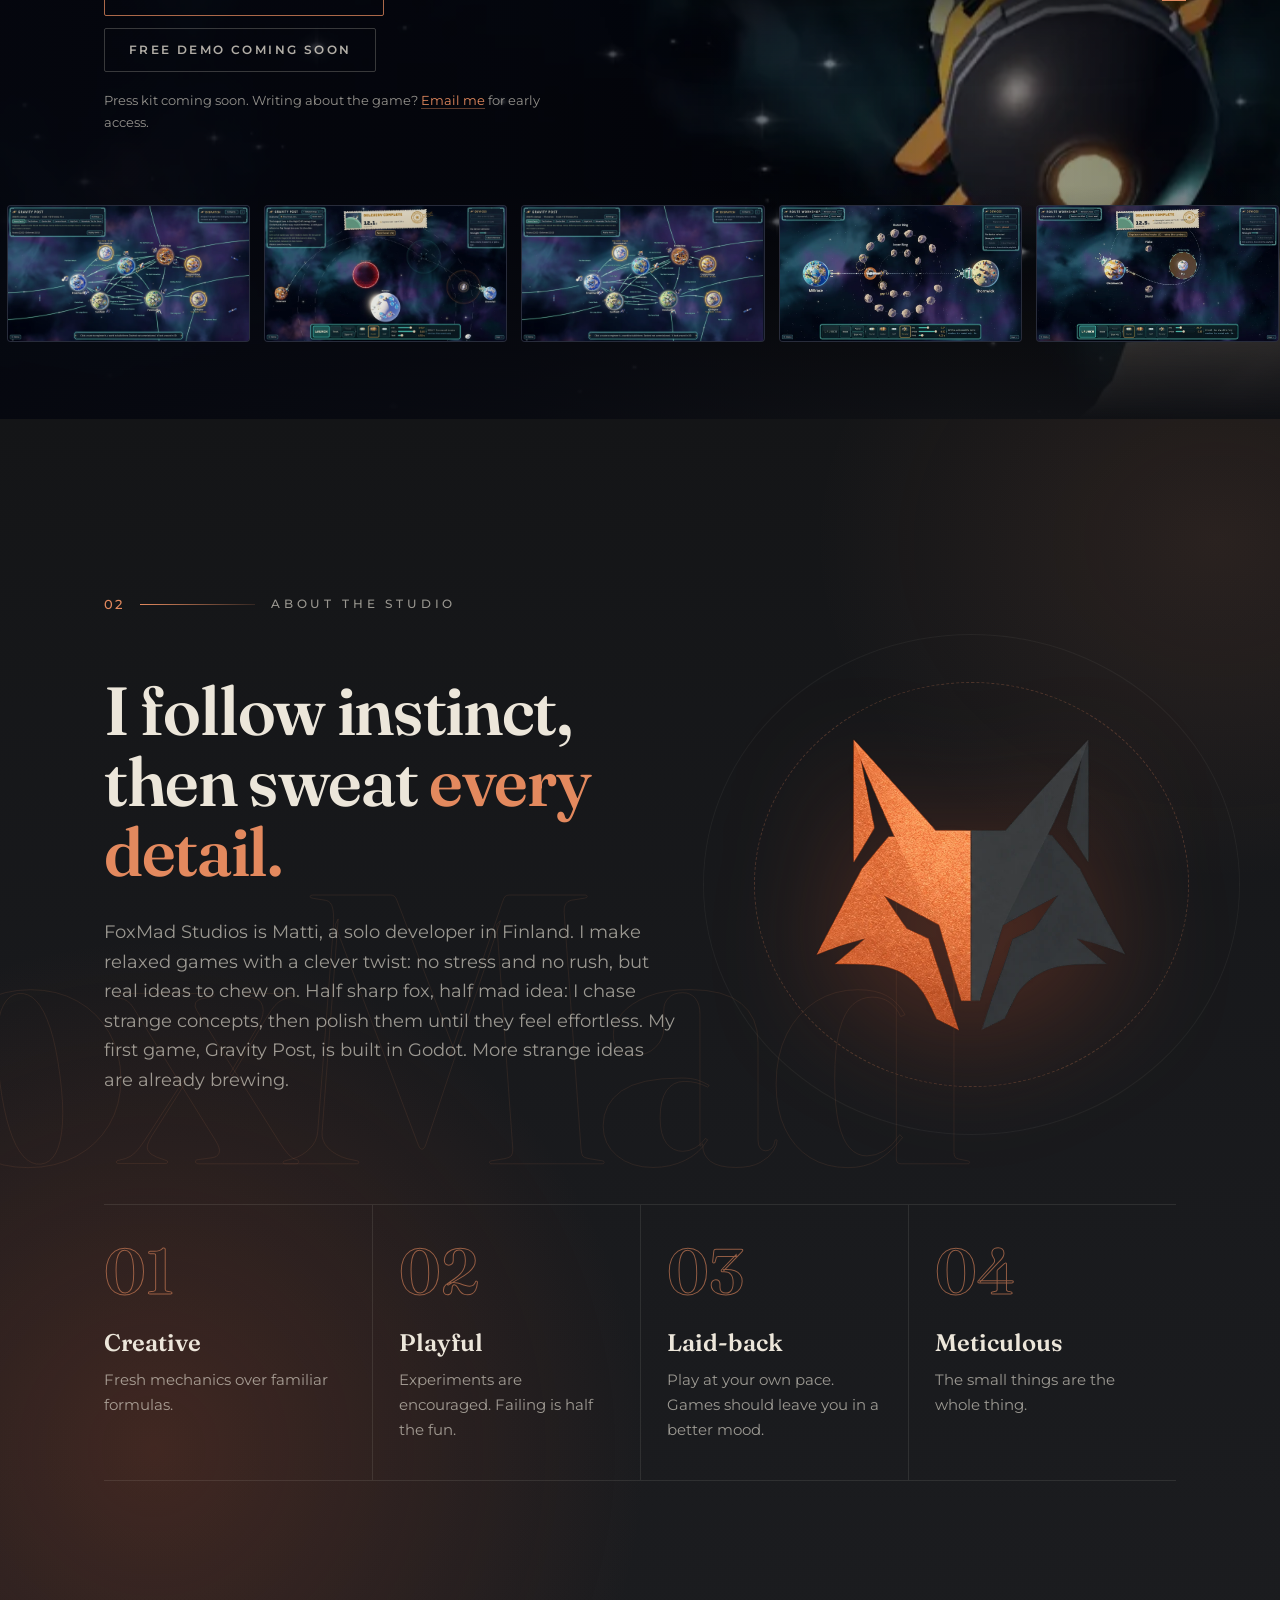
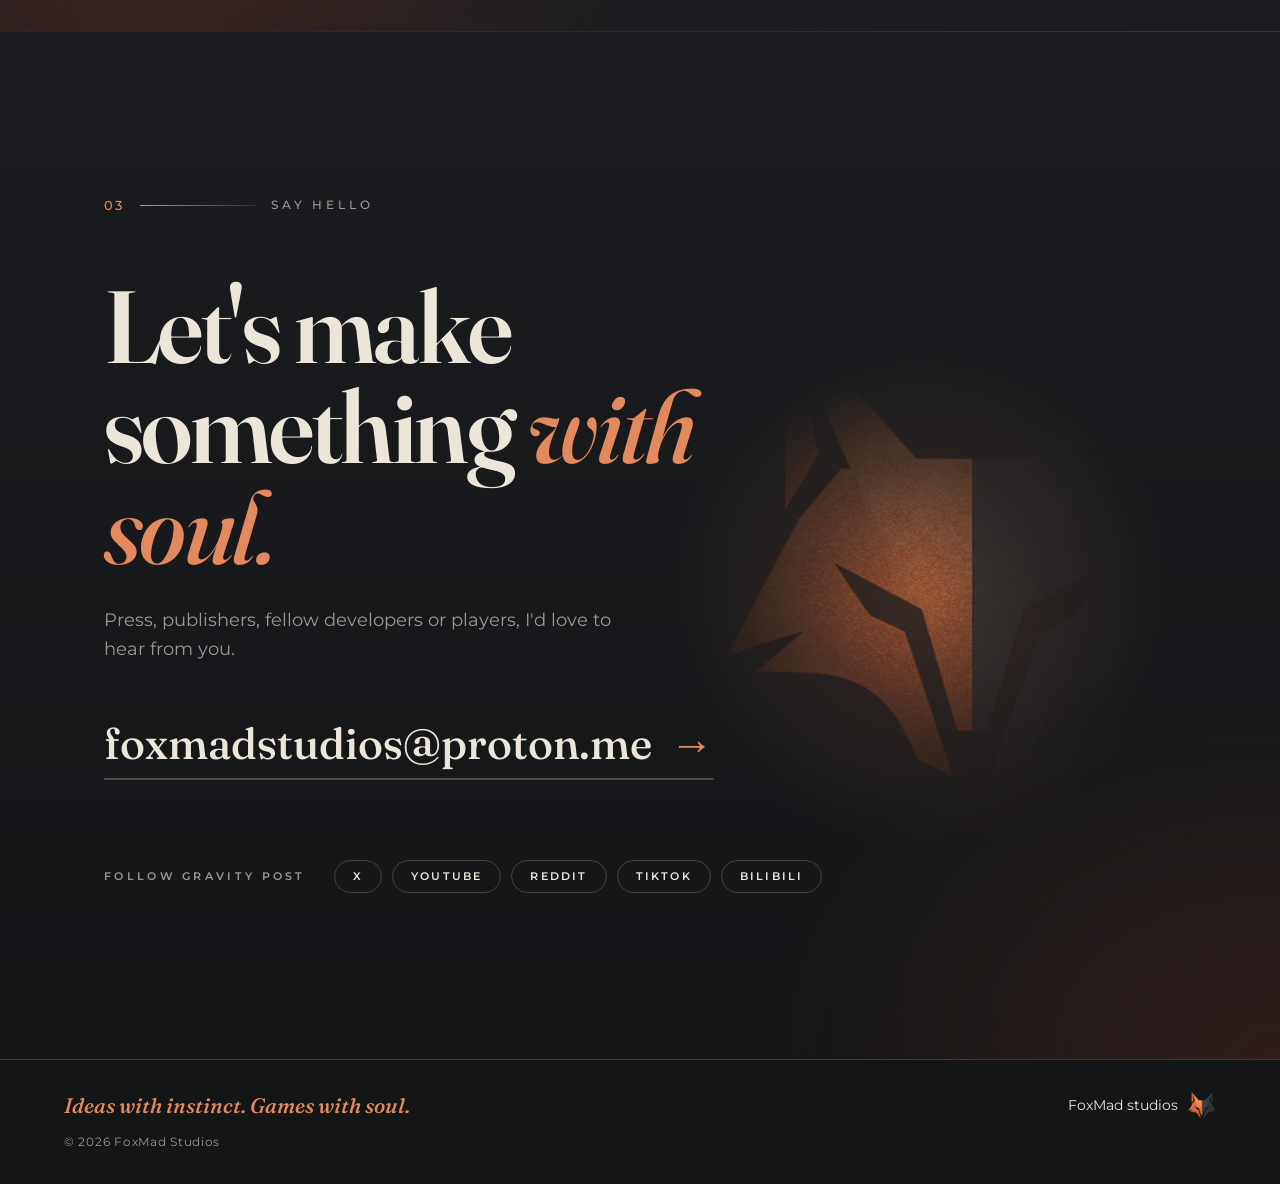
==== commit 3b7c2694: "Dark contact section with a cursor-lit hidden fox Replaces the copper band: dark background like the" ====
--- a/index.html
+++ b/index.html
@@ -161,7 +161,7 @@
     <!-- CONTACT -->
     <section class="contact" id="contact">
       <div class="contact__inner">
-        <header class="index index--light reveal">
+        <header class="index reveal">
           <span class="index__n">03</span><span class="index__line"></span><span class="index__t">Say hello</span>
         </header>
         <h2 class="contact__title reveal">Let's make something <em>with soul.</em></h2>
@@ -178,7 +178,8 @@
           </ul>
         </div>
       </div>
-      <span class="contact__fox logo logo--fox" aria-hidden="true"></span>
+      <div class="contact__spot" aria-hidden="true"></div>
+      <div class="contact__reveal" aria-hidden="true"><span class="logo logo--fox"></span></div>
     </section>
   </main>
 
--- a/styles.css
+++ b/styles.css
@@ -286,36 +286,59 @@
 .values h3 { font: 600 24px/1.2 var(--f-display); margin-bottom: 10px; }
 .values p { color: var(--muted); font-size: 15px; }
 
-/* ===== Contact: copper band ===== */
-.contact { position: relative; overflow: hidden; isolation: isolate; color: var(--ink);
+/* ===== Contact: dark room, a cursor glow reveals a hidden fox ===== */
+.contact { position: relative; overflow: hidden; isolation: isolate; color: var(--cream);
+  --cx: 72%; --cy: 55%;
   background:
-    radial-gradient(ellipse 70% 90% at 85% 100%, rgba(255,233,214,.35), transparent 60%),
-    linear-gradient(120deg, var(--rust) 0%, var(--terracotta) 35%, var(--copper) 75%, var(--copper-hi) 100%);
+    radial-gradient(ellipse 60% 50% at 100% 100%, rgba(164,71,42,.18), transparent 70%),
+    linear-gradient(180deg, #1B1C1F, var(--ink));
+  border-top: 1px solid var(--line);
   padding: clamp(100px, 13vw, 170px) 0;
 }
+.contact__spot { /* soft copper light that follows the pointer */
+  position: absolute; inset: 0; z-index: -2; pointer-events: none;
+  background: radial-gradient(circle 360px at var(--cx) var(--cy), rgba(227,137,94,.16), transparent 70%);
+  transition: background-position .2s;
+}
+.contact__reveal { /* big fox, only visible inside the light */
+  position: absolute; z-index: -1; inset: 0; pointer-events: none;
+  -webkit-mask-image: radial-gradient(circle 300px at var(--cx) var(--cy), #000 0%, rgba(0,0,0,.35) 45%, transparent 75%);
+  mask-image: radial-gradient(circle 300px at var(--cx) var(--cy), #000 0%, rgba(0,0,0,.35) 45%, transparent 75%);
+}
+.contact__reveal .logo { position: absolute; right: 4%; top: 50%; width: clamp(300px, 40vw, 600px); transform: translateY(-50%); opacity: .55; }
+.contact.is-idle { animation: wander 14s ease-in-out infinite; } /* touch screens: the light drifts on its own */
+@property --cx { syntax: "<percentage>"; inherits: true; initial-value: 72%; }
+@property --cy { syntax: "<percentage>"; inherits: true; initial-value: 55%; }
+@keyframes wander { 0%, 100% { --cx: 64%; --cy: 40%; } 33% { --cx: 84%; --cy: 62%; } 66% { --cx: 70%; --cy: 78%; } }
+
 .contact__inner { max-width: var(--max); margin: 0 auto; padding: 0 var(--gutter); }
 .contact__title { font: 600 clamp(44px, 8vw, 112px)/.98 var(--f-display); letter-spacing: -.025em; max-width: 12ch; }
-.contact__title em { font-style: italic; font-weight: 500; color: var(--cream); }
-.contact__lead { margin-top: 28px; max-width: 46ch; font-size: clamp(16px, 1.4vw, 19px); color: rgba(20,21,23,.78); }
+.contact__title em { font-style: italic; font-weight: 500; color: var(--copper); }
+.contact__lead { margin-top: 28px; max-width: 46ch; font-size: clamp(16px, 1.4vw, 19px); color: var(--muted); }
 .contact__mail {
-  display: inline-flex; align-items: center; gap: 18px; margin-top: clamp(36px, 5vw, 56px);
-  font: 500 clamp(22px, 3.4vw, 44px)/1.1 var(--f-display); color: var(--ink);
-  padding-bottom: 10px; border-bottom: 2px solid var(--ink); word-break: break-all;
-}
-.contact__mail i { font-style: normal; transition: transform .5s var(--ease-out); }
+  position: relative; display: inline-flex; align-items: center; gap: 18px; margin-top: clamp(36px, 5vw, 56px);
+  font: 500 clamp(22px, 3.4vw, 44px)/1.1 var(--f-display); color: var(--cream);
+  padding-bottom: 12px; word-break: break-all;
+}
+.contact__mail::after { /* thin line that fills with copper on hover */
+  content: ""; position: absolute; left: 0; right: 0; bottom: 0; height: 2px;
+  background: linear-gradient(90deg, var(--copper) 0 50%, rgba(236,230,218,.25) 50% 100%); background-size: 200% 100%; background-position: 100% 0;
+  transition: background-position .7s var(--ease-out);
+}
+.contact__mail:hover::after { background-position: 0 0; }
+.contact__mail i { font-style: normal; color: var(--copper); transition: transform .5s var(--ease-out); }
 .contact__mail:hover i { transform: translateX(10px); }
-.contact__mail:hover span { color: var(--cream); }
 .contact__mail span { transition: color .3s; }
+.contact__mail:hover span { color: var(--copper-hi); }
 .contact__follow { display: flex; flex-wrap: wrap; align-items: center; gap: 18px 28px; margin-top: clamp(50px, 7vw, 80px); }
-.contact__label { font: 600 11px/1 var(--f-sans); letter-spacing: .3em; text-transform: uppercase; color: rgba(20,21,23,.7); }
+.contact__label { font: 600 11px/1 var(--f-sans); letter-spacing: .3em; text-transform: uppercase; color: var(--muted); }
 .socials { list-style: none; display: flex; flex-wrap: wrap; gap: 10px; padding: 0; margin: 0; }
 .socials a {
-  display: inline-block; padding: 10px 18px; border: 1px solid rgba(20,21,23,.35); border-radius: 100px;
-  font: 600 11px/1 var(--f-sans); letter-spacing: .2em; text-transform: uppercase; color: var(--ink);
+  display: inline-block; padding: 10px 18px; border: 1px solid rgba(236,230,218,.2); border-radius: 100px;
+  font: 600 11px/1 var(--f-sans); letter-spacing: .2em; text-transform: uppercase; color: var(--cream);
   transition: background .3s, color .3s, border-color .3s;
 }
-.socials a:hover { background: var(--ink); color: var(--copper-hi); border-color: var(--ink); }
-.contact__fox { position: absolute; z-index: -1; right: -6%; bottom: -14%; width: clamp(280px, 42vw, 620px); opacity: .16; mix-blend-mode: multiply; transform: rotate(-8deg); }
+.socials a:hover { background: var(--copper); color: var(--ink); border-color: var(--copper); }
 
 /* ===== Buttons ===== */
 .btn {
@@ -374,6 +397,7 @@
   .values { grid-template-columns: 1fr; }
   .values li, .values li + li { padding: 28px 0; border-left: 0; }
   .about__fox { display: none; }
+  .contact__reveal .logo { right: -20%; width: 320px; top: 70%; }
 }
 
 /* ===== Reduced motion ===== */
@@ -383,6 +407,7 @@
   .marquee__track { animation: none; }
   .js .reveal { opacity: 1; transform: none; }
   .strip__track { animation: none; }
+  .contact.is-idle { animation: none; }
   .strip { overflow-x: auto; width: auto; transform: none; }
   .strip__track[aria-hidden] { display: none; }
 }
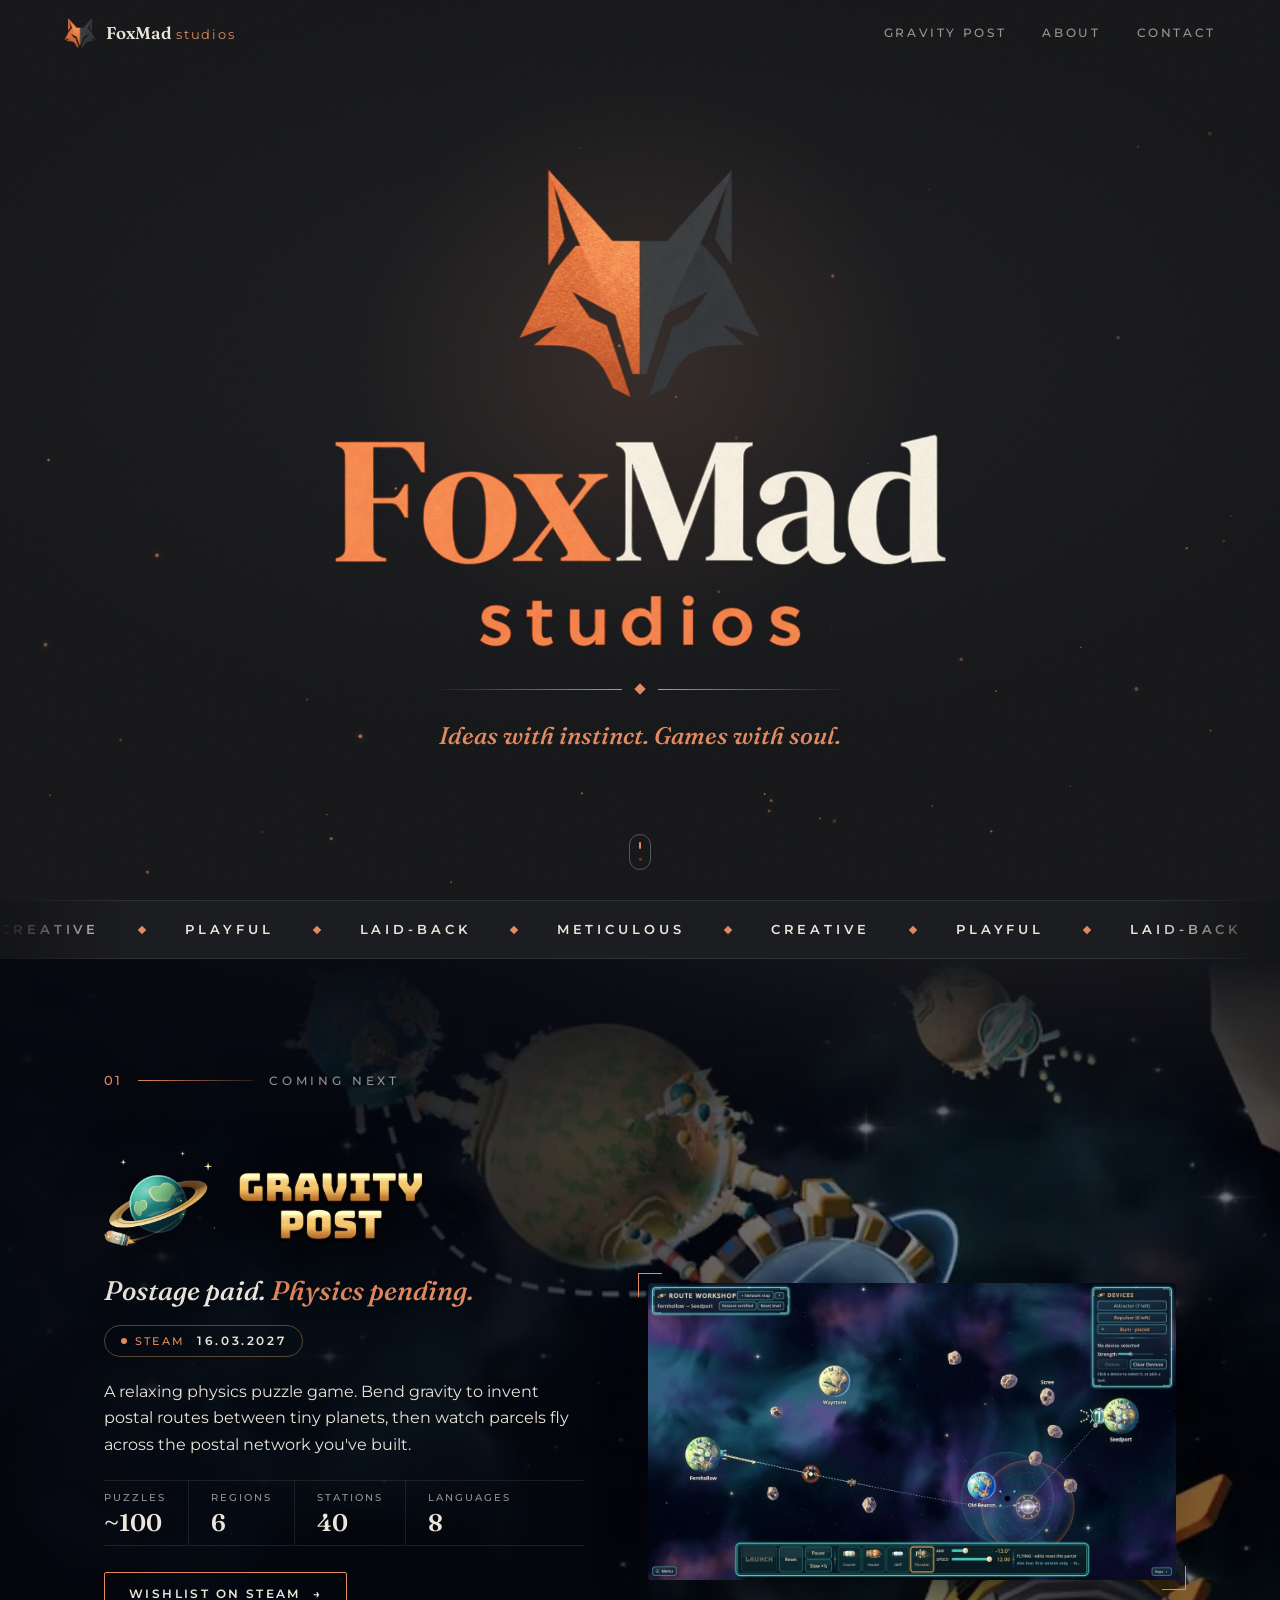
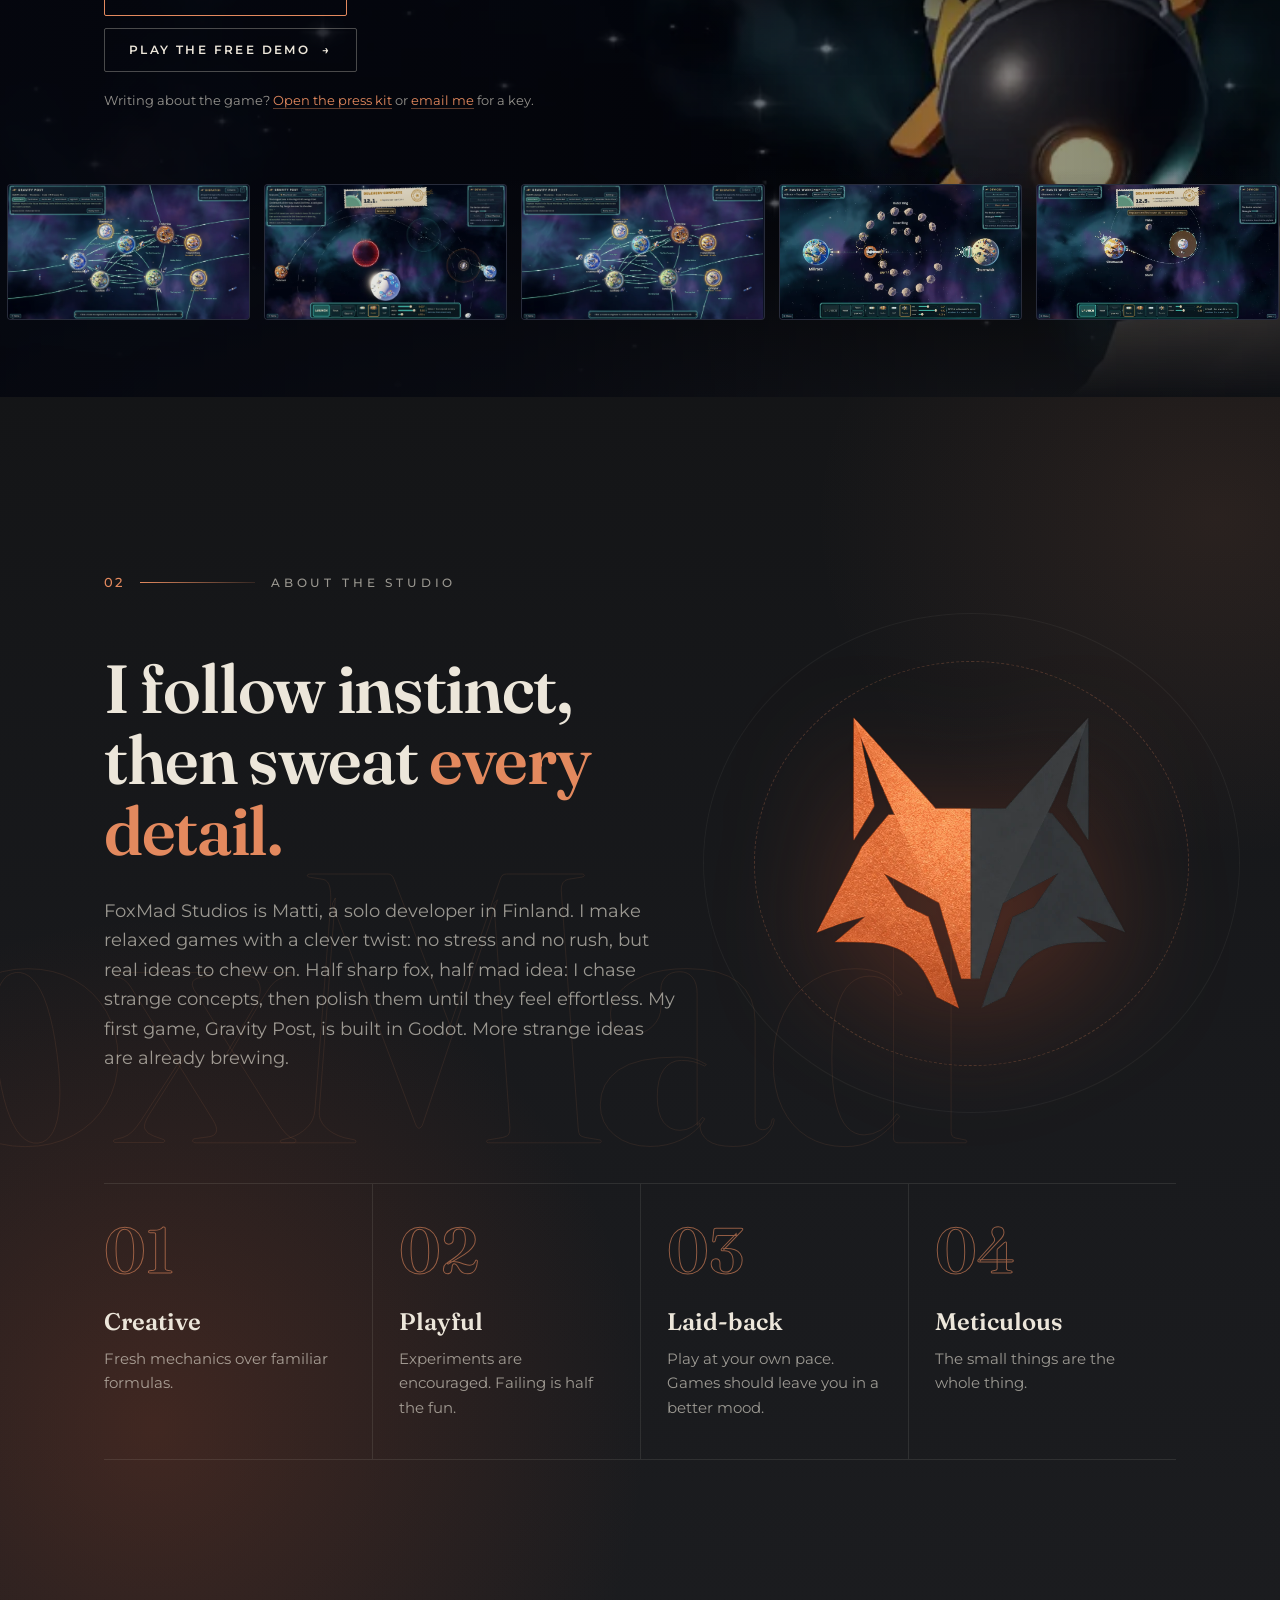
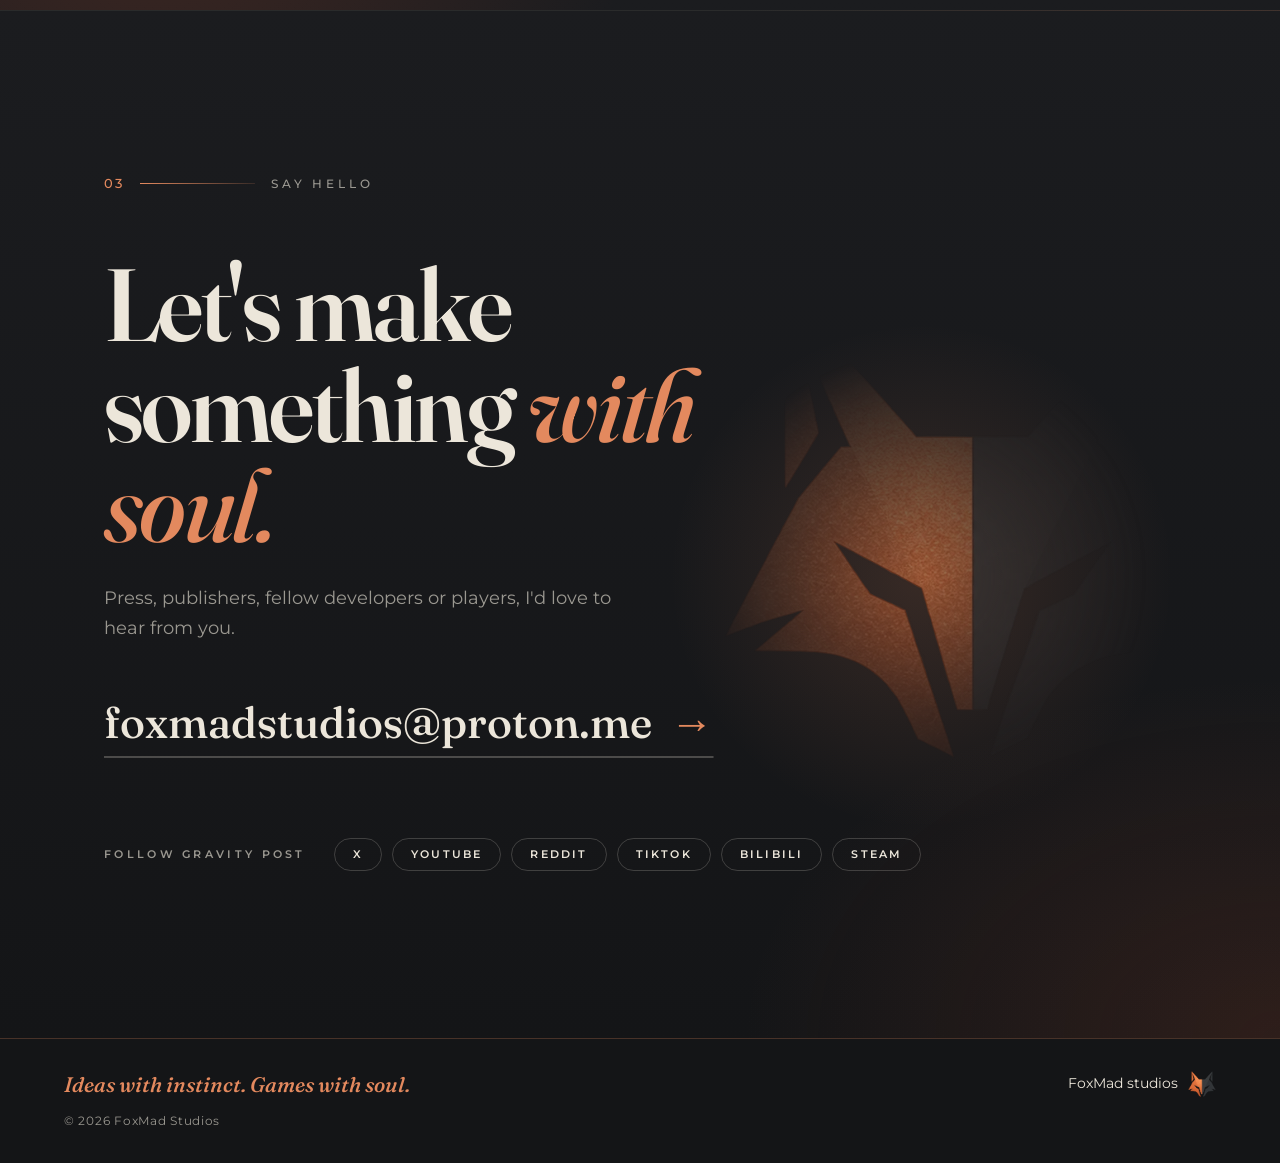
==== commit 890838f8: "Switch Steam, demo and press kit buttons to real links Co-Authored-By: Claude Opus 5.5 <noreply@anth" ====
--- a/index.html
+++ b/index.html
@@ -94,16 +94,10 @@
               <div><dt>Languages</dt><dd data-count="8">8</dd></div>
             </dl>
             <div class="gp__btns">
-              <!-- Steam store page is waiting for Valve's review. When it is public, swap this span for:
-                   <a class="btn" href="https://store.steampowered.com/app/5598990/">Wishlist on Steam</a> -->
-              <span class="btn btn--soon" aria-disabled="true">Steam page coming soon</span>
-              <!-- itch.io demo goes public after the Steam page. Then swap for:
-                   <a class="btn btn--ghost" href="https://foxmadstudios.itch.io/gravity-post">Play the demo on itch.io</a> -->
-              <span class="btn btn--ghost btn--soon" aria-disabled="true">Free demo coming soon</span>
+              <a class="btn" href="https://store.steampowered.com/app/5598990/" rel="noopener">Wishlist on Steam</a>
+              <a class="btn btn--ghost" href="https://foxmadstudios.itch.io/gravity-post" rel="noopener">Play the free demo</a>
             </div>
-            <!-- Press kit goes public with the Steam page. Then swap for:
-                 <p class="gp__press">Writing about the game? <a href="https://foxmadstudios.itch.io/gravity-post-press-kit">Open the press kit</a></p> -->
-            <p class="gp__press">Press kit coming soon. Writing about the game? <a href="mailto:foxmadstudios@proton.me">Email me</a> for early access.</p>
+            <p class="gp__press">Writing about the game? <a href="https://foxmadstudios.itch.io/gravity-post-press-kit" rel="noopener">Open the press kit</a> or <a href="mailto:foxmadstudios@proton.me">email me</a> for a key.</p>
           </div>
           <div class="gp__media reveal" style="--d:120ms">
             <video class="gp__clip" src="assets/gravity-post/slingshot-clip.mp4" poster="assets/gravity-post/slingshot.webp" autoplay muted loop playsinline preload="metadata" aria-label="Gameplay: a parcel capsule slingshots around a planet"></video>
@@ -175,6 +169,7 @@
             <li><a href="https://www.reddit.com/user/GravityPostGame/" rel="noopener">Reddit</a></li>
             <li><a href="https://www.tiktok.com/@gravitypostgame" rel="noopener">TikTok</a></li>
             <li><a href="https://space.bilibili.com/3747584128584624" rel="noopener" lang="zh-CN">Bilibili</a></li>
+            <li><a href="https://store.steampowered.com/app/5598990/" rel="noopener">Steam</a></li>
           </ul>
         </div>
       </div>
